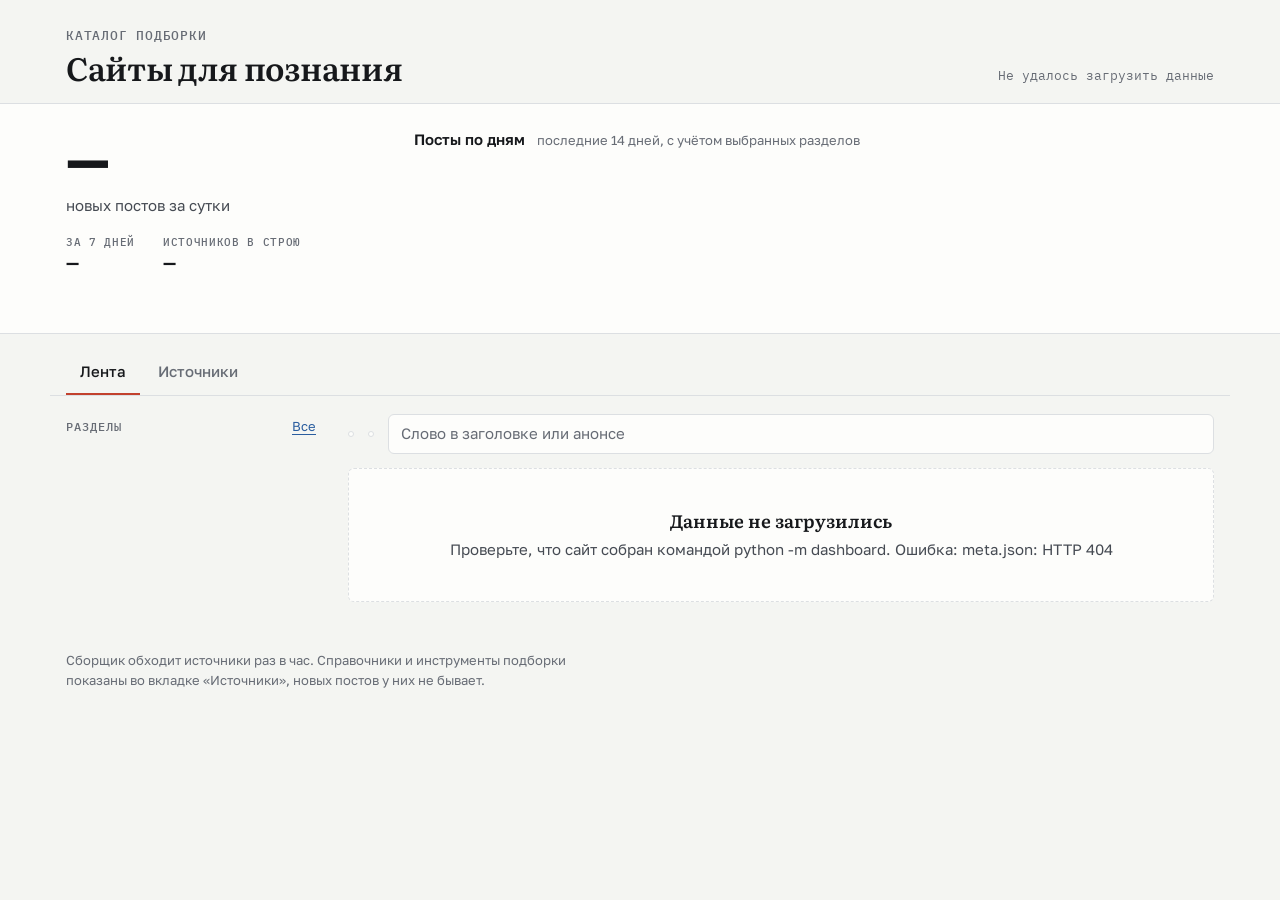
==== dashboard/static/index.html @ 229afd12 "Initial commit" ====
<!doctype html>
<html lang="ru">
<head>
<meta charset="utf-8">
<meta name="viewport" content="width=device-width, initial-scale=1, viewport-fit=cover">
<title>Сайты для познания</title>
<meta name="description" content="Свежие статьи со 112 сайтов личной подборки, по разделам">
<link rel="preconnect" href="https://fonts.googleapis.com">
<link rel="preconnect" href="https://fonts.gstatic.com" crossorigin>
<link rel="stylesheet" href="https://fonts.googleapis.com/css2?family=Golos+Text:wght@400;500;600&family=IBM+Plex+Mono:wght@400;500&family=Literata:ital,opsz,wght@0,7..72,400;0,7..72,600;1,7..72,400&display=swap">
<link rel="stylesheet" href="app.css">
<link rel="icon" href="data:image/svg+xml,%3Csvg xmlns='http://www.w3.org/2000/svg' viewBox='0 0 32 32'%3E%3Crect x='3' y='6' width='26' height='20' rx='2' fill='%23fdfdfb' stroke='%2316181b' stroke-width='2'/%3E%3Cpath d='M3 11h26' stroke='%23c2412d' stroke-width='2'/%3E%3Cpath d='M8 16h16M8 20h12' stroke='%232a5d9f' stroke-width='1.5'/%3E%3C/svg%3E">
</head>
<body>
<header class="masthead">
  <div class="wrap masthead-row">
    <div class="brand">
      <p class="eyebrow" id="eyebrow">Каталог подборки</p>
      <h1>Сайты для познания</h1>
    </div>
    <p class="updated" id="updated">Загружаю данные…</p>
  </div>
</header>

<section class="summary" aria-label="Сводка">
  <div class="wrap summary-row">
    <div class="hero">
      <p class="hero-value" id="hero-value">—</p>
      <p class="hero-label" id="hero-label">новых постов за сутки</p>
      <dl class="stats">
        <div><dt>За 7 дней</dt><dd id="stat-week">—</dd></div>
        <div><dt>Источников в строю</dt><dd id="stat-sources">—</dd></div>
      </dl>
    </div>
    <figure class="chart">
      <figcaption>
        <span class="chart-title">Посты по дням</span>
        <span class="chart-sub" id="chart-sub">последние 14 дней, с учётом выбранных разделов</span>
      </figcaption>
      <div class="chart-box" id="chart"></div>
      <div class="tooltip" id="tooltip" role="status" hidden></div>
    </figure>
  </div>
</section>

<nav class="tabs wrap" role="tablist" aria-label="Режим">
  <button role="tab" id="tab-feed-btn" aria-controls="tab-feed" aria-selected="true" data-tab="feed">Лента</button>
  <button role="tab" id="tab-sources-btn" aria-controls="tab-sources" aria-selected="false" data-tab="sources">Источники <span class="tab-badge" id="err-badge" hidden></span></button>
</nav>

<div class="wrap layout">
  <aside class="drawers" aria-label="Разделы">
    <div class="drawers-head">
      <h2>Разделы</h2>
      <button type="button" class="link-btn" id="sections-all">Все</button>
    </div>
    <div class="drawer-list" id="drawer-list"></div>
  </aside>

  <main>
    <section id="tab-feed" role="tabpanel" aria-labelledby="tab-feed-btn">
      <div class="filters">
        <div class="seg" role="radiogroup" aria-label="Период" id="period"></div>
        <div class="seg" role="radiogroup" aria-label="Язык" id="lang"></div>
        <label class="search">
          <span class="visually-hidden">Фильтр по тексту</span>
          <input id="q" type="search" placeholder="Слово в заголовке или анонсе" autocomplete="off">
        </label>
      </div>
      <p class="selection" id="selection"></p>
      <div id="feed" class="feed" aria-live="polite"></div>
      <button type="button" class="more" id="more" hidden>Показать ещё</button>
    </section>

    <section id="tab-sources" role="tabpanel" aria-labelledby="tab-sources-btn" hidden>
      <div class="status-bar" id="status-bar"></div>
      <div id="sources-list"></div>
    </section>
  </main>
</div>

<footer class="wrap foot">
  <p>Сборщик обходит источники раз в час. Справочники и инструменты подборки показаны во вкладке «Источники», новых постов у них не бывает.</p>
</footer>
<script src="app.js"></script>
</body>
</html>
---- dashboard/static/app.css ----
/* Каталожный ящик читального зала: слева рейка разделов с индексами УДК,
   справа лента «карточек» на разлинованной бумаге; красная линия карточки — единственный яркий акцент. */
:root {
  --paper: #f4f5f2;
  --card: #fdfdfb;
  --ink: #16181b;
  --ink-2: #464b53;
  --muted: #676c75;
  --rule: #dcdfe2;
  --ruling: #d4dfeb;
  --red: #c2412d;
  --red-wash: rgba(194, 65, 45, 0.08);
  --blue: #2a5d9f;
  --blue-wash: rgba(42, 93, 159, 0.09);
  --good: #0ca30c;
  --warn: #fab219;
  --crit: #d03b3b;
  --shadow: 0 1px 0 rgba(22, 24, 27, 0.04), 0 8px 24px -16px rgba(22, 24, 27, 0.25);

  --font-display: "Literata", "Iowan Old Style", Georgia, serif;
  --font-ui: "Golos Text", system-ui, -apple-system, "Segoe UI", sans-serif;
  --font-mono: "IBM Plex Mono", ui-monospace, Menlo, Consolas, monospace;

  --step--1: 0.8125rem;
  --step-0: 0.9375rem;
  --step-1: 1.125rem;
  --step-2: 1.375rem;
  --step-3: 2rem;
  --hero: clamp(2.75rem, 6vw, 3.75rem);
  --radius: 6px;
}
@media (prefers-color-scheme: dark) {
  :root:not([data-theme="light"]) {
    --paper: #111316;
    --card: #181b1f;
    --ink: #e8eaed;
    --ink-2: #b6bbc3;
    --muted: #8d939c;
    --rule: #2a2e35;
    --ruling: #1f2c3a;
    --red: #e3644f;
    --red-wash: rgba(227, 100, 79, 0.12);
    --blue: #7fa8e4;
    --blue-wash: rgba(127, 168, 228, 0.13);
    --shadow: 0 1px 0 rgba(0, 0, 0, 0.3), 0 10px 28px -18px rgba(0, 0, 0, 0.8);
    color-scheme: dark;
  }
}
:root[data-theme="dark"] {
  --paper: #111316;
  --card: #181b1f;
  --ink: #e8eaed;
  --ink-2: #b6bbc3;
  --muted: #8d939c;
  --rule: #2a2e35;
  --ruling: #1f2c3a;
  --red: #e3644f;
  --red-wash: rgba(227, 100, 79, 0.12);
  --blue: #7fa8e4;
  --blue-wash: rgba(127, 168, 228, 0.13);
  --shadow: 0 1px 0 rgba(0, 0, 0, 0.3), 0 10px 28px -18px rgba(0, 0, 0, 0.8);
  color-scheme: dark;
}

*, *::before, *::after { box-sizing: border-box; }
html { -webkit-text-size-adjust: 100%; }
body {
  margin: 0;
  background: var(--paper);
  color: var(--ink);
  font: 400 var(--step-0)/1.55 var(--font-ui);
  padding-top: env(safe-area-inset-top, 0px);
  padding-bottom: env(safe-area-inset-bottom, 0px);
}
[hidden] { display: none !important; }
a { color: inherit; }
button, input { font: inherit; color: inherit; }
:focus-visible { outline: 2px solid var(--blue); outline-offset: 2px; border-radius: 3px; }
.visually-hidden {
  position: absolute; width: 1px; height: 1px; overflow: hidden;
  clip: rect(0 0 0 0); white-space: nowrap;
}

.wrap {
  width: 100%;
  max-width: 1180px;
  margin-inline: auto;
  padding-left: max(16px, env(safe-area-inset-left, 0px));
  padding-right: max(16px, env(safe-area-inset-right, 0px));
}

/* ---------- шапка ---------- */
.masthead { border-bottom: 1px solid var(--rule); }
.masthead-row {
  display: flex; flex-wrap: wrap; align-items: flex-end; justify-content: space-between;
  gap: 8px 24px; padding-block: 28px 18px;
}
.eyebrow {
  margin: 0 0 6px; font: 500 var(--step--1)/1.2 var(--font-mono);
  letter-spacing: 0.06em; text-transform: uppercase; color: var(--muted);
}
h1 {
  margin: 0; font: 600 var(--step-3)/1.1 var(--font-display);
  letter-spacing: -0.01em; text-wrap: balance;
}
.updated { margin: 0; color: var(--muted); font: 400 var(--step--1)/1.4 var(--font-mono); }

/* ---------- сводка ---------- */
.summary { border-bottom: 1px solid var(--rule); background: var(--card); }
.summary-row {
  display: grid; grid-template-columns: minmax(0, 300px) minmax(0, 1fr);
  gap: 24px 48px; padding-block: 24px;
}
.hero { min-width: 0; }
.hero-value { margin: 0; font: 600 var(--hero)/1 var(--font-ui); letter-spacing: -0.02em; }
.hero-label { margin: 6px 0 18px; color: var(--ink-2); }
.stats { display: flex; flex-wrap: wrap; gap: 12px 28px; margin: 0; }
.stats div { min-width: 0; }
.stats dt {
  font: 500 0.6875rem/1.3 var(--font-mono); text-transform: uppercase;
  letter-spacing: 0.06em; color: var(--muted);
}
.stats dd { margin: 2px 0 0; font: 600 var(--step-1)/1.3 var(--font-ui); }

.chart { margin: 0; min-width: 0; position: relative; }
.chart figcaption { display: flex; flex-wrap: wrap; align-items: baseline; gap: 4px 12px; margin-bottom: 8px; }
.chart-title { font-weight: 600; }
.chart-sub { color: var(--muted); font-size: var(--step--1); }
.chart-box { width: 100%; height: 150px; }
.chart svg { display: block; width: 100%; height: 100%; overflow: visible; }
.chart .grid { stroke: var(--rule); stroke-width: 1; }
.chart .baseline { stroke: var(--ink-2); stroke-opacity: 0.35; stroke-width: 1; }
.chart .tick { fill: var(--muted); font: 400 10.5px var(--font-mono); }
.chart .val { fill: var(--ink); font: 500 11px var(--font-mono); }
.chart .bar { fill: var(--blue); }
.chart .bar.today { fill: var(--red); }
.chart .hit { fill: transparent; cursor: default; }
.chart .hit:hover + .bar, .chart .hit:focus + .bar { opacity: 0.75; }
.chart .hit:focus { outline: none; }
.chart .hit:focus-visible { stroke: var(--blue); stroke-width: 1.5; }
.tooltip {
  position: absolute; pointer-events: none; z-index: 5;
  background: var(--ink); color: var(--paper);
  padding: 6px 10px; border-radius: 4px; box-shadow: var(--shadow);
  font: 400 var(--step--1)/1.35 var(--font-ui); white-space: nowrap;
  transform: translate(-50%, calc(-100% - 8px));
}
.tooltip strong { font-weight: 600; margin-right: 6px; }

/* ---------- вкладки ---------- */
.tabs { display: flex; gap: 4px; padding-block: 18px 0; }
.tabs button {
  appearance: none; border: 0; background: none; cursor: pointer;
  padding: 8px 14px 10px; font-weight: 500; color: var(--muted);
  border-bottom: 2px solid transparent;
}
.tabs button[aria-selected="true"] { color: var(--ink); border-bottom-color: var(--red); }
.tabs button:hover { color: var(--ink); }
.tab-badge {
  display: inline-block; min-width: 1.4em; margin-left: 4px; padding: 0 5px;
  border-radius: 99px; background: var(--red-wash); color: var(--red);
  font: 500 0.75rem/1.5 var(--font-mono); text-align: center;
}

/* ---------- раскладка ---------- */
.layout {
  display: grid; grid-template-columns: 250px minmax(0, 1fr);
  gap: 32px; padding-block: 18px 48px; border-top: 1px solid var(--rule);
}
main { min-width: 0; }

/* рейка разделов = ящики каталога */
.drawers { min-width: 0; position: sticky; top: calc(env(safe-area-inset-top, 0px) + 12px); align-self: start; }
.drawers-head { display: flex; align-items: baseline; justify-content: space-between; margin-bottom: 8px; }
.drawers h2 {
  margin: 0; font: 500 0.75rem/1.2 var(--font-mono);
  text-transform: uppercase; letter-spacing: 0.08em; color: var(--muted);
}
.link-btn {
  appearance: none; border: 0; background: none; padding: 2px 0; cursor: pointer;
  color: var(--blue); font-size: var(--step--1); text-decoration: underline;
  text-underline-offset: 3px; text-decoration-thickness: 1px;
}
.drawer-list { display: flex; flex-direction: column; gap: 2px; }
.drawer {
  display: grid; grid-template-columns: 3.4em minmax(0, 1fr) auto; align-items: baseline;
  gap: 8px; padding: 7px 10px; border-radius: var(--radius); cursor: pointer;
  border: 1px solid transparent; user-select: none; position: relative;
}
.drawer input { position: absolute; opacity: 0; pointer-events: none; }
.drawer .udc { font: 500 var(--step--1)/1.2 var(--font-mono); color: var(--muted); }
.drawer .name { font-size: var(--step-0); line-height: 1.3; }
.drawer .count { font: 400 var(--step--1)/1 var(--font-mono); color: var(--muted); font-variant-numeric: tabular-nums; }
.drawer:hover { background: var(--blue-wash); }
.drawer.on { background: var(--card); border-color: var(--rule); box-shadow: var(--shadow); }
.drawer.on .udc { color: var(--red); }
.drawer.on .name { font-weight: 600; }
.drawer:has(input:focus-visible) { outline: 2px solid var(--blue); outline-offset: 1px; }
.drawer.empty .name, .drawer.empty .count { color: var(--muted); }

/* ---------- фильтры ---------- */
.filters { display: flex; flex-wrap: wrap; align-items: center; gap: 10px 14px; margin-bottom: 10px; }
.seg { display: inline-flex; border: 1px solid var(--rule); border-radius: var(--radius); background: var(--card); padding: 2px; }
.seg button {
  appearance: none; border: 0; background: none; cursor: pointer; padding: 5px 11px;
  border-radius: 4px; font-size: var(--step--1); color: var(--ink-2); white-space: nowrap;
}
.seg button[aria-checked="true"] { background: var(--ink); color: var(--paper); }
.seg button:not([aria-checked="true"]):hover { background: var(--blue-wash); }
.search { flex: 1 1 220px; min-width: 0; }
.search input {
  width: 100%; padding: 7px 12px; border-radius: var(--radius);
  border: 1px solid var(--rule); background: var(--card);
}
.search input::placeholder { color: var(--muted); }
.selection { margin: 0 0 14px; color: var(--muted); font-size: var(--step--1); }
.selection b { color: var(--ink-2); font-weight: 500; }

/* ---------- лента ---------- */
.feed { display: flex; flex-direction: column; gap: 22px; }
.day {
  background: var(--card); border: 1px solid var(--rule); border-radius: var(--radius);
  box-shadow: var(--shadow); overflow: hidden;
}
.day-head {
  display: flex; align-items: baseline; justify-content: space-between; gap: 12px;
  padding: 14px 20px 10px; border-bottom: 2px solid var(--red);
}
.day-head h2 { margin: 0; font: 600 var(--step-1)/1.2 var(--font-display); }
.day-head span { font: 400 var(--step--1)/1 var(--font-mono); color: var(--muted); }
.entry {
  position: relative; padding: 13px 20px 14px; border-top: 1px solid var(--ruling);
}
.entry:first-of-type { border-top: 0; }
.entry-meta { font: 400 var(--step--1)/1.45 var(--font-mono); color: var(--muted); }
.entry-meta > * { margin-right: 10px; }
.entry-meta > :last-child { margin-right: 0; }
.entry-meta .src { font-family: var(--font-ui); font-weight: 500; color: var(--ink-2); }
.entry-meta .udc { color: var(--muted); }
.entry-meta .new {
  color: var(--red); font-weight: 500; text-transform: uppercase; letter-spacing: 0.06em; font-size: 0.6875rem;
}
.entry h3 { margin: 4px 0 0; font: 400 var(--step-1)/1.35 var(--font-display); text-wrap: pretty; }
.entry h3 a { text-decoration: none; }
.entry h3 a:hover { text-decoration: underline; text-decoration-thickness: 1px; text-underline-offset: 3px; }
.entry h3 a:visited { color: var(--muted); }
.entry p { margin: 5px 0 0; color: var(--ink-2); max-width: 68ch; font-size: var(--step-0);
  display: -webkit-box; -webkit-line-clamp: 2; -webkit-box-orient: vertical; overflow: hidden; }
.entry.is-new::before {
  content: ""; position: absolute; left: 0; top: 14px; bottom: 14px; width: 3px;
  background: var(--red); border-radius: 0 2px 2px 0;
}
.approx { cursor: help; border-bottom: 1px dotted var(--muted); }

.more {
  display: block; margin: 22px auto 0; padding: 9px 22px; cursor: pointer;
  border: 1px solid var(--rule); background: var(--card); border-radius: var(--radius);
}
.more:hover { border-color: var(--blue); color: var(--blue); }
.empty-state {
  padding: 40px 24px; text-align: center; color: var(--ink-2);
  border: 1px dashed var(--rule); border-radius: var(--radius); background: var(--card);
}
.empty-state strong { display: block; color: var(--ink); font: 600 var(--step-1)/1.3 var(--font-display); margin-bottom: 6px; }

/* ---------- источники ---------- */
.status-bar { display: flex; flex-wrap: wrap; gap: 8px; margin-bottom: 18px; }
.chip {
  display: inline-flex; align-items: center; gap: 7px; padding: 5px 12px; cursor: pointer;
  border: 1px solid var(--rule); border-radius: 99px; background: var(--card); font-size: var(--step--1);
}
.chip[aria-pressed="true"] { border-color: var(--ink); box-shadow: inset 0 0 0 1px var(--ink); }
.chip b { font: 500 var(--step--1)/1 var(--font-mono); font-variant-numeric: tabular-nums; }
.sdot { width: 8px; height: 8px; border-radius: 50%; flex: none; display: inline-block; }
.sdot.ok { background: var(--good); }
.sdot.stale { background: var(--warn); }
.sdot.error, .sdot.robots { background: var(--crit); }
.sdot.reference { background: transparent; border: 1.5px solid var(--muted); }
.sdot.pending { background: var(--muted); }

.src-section { margin-bottom: 26px; }
.src-section h2 {
  display: flex; align-items: baseline; gap: 10px; margin: 0 0 8px;
  font: 600 var(--step-1)/1.2 var(--font-display);
}
.src-section h2 .udc { font: 500 var(--step--1)/1 var(--font-mono); color: var(--red); }
.table-wrap { overflow-x: auto; border: 1px solid var(--rule); border-radius: var(--radius); background: var(--card); }
table { width: 100%; border-collapse: collapse; font-size: var(--step--1); }
th {
  text-align: left; font: 500 0.6875rem/1.2 var(--font-mono); text-transform: uppercase;
  letter-spacing: 0.06em; color: var(--muted); padding: 9px 12px; border-bottom: 1px solid var(--rule);
  white-space: nowrap;
}
td { padding: 9px 12px; border-top: 1px solid var(--ruling); vertical-align: top; }
tr:first-child td { border-top: 0; }
td.num { font-family: var(--font-mono); font-variant-numeric: tabular-nums; text-align: right; white-space: nowrap; }
td.when { white-space: nowrap; color: var(--ink-2); }
td .name { font-weight: 500; text-decoration: none; }
td .name:hover { text-decoration: underline; }
td .method { color: var(--muted); white-space: nowrap; }
.status { display: inline-flex; align-items: center; gap: 6px; white-space: nowrap; }
.status-msg { display: block; margin-top: 3px; color: var(--muted); max-width: 46ch; }
.mute { display: inline-flex; align-items: center; gap: 6px; cursor: pointer; white-space: nowrap; color: var(--ink-2); }
.mute input { accent-color: var(--blue); width: 15px; height: 15px; }
tr.is-muted td:not(:last-child) { opacity: 0.5; }

.foot { padding-block: 0 36px; color: var(--muted); font-size: var(--step--1); }
.foot p { margin: 0; max-width: 70ch; }

/* ---------- узкие экраны ---------- */
@media (max-width: 860px) {
  .summary-row { grid-template-columns: minmax(0, 1fr); gap: 20px; }
  .layout { grid-template-columns: minmax(0, 1fr); gap: 16px; }
  .drawers { position: static; }
  .drawer-list {
    flex-direction: row; overflow-x: auto; gap: 6px; padding-bottom: 6px;
    scrollbar-width: thin; -webkit-overflow-scrolling: touch;
  }
  .drawer {
    grid-template-columns: auto auto auto; flex: none; padding: 6px 12px;
    border: 1px solid var(--rule); border-radius: 99px; background: var(--card);
  }
  .drawer .udc { font-size: 0.6875rem; }
  .drawer .name { white-space: nowrap; }
  .drawer.on { border-color: var(--ink); box-shadow: inset 0 0 0 1px var(--ink); }
  .day-head, .entry { padding-left: 16px; padding-right: 16px; }
}
@media (max-width: 480px) {
  .masthead-row { padding-block: 20px 14px; }
  .hero-value { font-size: 2.75rem; }
  .seg button { padding: 5px 8px; }
  .entry h3 { font-size: 1.0625rem; }
}
@media (prefers-reduced-motion: no-preference) {
  .drawer, .seg button, .chip, .more { transition: background-color .15s, border-color .15s, color .15s; }
}
.updated .late { color: var(--red); }
.chart .bar, .chart .val, .chart .tick, .chart .grid, .chart .baseline { pointer-events: none; }
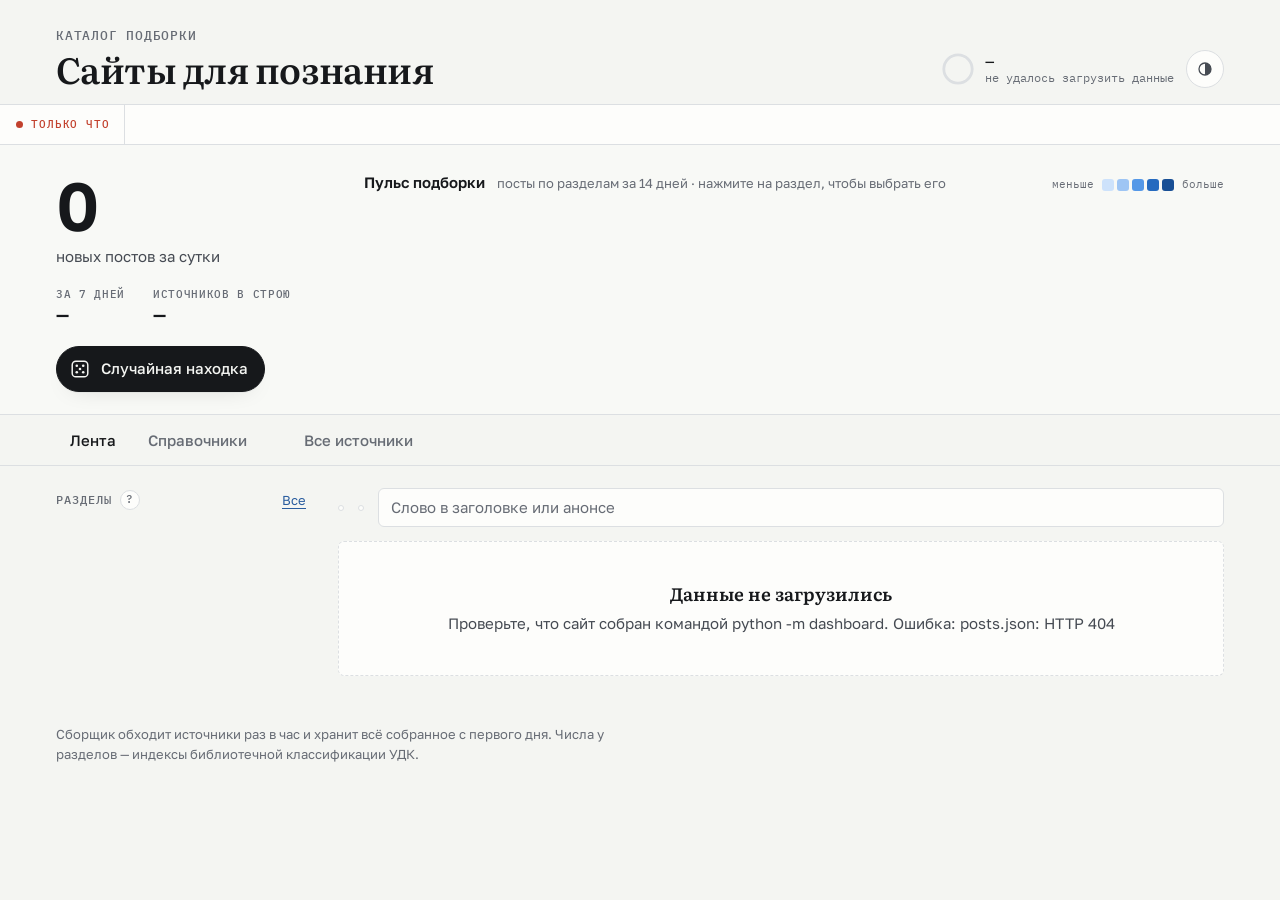
==== commit fc09c6b5: "Новый дизайн" ====
--- a/dashboard/static/index.html
+++ b/dashboard/static/index.html
@@ -5,11 +5,14 @@
 <meta name="viewport" content="width=device-width, initial-scale=1, viewport-fit=cover">
 <title>Сайты для познания</title>
 <meta name="description" content="Свежие статьи со 112 сайтов личной подборки, по разделам">
+<meta name="theme-color" content="#f4f5f2" media="(prefers-color-scheme: light)">
+<meta name="theme-color" content="#111316" media="(prefers-color-scheme: dark)">
 <link rel="preconnect" href="https://fonts.googleapis.com">
 <link rel="preconnect" href="https://fonts.gstatic.com" crossorigin>
 <link rel="stylesheet" href="https://fonts.googleapis.com/css2?family=Golos+Text:wght@400;500;600&family=IBM+Plex+Mono:wght@400;500&family=Literata:ital,opsz,wght@0,7..72,400;0,7..72,600;1,7..72,400&display=swap">
 <link rel="stylesheet" href="app.css">
 <link rel="icon" href="data:image/svg+xml,%3Csvg xmlns='http://www.w3.org/2000/svg' viewBox='0 0 32 32'%3E%3Crect x='3' y='6' width='26' height='20' rx='2' fill='%23fdfdfb' stroke='%2316181b' stroke-width='2'/%3E%3Cpath d='M3 11h26' stroke='%23c2412d' stroke-width='2'/%3E%3Cpath d='M8 16h16M8 20h12' stroke='%232a5d9f' stroke-width='1.5'/%3E%3C/svg%3E">
+<link rel="apple-touch-icon" href="data:image/svg+xml,%3Csvg xmlns='http://www.w3.org/2000/svg' viewBox='0 0 180 180'%3E%3Crect width='180' height='180' fill='%23f4f5f2'/%3E%3Crect x='24' y='40' width='132' height='100' rx='8' fill='%23fdfdfb' stroke='%2316181b' stroke-width='6'/%3E%3Cpath d='M24 64h132' stroke='%23c2412d' stroke-width='6'/%3E%3Cpath d='M48 90h84M48 112h60' stroke='%232a5d9f' stroke-width='5'/%3E%3C/svg%3E">
 </head>
 <body>
 <header class="masthead">
@@ -18,40 +21,66 @@
       <p class="eyebrow" id="eyebrow">Каталог подборки</p>
       <h1>Сайты для познания</h1>
     </div>
-    <p class="updated" id="updated">Загружаю данные…</p>
+    <div class="masthead-side">
+      <div class="next-run" id="next-run" title="Сборщик обходит сайты раз в час">
+        <svg viewBox="0 0 36 36" aria-hidden="true"><circle class="ring-bg" cx="18" cy="18" r="15"/><circle class="ring" id="ring" cx="18" cy="18" r="15"/></svg>
+        <span><b id="next-run-label">—</b><small id="updated">загружаю…</small></span>
+      </div>
+      <button type="button" class="icon-btn" id="theme-btn" aria-label="Тема оформления"></button>
+    </div>
+  </div>
+  <div class="ticker" id="ticker" aria-label="Последние публикации">
+    <span class="ticker-tag">Только что</span>
+    <div class="ticker-window"><div class="ticker-track" id="ticker-track"></div></div>
   </div>
 </header>
 
 <section class="summary" aria-label="Сводка">
-  <div class="wrap summary-row">
+  <div class="wrap summary-grid">
     <div class="hero">
-      <p class="hero-value" id="hero-value">—</p>
+      <p class="hero-value" id="hero-value">0</p>
       <p class="hero-label" id="hero-label">новых постов за сутки</p>
       <dl class="stats">
         <div><dt>За 7 дней</dt><dd id="stat-week">—</dd></div>
         <div><dt>Источников в строю</dt><dd id="stat-sources">—</dd></div>
       </dl>
+      <button type="button" class="lucky-btn" id="lucky-btn">
+        <svg viewBox="0 0 24 24" aria-hidden="true"><rect x="3.5" y="3.5" width="17" height="17" rx="4"/><circle cx="8.5" cy="8.5" r="1.4"/><circle cx="15.5" cy="15.5" r="1.4"/><circle cx="15.5" cy="8.5" r="1.4"/><circle cx="8.5" cy="15.5" r="1.4"/><circle cx="12" cy="12" r="1.4"/></svg>
+        Случайная находка
+      </button>
     </div>
-    <figure class="chart">
+    <figure class="pulse">
       <figcaption>
-        <span class="chart-title">Посты по дням</span>
-        <span class="chart-sub" id="chart-sub">последние 14 дней, с учётом выбранных разделов</span>
+        <span class="pulse-title">Пульс подборки</span>
+        <span class="pulse-sub">посты по разделам за 14 дней · нажмите на раздел, чтобы выбрать его</span>
+        <span class="legend" aria-hidden="true">меньше <i class="lv1"></i><i class="lv2"></i><i class="lv3"></i><i class="lv4"></i><i class="lv5"></i> больше</span>
       </figcaption>
-      <div class="chart-box" id="chart"></div>
+      <div class="pulse-scroll"><div class="pulse-grid" id="pulse"></div></div>
       <div class="tooltip" id="tooltip" role="status" hidden></div>
     </figure>
   </div>
 </section>
 
-<nav class="tabs wrap" role="tablist" aria-label="Режим">
-  <button role="tab" id="tab-feed-btn" aria-controls="tab-feed" aria-selected="true" data-tab="feed">Лента</button>
-  <button role="tab" id="tab-sources-btn" aria-controls="tab-sources" aria-selected="false" data-tab="sources">Источники <span class="tab-badge" id="err-badge" hidden></span></button>
+<nav class="tabs-bar" aria-label="Режим">
+  <div class="wrap tabs" role="tablist" id="tabs">
+    <button role="tab" id="tab-feed-btn" aria-controls="tab-feed" aria-selected="true" data-tab="feed">Лента</button>
+    <button role="tab" id="tab-refs-btn" aria-controls="tab-refs" aria-selected="false" data-tab="refs">Справочники <span class="tab-count" id="refs-count"></span></button>
+    <button role="tab" id="tab-sources-btn" aria-controls="tab-sources" aria-selected="false" data-tab="sources">Все источники <span class="tab-badge" id="err-badge" hidden></span></button>
+    <span class="tab-ink" id="tab-ink" aria-hidden="true"></span>
+  </div>
 </nav>
 
 <div class="wrap layout">
   <aside class="drawers" aria-label="Разделы">
     <div class="drawers-head">
       <h2>Разделы</h2>
+      <details class="udc-help">
+        <summary aria-label="Что значат числа у разделов">?</summary>
+        <div class="udc-pop">
+          <p><b>Числа — индексы УДК.</b> Универсальная десятичная классификация — библиотечная система, по которой расставляют книги и статьи: <b>1</b> — философия, <b>94</b> — история, <b>51</b> — математика.</p>
+          <p>Каждому разделу подборки присвоен ближайший класс УДК. Чем длиннее индекс, тем уже тема: 159.9 — психология внутри философии (1).</p>
+        </div>
+      </details>
       <button type="button" class="link-btn" id="sections-all">Все</button>
     </div>
     <div class="drawer-list" id="drawer-list"></div>
@@ -72,7 +101,24 @@
       <button type="button" class="more" id="more" hidden>Показать ещё</button>
     </section>
 
+    <section id="tab-refs" role="tabpanel" aria-labelledby="tab-refs-btn" hidden>
+      <div class="refs-intro">
+        <p>Справочники, архивы и инструменты подборки. Новых постов у них не бывает, поэтому в ленту они не попадают — к ним приходят с вопросом.</p>
+        <button type="button" class="lucky-btn small" id="lucky-ref-btn">
+          <svg viewBox="0 0 24 24" aria-hidden="true"><rect x="3.5" y="3.5" width="17" height="17" rx="4"/><circle cx="8.5" cy="8.5" r="1.4"/><circle cx="15.5" cy="15.5" r="1.4"/><circle cx="12" cy="12" r="1.4"/></svg>
+          Случайный справочник
+        </button>
+      </div>
+      <div id="refs-list"></div>
+    </section>
+
     <section id="tab-sources" role="tabpanel" aria-labelledby="tab-sources-btn" hidden>
+      <div class="filters">
+        <label class="search">
+          <span class="visually-hidden">Поиск по источникам</span>
+          <input id="sq" type="search" placeholder="Название или тема источника" autocomplete="off">
+        </label>
+      </div>
       <div class="status-bar" id="status-bar"></div>
       <div id="sources-list"></div>
     </section>
@@ -80,8 +126,18 @@
 </div>
 
 <footer class="wrap foot">
-  <p>Сборщик обходит источники раз в час. Справочники и инструменты подборки показаны во вкладке «Источники», новых постов у них не бывает.</p>
+  <p>Сборщик обходит источники раз в час и хранит всё собранное с первого дня. Числа у разделов — индексы библиотечной классификации УДК.</p>
 </footer>
+
+<dialog class="lucky" id="lucky" aria-labelledby="lucky-title">
+  <form method="dialog" class="lucky-close-form"><button class="icon-btn lucky-x" aria-label="Закрыть">×</button></form>
+  <p class="lucky-kicker" id="lucky-title">Случайная находка</p>
+  <div class="lucky-card" id="lucky-card"></div>
+  <div class="lucky-actions">
+    <a class="btn primary" id="lucky-open" href="#" target="_blank" rel="noopener">Открыть</a>
+    <button type="button" class="btn" id="lucky-again">Ещё раз</button>
+  </div>
+</dialog>
 <script src="app.js"></script>
 </body>
 </html>
--- a/dashboard/static/app.css
+++ b/dashboard/static/app.css
@@ -1,8 +1,9 @@
-/* Каталожный ящик читального зала: слева рейка разделов с индексами УДК,
-   справа лента «карточек» на разлинованной бумаге; красная линия карточки — единственный яркий акцент. */
+/* Каталожный ящик читального зала: рейка разделов с индексами УДК, лента «карточек»
+   на разлинованной бумаге, красная линия карточки — главный акцент; синий — данные и ссылки. */
 :root {
   --paper: #f4f5f2;
   --card: #fdfdfb;
+  --card-2: #f8f9f6;
   --ink: #16181b;
   --ink-2: #464b53;
   --muted: #676c75;
@@ -15,7 +16,14 @@
   --good: #0ca30c;
   --warn: #fab219;
   --crit: #d03b3b;
+  --lv0: #e9edf1;
+  --lv1: #cde2fb;
+  --lv2: #9ec5f4;
+  --lv3: #5598e7;
+  --lv4: #256abf;
+  --lv5: #184f95;
   --shadow: 0 1px 0 rgba(22, 24, 27, 0.04), 0 8px 24px -16px rgba(22, 24, 27, 0.25);
+  --shadow-lift: 0 2px 0 rgba(22, 24, 27, 0.04), 0 18px 36px -18px rgba(22, 24, 27, 0.35);
 
   --font-display: "Literata", "Iowan Old Style", Georgia, serif;
   --font-ui: "Golos Text", system-ui, -apple-system, "Segoe UI", sans-serif;
@@ -25,66 +33,51 @@
   --step-0: 0.9375rem;
   --step-1: 1.125rem;
   --step-2: 1.375rem;
-  --step-3: 2rem;
-  --hero: clamp(2.75rem, 6vw, 3.75rem);
+  --step-3: clamp(1.75rem, 3.6vw, 2.25rem);
+  --hero: clamp(3rem, 7vw, 4.25rem);
   --radius: 6px;
+  --ease: cubic-bezier(.2, .7, .2, 1);
 }
 @media (prefers-color-scheme: dark) {
   :root:not([data-theme="light"]) {
-    --paper: #111316;
-    --card: #181b1f;
-    --ink: #e8eaed;
-    --ink-2: #b6bbc3;
-    --muted: #8d939c;
-    --rule: #2a2e35;
-    --ruling: #1f2c3a;
-    --red: #e3644f;
-    --red-wash: rgba(227, 100, 79, 0.12);
-    --blue: #7fa8e4;
-    --blue-wash: rgba(127, 168, 228, 0.13);
+    --paper: #111316; --card: #181b1f; --card-2: #1c2025;
+    --ink: #e8eaed; --ink-2: #b6bbc3; --muted: #8d939c;
+    --rule: #2a2e35; --ruling: #1f2c3a;
+    --red: #e3644f; --red-wash: rgba(227, 100, 79, 0.12);
+    --blue: #7fa8e4; --blue-wash: rgba(127, 168, 228, 0.13);
+    --lv0: #1e232a; --lv1: #1d3557; --lv2: #184f95; --lv3: #256abf; --lv4: #3987e5; --lv5: #86b6ef;
     --shadow: 0 1px 0 rgba(0, 0, 0, 0.3), 0 10px 28px -18px rgba(0, 0, 0, 0.8);
+    --shadow-lift: 0 2px 0 rgba(0, 0, 0, 0.3), 0 20px 40px -18px rgba(0, 0, 0, 0.9);
     color-scheme: dark;
   }
 }
 :root[data-theme="dark"] {
-  --paper: #111316;
-  --card: #181b1f;
-  --ink: #e8eaed;
-  --ink-2: #b6bbc3;
-  --muted: #8d939c;
-  --rule: #2a2e35;
-  --ruling: #1f2c3a;
-  --red: #e3644f;
-  --red-wash: rgba(227, 100, 79, 0.12);
-  --blue: #7fa8e4;
-  --blue-wash: rgba(127, 168, 228, 0.13);
+  --paper: #111316; --card: #181b1f; --card-2: #1c2025;
+  --ink: #e8eaed; --ink-2: #b6bbc3; --muted: #8d939c;
+  --rule: #2a2e35; --ruling: #1f2c3a;
+  --red: #e3644f; --red-wash: rgba(227, 100, 79, 0.12);
+  --blue: #7fa8e4; --blue-wash: rgba(127, 168, 228, 0.13);
+  --lv0: #1e232a; --lv1: #1d3557; --lv2: #184f95; --lv3: #256abf; --lv4: #3987e5; --lv5: #86b6ef;
   --shadow: 0 1px 0 rgba(0, 0, 0, 0.3), 0 10px 28px -18px rgba(0, 0, 0, 0.8);
+  --shadow-lift: 0 2px 0 rgba(0, 0, 0, 0.3), 0 20px 40px -18px rgba(0, 0, 0, 0.9);
   color-scheme: dark;
 }
 
 *, *::before, *::after { box-sizing: border-box; }
 html { -webkit-text-size-adjust: 100%; }
 body {
-  margin: 0;
-  background: var(--paper);
-  color: var(--ink);
+  margin: 0; background: var(--paper); color: var(--ink);
   font: 400 var(--step-0)/1.55 var(--font-ui);
-  padding-top: env(safe-area-inset-top, 0px);
-  padding-bottom: env(safe-area-inset-bottom, 0px);
+  padding-top: env(safe-area-inset-top, 0px); padding-bottom: env(safe-area-inset-bottom, 0px);
+  transition: background-color .3s, color .3s;
 }
 [hidden] { display: none !important; }
 a { color: inherit; }
 button, input { font: inherit; color: inherit; }
 :focus-visible { outline: 2px solid var(--blue); outline-offset: 2px; border-radius: 3px; }
-.visually-hidden {
-  position: absolute; width: 1px; height: 1px; overflow: hidden;
-  clip: rect(0 0 0 0); white-space: nowrap;
-}
-
+.visually-hidden { position: absolute; width: 1px; height: 1px; overflow: hidden; clip: rect(0 0 0 0); white-space: nowrap; }
 .wrap {
-  width: 100%;
-  max-width: 1180px;
-  margin-inline: auto;
+  width: 100%; max-width: 1200px; margin-inline: auto;
   padding-left: max(16px, env(safe-area-inset-left, 0px));
   padding-right: max(16px, env(safe-area-inset-right, 0px));
 }
@@ -93,106 +86,194 @@
 .masthead { border-bottom: 1px solid var(--rule); }
 .masthead-row {
   display: flex; flex-wrap: wrap; align-items: flex-end; justify-content: space-between;
-  gap: 8px 24px; padding-block: 28px 18px;
+  gap: 12px 24px; padding-block: 28px 16px;
 }
 .eyebrow {
   margin: 0 0 6px; font: 500 var(--step--1)/1.2 var(--font-mono);
   letter-spacing: 0.06em; text-transform: uppercase; color: var(--muted);
 }
-h1 {
-  margin: 0; font: 600 var(--step-3)/1.1 var(--font-display);
-  letter-spacing: -0.01em; text-wrap: balance;
-}
-.updated { margin: 0; color: var(--muted); font: 400 var(--step--1)/1.4 var(--font-mono); }
+h1 { margin: 0; font: 600 var(--step-3)/1.08 var(--font-display); letter-spacing: -0.015em; text-wrap: balance; }
+.masthead-side { display: flex; align-items: center; gap: 12px; }
+.next-run { display: flex; align-items: center; gap: 10px; }
+.next-run svg { width: 34px; height: 34px; transform: rotate(-90deg); flex: none; }
+.next-run circle { fill: none; stroke-width: 3; }
+.ring-bg { stroke: var(--rule); }
+.ring { stroke: var(--red); stroke-linecap: round; stroke-dasharray: 94.25; stroke-dashoffset: 94.25; transition: stroke-dashoffset 1s var(--ease); }
+.next-run span { display: flex; flex-direction: column; line-height: 1.25; }
+.next-run b { font: 500 var(--step--1)/1.3 var(--font-ui); }
+.next-run small { font: 400 0.75rem/1.3 var(--font-mono); color: var(--muted); }
+.next-run small.late { color: var(--red); }
+.icon-btn {
+  appearance: none; display: inline-grid; place-items: center; width: 38px; height: 38px; padding: 0;
+  border: 1px solid var(--rule); border-radius: 50%; background: var(--card); cursor: pointer; color: var(--ink-2);
+}
+.icon-btn:hover { border-color: var(--blue); color: var(--blue); }
+.icon-btn svg { width: 18px; height: 18px; fill: none; stroke: currentColor; stroke-width: 1.7; stroke-linecap: round; stroke-linejoin: round; }
+
+/* бегущая строка свежих публикаций */
+.ticker {
+  display: flex; align-items: center; gap: 0; border-top: 1px solid var(--rule);
+  background: var(--card); height: 40px; overflow: hidden;
+}
+.ticker-tag {
+  flex: none; height: 100%; display: inline-flex; align-items: center; gap: 8px;
+  padding: 0 14px 0 max(16px, env(safe-area-inset-left, 0px));
+  font: 500 0.6875rem/1 var(--font-mono); letter-spacing: 0.08em; text-transform: uppercase;
+  color: var(--red); background: var(--card); border-right: 1px solid var(--rule); position: relative; z-index: 1;
+}
+.ticker-tag::before {
+  content: ""; width: 7px; height: 7px; border-radius: 50%; background: var(--red);
+  animation: pulse-dot 1.8s ease-in-out infinite;
+}
+@keyframes pulse-dot { 0%, 100% { opacity: 1; transform: scale(1); } 50% { opacity: .35; transform: scale(.7); } }
+.ticker-window { flex: 1; min-width: 0; overflow: hidden; height: 100%;
+  -webkit-mask-image: linear-gradient(90deg, transparent, #000 32px, #000 calc(100% - 48px), transparent);
+          mask-image: linear-gradient(90deg, transparent, #000 32px, #000 calc(100% - 48px), transparent); }
+.ticker-track { display: flex; width: max-content; height: 100%; align-items: center; animation: ticker var(--dur, 90s) linear infinite; }
+.ticker:hover .ticker-track, .ticker:focus-within .ticker-track { animation-play-state: paused; }
+@keyframes ticker { to { transform: translateX(-50%); } }
+.ticker-item { display: inline-flex; align-items: baseline; gap: 8px; padding: 0 22px; white-space: nowrap; text-decoration: none; font-size: var(--step--1); }
+.ticker-item b { font-weight: 500; color: var(--muted); font-family: var(--font-mono); font-size: 0.75rem; }
+.ticker-item span { font-family: var(--font-display); font-size: 0.9375rem; }
+.ticker-item:hover span { text-decoration: underline; text-underline-offset: 3px; }
+.ticker-item + .ticker-item::before { content: "◆"; color: var(--rule); font-size: 0.5rem; margin-right: 22px; margin-left: -22px; align-self: center; }
 
 /* ---------- сводка ---------- */
-.summary { border-bottom: 1px solid var(--rule); background: var(--card); }
-.summary-row {
-  display: grid; grid-template-columns: minmax(0, 300px) minmax(0, 1fr);
-  gap: 24px 48px; padding-block: 24px;
-}
-.hero { min-width: 0; }
-.hero-value { margin: 0; font: 600 var(--hero)/1 var(--font-ui); letter-spacing: -0.02em; }
+.summary { border-bottom: 1px solid var(--rule); background: var(--card-2); }
+.summary-grid { display: grid; grid-template-columns: minmax(0, 260px) minmax(0, 1fr); gap: 24px 48px; padding-block: 26px 22px; }
+.hero { min-width: 0; display: flex; flex-direction: column; align-items: flex-start; }
+.hero-value { margin: 0; font: 600 var(--hero)/1 var(--font-ui); letter-spacing: -0.03em; }
 .hero-label { margin: 6px 0 18px; color: var(--ink-2); }
-.stats { display: flex; flex-wrap: wrap; gap: 12px 28px; margin: 0; }
+.stats { display: flex; flex-wrap: wrap; gap: 12px 28px; margin: 0 0 20px; }
 .stats div { min-width: 0; }
-.stats dt {
-  font: 500 0.6875rem/1.3 var(--font-mono); text-transform: uppercase;
-  letter-spacing: 0.06em; color: var(--muted);
-}
+.stats dt { font: 500 0.6875rem/1.3 var(--font-mono); text-transform: uppercase; letter-spacing: 0.06em; color: var(--muted); }
 .stats dd { margin: 2px 0 0; font: 600 var(--step-1)/1.3 var(--font-ui); }
-
-.chart { margin: 0; min-width: 0; position: relative; }
-.chart figcaption { display: flex; flex-wrap: wrap; align-items: baseline; gap: 4px 12px; margin-bottom: 8px; }
-.chart-title { font-weight: 600; }
-.chart-sub { color: var(--muted); font-size: var(--step--1); }
-.chart-box { width: 100%; height: 150px; }
-.chart svg { display: block; width: 100%; height: 100%; overflow: visible; }
-.chart .grid { stroke: var(--rule); stroke-width: 1; }
-.chart .baseline { stroke: var(--ink-2); stroke-opacity: 0.35; stroke-width: 1; }
-.chart .tick { fill: var(--muted); font: 400 10.5px var(--font-mono); }
-.chart .val { fill: var(--ink); font: 500 11px var(--font-mono); }
-.chart .bar { fill: var(--blue); }
-.chart .bar.today { fill: var(--red); }
-.chart .hit { fill: transparent; cursor: default; }
-.chart .hit:hover + .bar, .chart .hit:focus + .bar { opacity: 0.75; }
-.chart .hit:focus { outline: none; }
-.chart .hit:focus-visible { stroke: var(--blue); stroke-width: 1.5; }
+.lucky-btn {
+  display: inline-flex; align-items: center; gap: 10px; cursor: pointer;
+  padding: 10px 16px 10px 12px; border-radius: 99px; border: 1px solid var(--ink);
+  background: var(--ink); color: var(--paper); font-weight: 500;
+  box-shadow: var(--shadow); transition: transform .2s var(--ease), box-shadow .2s;
+}
+.lucky-btn svg { width: 22px; height: 22px; fill: none; stroke: currentColor; stroke-width: 1.6; transition: transform .5s var(--ease); }
+.lucky-btn svg circle { fill: currentColor; stroke: none; }
+.lucky-btn:hover { transform: translateY(-1px); box-shadow: var(--shadow-lift); }
+.lucky-btn:hover svg { transform: rotate(180deg); }
+.lucky-btn.small { padding: 7px 14px 7px 10px; font-size: var(--step--1); }
+.lucky-btn.small svg { width: 18px; height: 18px; }
+
+/* пульс: разделы × дни */
+.pulse { margin: 0; min-width: 0; position: relative; }
+.pulse figcaption { display: flex; flex-wrap: wrap; align-items: baseline; gap: 4px 12px; margin-bottom: 10px; }
+.pulse-title { font-weight: 600; }
+.pulse-sub { color: var(--muted); font-size: var(--step--1); }
+.legend { margin-left: auto; display: inline-flex; align-items: center; gap: 3px; color: var(--muted); font: 400 0.6875rem/1 var(--font-mono); }
+.legend i { width: 12px; height: 12px; border-radius: 3px; display: inline-block; }
+.legend i:first-of-type { margin-left: 5px; } .legend i:last-of-type { margin-right: 5px; }
+.lv0 { background: var(--lv0); } .lv1 { background: var(--lv1); } .lv2 { background: var(--lv2); }
+.lv3 { background: var(--lv3); } .lv4 { background: var(--lv4); } .lv5 { background: var(--lv5); }
+.pulse-scroll { overflow-x: auto; scrollbar-width: thin; padding-bottom: 4px; }
+.pulse-grid {
+  display: grid; grid-template-columns: minmax(150px, 190px) repeat(14, minmax(18px, 1fr)) 44px;
+  gap: 3px; min-width: 560px; font-size: var(--step--1);
+}
+.pg-corner { grid-column: 1; align-self: end; text-align: right; padding: 0 6px 4px 0; font: 500 0.625rem/1 var(--font-mono); color: var(--muted); letter-spacing: .04em; }
+.pg-bar { display: flex; flex-direction: column; justify-content: flex-end; align-items: center; height: 56px; position: relative; cursor: default; }
+.pg-bar i {
+  display: block; width: min(16px, 70%); border-radius: 3px 3px 0 0; background: var(--blue);
+  height: var(--h); transform-origin: bottom; animation: grow .7s var(--ease) both; animation-delay: var(--d);
+}
+.pg-bar.today i { background: var(--red); }
+.pg-bar em { position: absolute; top: -2px; font: 500 0.6875rem/1 var(--font-mono); font-style: normal; color: var(--ink); }
+@keyframes grow { from { transform: scaleY(0); } }
+.pg-total-head { font: 500 0.625rem/1 var(--font-mono); color: var(--muted); align-self: end; text-align: right; padding-bottom: 2px; letter-spacing: .04em; }
+.pg-label {
+  appearance: none; border: 0; background: none; cursor: pointer; text-align: left; padding: 0 6px 0 0;
+  display: flex; align-items: center; gap: 8px; min-width: 0; height: 22px; border-radius: 4px; color: var(--ink-2);
+}
+.pg-label span:last-child { overflow: hidden; text-overflow: ellipsis; white-space: nowrap; }
+.pg-label .udc { width: 3.2em; flex: none; font: 500 0.75rem/1 var(--font-mono); color: var(--muted); text-align: right; }
+.pg-label:hover { color: var(--ink); background: var(--blue-wash); }
+.pg-row-on .pg-label { color: var(--ink); font-weight: 600; } .pg-row-on .pg-label .udc { color: var(--red); }
+.pg-cell {
+  height: 22px; border-radius: 4px; cursor: pointer;
+  animation: pop .45s var(--ease) both; animation-delay: var(--d);
+  transition: transform .15s var(--ease), box-shadow .15s;
+}
+@keyframes pop { from { opacity: 0; transform: scale(.4); } }
+.pg-cell:hover, .pg-cell:focus-visible { transform: scale(1.18); box-shadow: 0 0 0 2px var(--card); position: relative; z-index: 1; outline: none; }
+.pg-total { font: 400 0.75rem/22px var(--font-mono); color: var(--muted); text-align: right; font-variant-numeric: tabular-nums; }
+.pulse-grid.has-sel .pg-dim { opacity: .38; }
+.pg-days { font: 400 0.625rem/1 var(--font-mono); color: var(--muted); text-align: center; padding-top: 4px; }
+.pg-days.today { color: var(--red); font-weight: 500; }
 .tooltip {
-  position: absolute; pointer-events: none; z-index: 5;
-  background: var(--ink); color: var(--paper);
+  position: absolute; pointer-events: none; z-index: 5; background: var(--ink); color: var(--paper);
   padding: 6px 10px; border-radius: 4px; box-shadow: var(--shadow);
-  font: 400 var(--step--1)/1.35 var(--font-ui); white-space: nowrap;
-  transform: translate(-50%, calc(-100% - 8px));
+  font: 400 var(--step--1)/1.35 var(--font-ui); white-space: nowrap; transform: translate(-50%, calc(-100% - 8px));
 }
 .tooltip strong { font-weight: 600; margin-right: 6px; }
 
 /* ---------- вкладки ---------- */
-.tabs { display: flex; gap: 4px; padding-block: 18px 0; }
+.tabs-bar { position: sticky; top: 0; z-index: 20; background: color-mix(in srgb, var(--paper) 88%, transparent);
+  -webkit-backdrop-filter: saturate(1.4) blur(10px); backdrop-filter: saturate(1.4) blur(10px); border-bottom: 1px solid var(--rule); }
+body::before { content: ""; position: fixed; inset: 0 0 auto; height: env(safe-area-inset-top, 0px); z-index: 30; background: var(--paper); }
+.tabs-bar { top: env(safe-area-inset-top, 0px); }
+.tabs { display: flex; gap: 4px; position: relative; overflow-x: auto; scrollbar-width: none; }
+.tabs::-webkit-scrollbar { display: none; }
 .tabs button {
-  appearance: none; border: 0; background: none; cursor: pointer;
-  padding: 8px 14px 10px; font-weight: 500; color: var(--muted);
-  border-bottom: 2px solid transparent;
-}
-.tabs button[aria-selected="true"] { color: var(--ink); border-bottom-color: var(--red); }
+  appearance: none; border: 0; background: none; cursor: pointer; white-space: nowrap;
+  padding: 14px 14px 13px; font-weight: 500; color: var(--muted); transition: color .2s;
+}
+.tabs button[aria-selected="true"] { color: var(--ink); }
 .tabs button:hover { color: var(--ink); }
-.tab-badge {
-  display: inline-block; min-width: 1.4em; margin-left: 4px; padding: 0 5px;
-  border-radius: 99px; background: var(--red-wash); color: var(--red);
-  font: 500 0.75rem/1.5 var(--font-mono); text-align: center;
-}
+.tab-ink { position: absolute; bottom: 0; height: 2px; background: var(--red); left: var(--x, 0); width: var(--w, 0);
+  transition: left .35s var(--ease), width .35s var(--ease); border-radius: 2px 2px 0 0; }
+.tab-badge, .tab-count {
+  display: inline-block; min-width: 1.4em; margin-left: 4px; padding: 0 6px; border-radius: 99px;
+  font: 500 0.75rem/1.55 var(--font-mono); text-align: center;
+}
+.tab-badge { background: var(--red-wash); color: var(--red); }
+.tab-count { background: var(--blue-wash); color: var(--ink-2); }
 
 /* ---------- раскладка ---------- */
-.layout {
-  display: grid; grid-template-columns: 250px minmax(0, 1fr);
-  gap: 32px; padding-block: 18px 48px; border-top: 1px solid var(--rule);
-}
+.layout { display: grid; grid-template-columns: 250px minmax(0, 1fr); gap: 32px; padding-block: 22px 48px; }
 main { min-width: 0; }
-
-/* рейка разделов = ящики каталога */
-.drawers { min-width: 0; position: sticky; top: calc(env(safe-area-inset-top, 0px) + 12px); align-self: start; }
-.drawers-head { display: flex; align-items: baseline; justify-content: space-between; margin-bottom: 8px; }
-.drawers h2 {
-  margin: 0; font: 500 0.75rem/1.2 var(--font-mono);
-  text-transform: uppercase; letter-spacing: 0.08em; color: var(--muted);
-}
+.drawers { min-width: 0; position: sticky; top: calc(env(safe-area-inset-top, 0px) + 66px); align-self: start; }
+.drawers-head { display: flex; align-items: center; gap: 8px; margin-bottom: 8px; }
+.drawers h2 { margin: 0; font: 500 0.75rem/1.2 var(--font-mono); text-transform: uppercase; letter-spacing: 0.08em; color: var(--muted); }
+.drawers-head .link-btn { margin-left: auto; }
+.udc-help { position: relative; }
+.udc-help summary {
+  list-style: none; cursor: pointer; width: 20px; height: 20px; border-radius: 50%; display: grid; place-items: center;
+  border: 1px solid var(--rule); font: 500 0.6875rem/1 var(--font-mono); color: var(--muted); background: var(--card);
+}
+.udc-help summary::-webkit-details-marker { display: none; }
+.udc-help[open] summary, .udc-help summary:hover { border-color: var(--blue); color: var(--blue); }
+.udc-pop {
+  position: absolute; z-index: 25; top: 28px; left: -40px; width: min(300px, 80vw);
+  background: var(--card); border: 1px solid var(--rule); border-radius: var(--radius); box-shadow: var(--shadow-lift);
+  padding: 12px 14px; font-size: var(--step--1); color: var(--ink-2); animation: fade-up .25s var(--ease);
+}
+.udc-pop p { margin: 0 0 8px; } .udc-pop p:last-child { margin: 0; }
+.udc-pop b { color: var(--ink); font-weight: 600; }
+@keyframes fade-up { from { opacity: 0; transform: translateY(6px); } }
 .link-btn {
-  appearance: none; border: 0; background: none; padding: 2px 0; cursor: pointer;
-  color: var(--blue); font-size: var(--step--1); text-decoration: underline;
-  text-underline-offset: 3px; text-decoration-thickness: 1px;
+  appearance: none; border: 0; background: none; padding: 2px 0; cursor: pointer; color: var(--blue); font-size: var(--step--1);
+  text-decoration: underline; text-underline-offset: 3px; text-decoration-thickness: 1px;
 }
 .drawer-list { display: flex; flex-direction: column; gap: 2px; }
 .drawer {
   display: grid; grid-template-columns: 3.4em minmax(0, 1fr) auto; align-items: baseline;
   gap: 8px; padding: 7px 10px; border-radius: var(--radius); cursor: pointer;
   border: 1px solid transparent; user-select: none; position: relative;
+  transition: background-color .15s, border-color .15s, box-shadow .15s, transform .15s var(--ease);
 }
 .drawer input { position: absolute; opacity: 0; pointer-events: none; }
 .drawer .udc { font: 500 var(--step--1)/1.2 var(--font-mono); color: var(--muted); }
 .drawer .name { font-size: var(--step-0); line-height: 1.3; }
 .drawer .count { font: 400 var(--step--1)/1 var(--font-mono); color: var(--muted); font-variant-numeric: tabular-nums; }
 .drawer:hover { background: var(--blue-wash); }
-.drawer.on { background: var(--card); border-color: var(--rule); box-shadow: var(--shadow); }
+.drawer.on { background: var(--card); border-color: var(--rule); box-shadow: var(--shadow); transform: translateX(4px); }
+.drawer.on::before { content: ""; position: absolute; left: -1px; top: 8px; bottom: 8px; width: 3px; border-radius: 0 3px 3px 0; background: var(--red); }
 .drawer.on .udc { color: var(--red); }
 .drawer.on .name { font-weight: 600; }
 .drawer:has(input:focus-visible) { outline: 2px solid var(--blue); outline-offset: 1px; }
@@ -200,139 +281,176 @@
 
 /* ---------- фильтры ---------- */
 .filters { display: flex; flex-wrap: wrap; align-items: center; gap: 10px 14px; margin-bottom: 10px; }
-.seg { display: inline-flex; border: 1px solid var(--rule); border-radius: var(--radius); background: var(--card); padding: 2px; }
+.seg { display: inline-flex; border: 1px solid var(--rule); border-radius: var(--radius); background: var(--card); padding: 2px; position: relative; }
 .seg button {
   appearance: none; border: 0; background: none; cursor: pointer; padding: 5px 11px;
-  border-radius: 4px; font-size: var(--step--1); color: var(--ink-2); white-space: nowrap;
+  border-radius: 4px; font-size: var(--step--1); color: var(--ink-2); white-space: nowrap; transition: background-color .15s, color .15s;
 }
 .seg button[aria-checked="true"] { background: var(--ink); color: var(--paper); }
 .seg button:not([aria-checked="true"]):hover { background: var(--blue-wash); }
 .search { flex: 1 1 220px; min-width: 0; }
-.search input {
-  width: 100%; padding: 7px 12px; border-radius: var(--radius);
-  border: 1px solid var(--rule); background: var(--card);
-}
+.search input { width: 100%; padding: 7px 12px; border-radius: var(--radius); border: 1px solid var(--rule); background: var(--card); transition: border-color .15s, box-shadow .15s; }
+.search input:focus { border-color: var(--blue); box-shadow: 0 0 0 3px var(--blue-wash); outline: none; }
 .search input::placeholder { color: var(--muted); }
 .selection { margin: 0 0 14px; color: var(--muted); font-size: var(--step--1); }
 .selection b { color: var(--ink-2); font-weight: 500; }
 
 /* ---------- лента ---------- */
 .feed { display: flex; flex-direction: column; gap: 22px; }
-.day {
-  background: var(--card); border: 1px solid var(--rule); border-radius: var(--radius);
-  box-shadow: var(--shadow); overflow: hidden;
-}
-.day-head {
-  display: flex; align-items: baseline; justify-content: space-between; gap: 12px;
-  padding: 14px 20px 10px; border-bottom: 2px solid var(--red);
-}
+.day { background: var(--card); border: 1px solid var(--rule); border-radius: var(--radius); box-shadow: var(--shadow); overflow: hidden; }
+.day-head { display: flex; align-items: baseline; justify-content: space-between; gap: 12px; padding: 14px 20px 10px; border-bottom: 2px solid var(--red); }
 .day-head h2 { margin: 0; font: 600 var(--step-1)/1.2 var(--font-display); }
 .day-head span { font: 400 var(--step--1)/1 var(--font-mono); color: var(--muted); }
-.entry {
-  position: relative; padding: 13px 20px 14px; border-top: 1px solid var(--ruling);
-}
+.entry { position: relative; padding: 13px 20px 14px 56px; border-top: 1px solid var(--ruling); transition: background-color .2s; }
 .entry:first-of-type { border-top: 0; }
+.entry:hover { background: var(--blue-wash); }
+.entry.enter { animation: slide-in .5s var(--ease) both; animation-delay: var(--d, 0ms); }
+@keyframes slide-in { from { opacity: 0; transform: translateY(10px); } }
+.fav, .fav-letter {
+  position: absolute; left: 20px; top: 15px; width: 22px; height: 22px; border-radius: 6px;
+  background: var(--card); box-shadow: 0 0 0 1px var(--rule); object-fit: contain; padding: 2px;
+}
+.fav-letter { display: grid; place-items: center; font: 600 0.75rem/1 var(--font-ui); color: var(--ink-2); background: var(--blue-wash); padding: 0; }
 .entry-meta { font: 400 var(--step--1)/1.45 var(--font-mono); color: var(--muted); }
 .entry-meta > * { margin-right: 10px; }
 .entry-meta > :last-child { margin-right: 0; }
 .entry-meta .src { font-family: var(--font-ui); font-weight: 500; color: var(--ink-2); }
-.entry-meta .udc { color: var(--muted); }
-.entry-meta .new {
-  color: var(--red); font-weight: 500; text-transform: uppercase; letter-spacing: 0.06em; font-size: 0.6875rem;
-}
+.entry-meta .new { color: var(--red); font-weight: 500; text-transform: uppercase; letter-spacing: 0.06em; font-size: 0.6875rem; }
 .entry h3 { margin: 4px 0 0; font: 400 var(--step-1)/1.35 var(--font-display); text-wrap: pretty; }
-.entry h3 a { text-decoration: none; }
-.entry h3 a:hover { text-decoration: underline; text-decoration-thickness: 1px; text-underline-offset: 3px; }
+.entry h3 a { text-decoration: none; background-image: linear-gradient(currentColor, currentColor); background-size: 0% 1px; background-repeat: no-repeat; background-position: 0 100%; transition: background-size .3s var(--ease); }
+.entry h3 a:hover { background-size: 100% 1px; }
 .entry h3 a:visited { color: var(--muted); }
 .entry p { margin: 5px 0 0; color: var(--ink-2); max-width: 68ch; font-size: var(--step-0);
   display: -webkit-box; -webkit-line-clamp: 2; -webkit-box-orient: vertical; overflow: hidden; }
-.entry.is-new::before {
-  content: ""; position: absolute; left: 0; top: 14px; bottom: 14px; width: 3px;
-  background: var(--red); border-radius: 0 2px 2px 0;
-}
+.entry.is-new::before { content: ""; position: absolute; left: 0; top: 14px; bottom: 14px; width: 3px; background: var(--red); border-radius: 0 2px 2px 0; }
 .approx { cursor: help; border-bottom: 1px dotted var(--muted); }
-
-.more {
-  display: block; margin: 22px auto 0; padding: 9px 22px; cursor: pointer;
-  border: 1px solid var(--rule); background: var(--card); border-radius: var(--radius);
-}
+.more { display: block; margin: 22px auto 0; padding: 9px 22px; cursor: pointer; border: 1px solid var(--rule); background: var(--card); border-radius: 99px; transition: border-color .15s, color .15s; }
 .more:hover { border-color: var(--blue); color: var(--blue); }
-.empty-state {
-  padding: 40px 24px; text-align: center; color: var(--ink-2);
-  border: 1px dashed var(--rule); border-radius: var(--radius); background: var(--card);
-}
+.empty-state { padding: 40px 24px; text-align: center; color: var(--ink-2); border: 1px dashed var(--rule); border-radius: var(--radius); background: var(--card); }
 .empty-state strong { display: block; color: var(--ink); font: 600 var(--step-1)/1.3 var(--font-display); margin-bottom: 6px; }
 
-/* ---------- источники ---------- */
+/* ---------- справочники ---------- */
+.refs-intro { display: flex; flex-wrap: wrap; align-items: center; justify-content: space-between; gap: 12px 20px; margin-bottom: 18px; }
+.refs-intro p { margin: 0; color: var(--ink-2); max-width: 60ch; }
+.group { margin-bottom: 28px; }
+.group-head { display: flex; align-items: baseline; gap: 10px; margin: 0 0 10px; font: 600 var(--step-1)/1.2 var(--font-display); }
+.group-head .udc { font: 500 var(--step--1)/1 var(--font-mono); color: var(--red); }
+.group-head small { font: 400 var(--step--1)/1 var(--font-mono); color: var(--muted); margin-left: auto; }
+.ref-grid { display: grid; grid-template-columns: repeat(auto-fill, minmax(min(100%, 260px), 1fr)); gap: 12px; }
+.ref {
+  position: relative; display: flex; flex-direction: column; gap: 8px; min-width: 0;
+  padding: 16px 16px 14px; border-radius: var(--radius); background: var(--card); border: 1px solid var(--rule);
+  text-decoration: none; box-shadow: var(--shadow); transition: transform .25s var(--ease), box-shadow .25s, border-color .25s;
+  animation: slide-in .5s var(--ease) both; animation-delay: var(--d, 0ms);
+}
+.ref::before { content: ""; position: absolute; left: 16px; right: 16px; top: 0; height: 2px; background: var(--red); transform: scaleX(0); transform-origin: left; transition: transform .35s var(--ease); }
+.ref:hover { transform: translateY(-3px); box-shadow: var(--shadow-lift); border-color: color-mix(in srgb, var(--blue) 35%, var(--rule)); }
+.ref:hover::before { transform: scaleX(1); }
+.ref-top { display: flex; align-items: center; gap: 10px; min-width: 0; }
+.ref-top .fav, .ref-top .fav-letter { position: static; flex: none; }
+.ref-name { font: 600 var(--step-0)/1.3 var(--font-ui); min-width: 0; }
+.ref-about { margin: 0; color: var(--ink-2); font-size: var(--step--1); line-height: 1.5; flex: 1; }
+.ref-foot { display: flex; justify-content: space-between; gap: 8px; font: 400 0.75rem/1.2 var(--font-mono); color: var(--muted); }
+.ref-foot .go { color: var(--blue); transition: transform .25s var(--ease); }
+.ref:hover .ref-foot .go { transform: translateX(4px); }
+
+/* ---------- все источники ---------- */
 .status-bar { display: flex; flex-wrap: wrap; gap: 8px; margin-bottom: 18px; }
 .chip {
   display: inline-flex; align-items: center; gap: 7px; padding: 5px 12px; cursor: pointer;
-  border: 1px solid var(--rule); border-radius: 99px; background: var(--card); font-size: var(--step--1);
-}
+  border: 1px solid var(--rule); border-radius: 99px; background: var(--card); font-size: var(--step--1); transition: border-color .15s;
+}
+.chip:hover { border-color: var(--blue); }
 .chip[aria-pressed="true"] { border-color: var(--ink); box-shadow: inset 0 0 0 1px var(--ink); }
 .chip b { font: 500 var(--step--1)/1 var(--font-mono); font-variant-numeric: tabular-nums; }
 .sdot { width: 8px; height: 8px; border-radius: 50%; flex: none; display: inline-block; }
 .sdot.ok { background: var(--good); }
 .sdot.stale { background: var(--warn); }
-.sdot.error, .sdot.robots { background: var(--crit); }
+.sdot.error { background: var(--crit); }
+.sdot.blocked { background: transparent; border: 1.5px solid var(--crit); }
 .sdot.reference { background: transparent; border: 1.5px solid var(--muted); }
 .sdot.pending { background: var(--muted); }
-
-.src-section { margin-bottom: 26px; }
-.src-section h2 {
-  display: flex; align-items: baseline; gap: 10px; margin: 0 0 8px;
-  font: 600 var(--step-1)/1.2 var(--font-display);
-}
-.src-section h2 .udc { font: 500 var(--step--1)/1 var(--font-mono); color: var(--red); }
-.table-wrap { overflow-x: auto; border: 1px solid var(--rule); border-radius: var(--radius); background: var(--card); }
-table { width: 100%; border-collapse: collapse; font-size: var(--step--1); }
-th {
-  text-align: left; font: 500 0.6875rem/1.2 var(--font-mono); text-transform: uppercase;
-  letter-spacing: 0.06em; color: var(--muted); padding: 9px 12px; border-bottom: 1px solid var(--rule);
-  white-space: nowrap;
-}
-td { padding: 9px 12px; border-top: 1px solid var(--ruling); vertical-align: top; }
-tr:first-child td { border-top: 0; }
-td.num { font-family: var(--font-mono); font-variant-numeric: tabular-nums; text-align: right; white-space: nowrap; }
-td.when { white-space: nowrap; color: var(--ink-2); }
-td .name { font-weight: 500; text-decoration: none; }
-td .name:hover { text-decoration: underline; }
-td .method { color: var(--muted); white-space: nowrap; }
-.status { display: inline-flex; align-items: center; gap: 6px; white-space: nowrap; }
-.status-msg { display: block; margin-top: 3px; color: var(--muted); max-width: 46ch; }
-.mute { display: inline-flex; align-items: center; gap: 6px; cursor: pointer; white-space: nowrap; color: var(--ink-2); }
+.src-list { background: var(--card); border: 1px solid var(--rule); border-radius: var(--radius); box-shadow: var(--shadow); overflow: hidden; }
+.src-row { display: grid; grid-template-columns: minmax(0, 1fr) auto; gap: 6px 18px; padding: 12px 16px 12px 52px; border-top: 1px solid var(--ruling); position: relative; }
+.src-row:first-child { border-top: 0; }
+.src-row .fav, .src-row .fav-letter { left: 16px; top: 14px; }
+.src-main { min-width: 0; }
+.src-name { font-weight: 600; text-decoration: none; }
+.src-name:hover { text-decoration: underline; text-underline-offset: 3px; }
+.src-about { margin: 2px 0 0; color: var(--ink-2); font-size: var(--step--1); max-width: 70ch; }
+.src-facts { margin-top: 6px; display: flex; flex-wrap: wrap; gap: 4px 14px; font: 400 0.75rem/1.4 var(--font-mono); color: var(--muted); }
+.src-facts .status { display: inline-flex; align-items: center; gap: 6px; color: var(--ink-2); font-family: var(--font-ui); }
+.src-msg { color: var(--muted); }
+.src-side { display: flex; align-items: flex-start; }
+.mute { display: inline-flex; align-items: center; gap: 6px; cursor: pointer; white-space: nowrap; color: var(--ink-2); font-size: var(--step--1); }
 .mute input { accent-color: var(--blue); width: 15px; height: 15px; }
-tr.is-muted td:not(:last-child) { opacity: 0.5; }
+.src-row.is-muted .src-main { opacity: .5; }
+
+/* ---------- случайная находка ---------- */
+dialog.lucky {
+  width: min(560px, calc(100vw - 32px)); border: 1px solid var(--rule); border-radius: 12px; padding: 24px 24px 20px;
+  background: var(--card); color: var(--ink); box-shadow: 0 30px 80px -20px rgba(0, 0, 0, .45);
+}
+dialog.lucky[open] { animation: dialog-in .35s var(--ease); }
+dialog.lucky::backdrop { background: rgba(17, 19, 22, .45); -webkit-backdrop-filter: blur(4px); backdrop-filter: blur(4px); }
+@keyframes dialog-in { from { opacity: 0; transform: translateY(14px) scale(.97); } }
+.lucky-close-form { position: absolute; top: 12px; right: 12px; margin: 0; }
+.lucky-x { width: 32px; height: 32px; font-size: 1.25rem; line-height: 1; }
+.lucky-kicker { margin: 0 0 14px; font: 500 0.75rem/1 var(--font-mono); letter-spacing: .08em; text-transform: uppercase; color: var(--red); }
+.lucky-card {
+  position: relative; min-height: 150px; padding: 18px 18px 16px; border-radius: var(--radius);
+  background: repeating-linear-gradient(180deg, transparent 0 27px, var(--ruling) 27px 28px) 0 42px / 100% 28px, var(--card-2);
+  border: 1px solid var(--rule); border-top: 3px solid var(--red);
+}
+.lucky-card .meta { font: 400 var(--step--1)/1.4 var(--font-mono); color: var(--muted); }
+.lucky-card h3 { margin: 8px 0 6px; font: 600 var(--step-2)/1.3 var(--font-display); text-wrap: balance; }
+.lucky-card p { margin: 0; color: var(--ink-2); }
+.lucky-card.spinning h3 { filter: blur(1.2px); opacity: .75; }
+.lucky-card.landed { animation: land .45s var(--ease); }
+@keyframes land { 0% { transform: translateY(-6px); } 60% { transform: translateY(2px); } 100% { transform: none; } }
+.lucky-actions { display: flex; gap: 10px; margin-top: 16px; }
+.btn { appearance: none; display: inline-flex; align-items: center; padding: 9px 18px; border-radius: 99px; border: 1px solid var(--rule); background: var(--card); cursor: pointer; text-decoration: none; font-weight: 500; transition: border-color .15s, transform .15s var(--ease); }
+.btn:hover { border-color: var(--blue); transform: translateY(-1px); }
+.btn.primary { background: var(--ink); color: var(--paper); border-color: var(--ink); }
 
 .foot { padding-block: 0 36px; color: var(--muted); font-size: var(--step--1); }
 .foot p { margin: 0; max-width: 70ch; }
 
 /* ---------- узкие экраны ---------- */
-@media (max-width: 860px) {
-  .summary-row { grid-template-columns: minmax(0, 1fr); gap: 20px; }
+@media (max-width: 900px) {
+  .summary-grid { grid-template-columns: minmax(0, 1fr); gap: 22px; }
+  .hero { flex-direction: row; flex-wrap: wrap; align-items: flex-end; gap: 8px 28px; }
+  .hero-label { margin: 0; }
+  .hero > .hero-value + .hero-label { flex-basis: 100%; }
+  .stats { margin: 0; }
   .layout { grid-template-columns: minmax(0, 1fr); gap: 16px; }
   .drawers { position: static; }
-  .drawer-list {
-    flex-direction: row; overflow-x: auto; gap: 6px; padding-bottom: 6px;
-    scrollbar-width: thin; -webkit-overflow-scrolling: touch;
-  }
-  .drawer {
-    grid-template-columns: auto auto auto; flex: none; padding: 6px 12px;
-    border: 1px solid var(--rule); border-radius: 99px; background: var(--card);
-  }
+  .drawers-head { margin-bottom: 6px; }
+  .drawer-list { flex-direction: row; overflow-x: auto; gap: 6px; padding: 2px 2px 6px; scrollbar-width: thin; }
+  .drawer { grid-template-columns: auto auto auto; flex: none; padding: 6px 12px; border: 1px solid var(--rule); border-radius: 99px; background: var(--card); }
   .drawer .udc { font-size: 0.6875rem; }
   .drawer .name { white-space: nowrap; }
-  .drawer.on { border-color: var(--ink); box-shadow: inset 0 0 0 1px var(--ink); }
-  .day-head, .entry { padding-left: 16px; padding-right: 16px; }
+  .drawer.on { border-color: var(--ink); box-shadow: inset 0 0 0 1px var(--ink); transform: none; }
+  .drawer.on::before { display: none; }
+  .udc-pop { left: -60px; }
+  .day-head { padding-left: 16px; padding-right: 16px; }
+  .entry { padding-left: 50px; padding-right: 16px; }
+  .fav, .fav-letter { left: 16px; }
+  .masthead-row { padding-block: 22px 14px; }
+}
+@media (max-width: 640px) {
+  .pulse-grid { grid-template-columns: 118px repeat(14, minmax(18px, 1fr)) 34px; min-width: 520px; }
+  .pg-label { position: sticky; left: 0; z-index: 2; background: var(--card-2); font-size: 0.75rem; }
+  .pg-label .udc { width: 2.6em; }
+  .pg-corner { position: sticky; left: 0; z-index: 2; background: var(--card-2); }
 }
 @media (max-width: 480px) {
-  .masthead-row { padding-block: 20px 14px; }
-  .hero-value { font-size: 2.75rem; }
   .seg button { padding: 5px 8px; }
   .entry h3 { font-size: 1.0625rem; }
-}
-@media (prefers-reduced-motion: no-preference) {
-  .drawer, .seg button, .chip, .more { transition: background-color .15s, border-color .15s, color .15s; }
-}
-.updated .late { color: var(--red); }
-.chart .bar, .chart .val, .chart .tick, .chart .grid, .chart .baseline { pointer-events: none; }
+  .next-run small { display: none; }
+  .legend { margin-left: 0; }
+}
+@media (prefers-reduced-motion: reduce) {
+  *, *::before, *::after { animation-duration: .001ms !important; animation-iteration-count: 1 !important; transition-duration: .001ms !important; }
+  .ticker-track { animation: none !important; }
+}
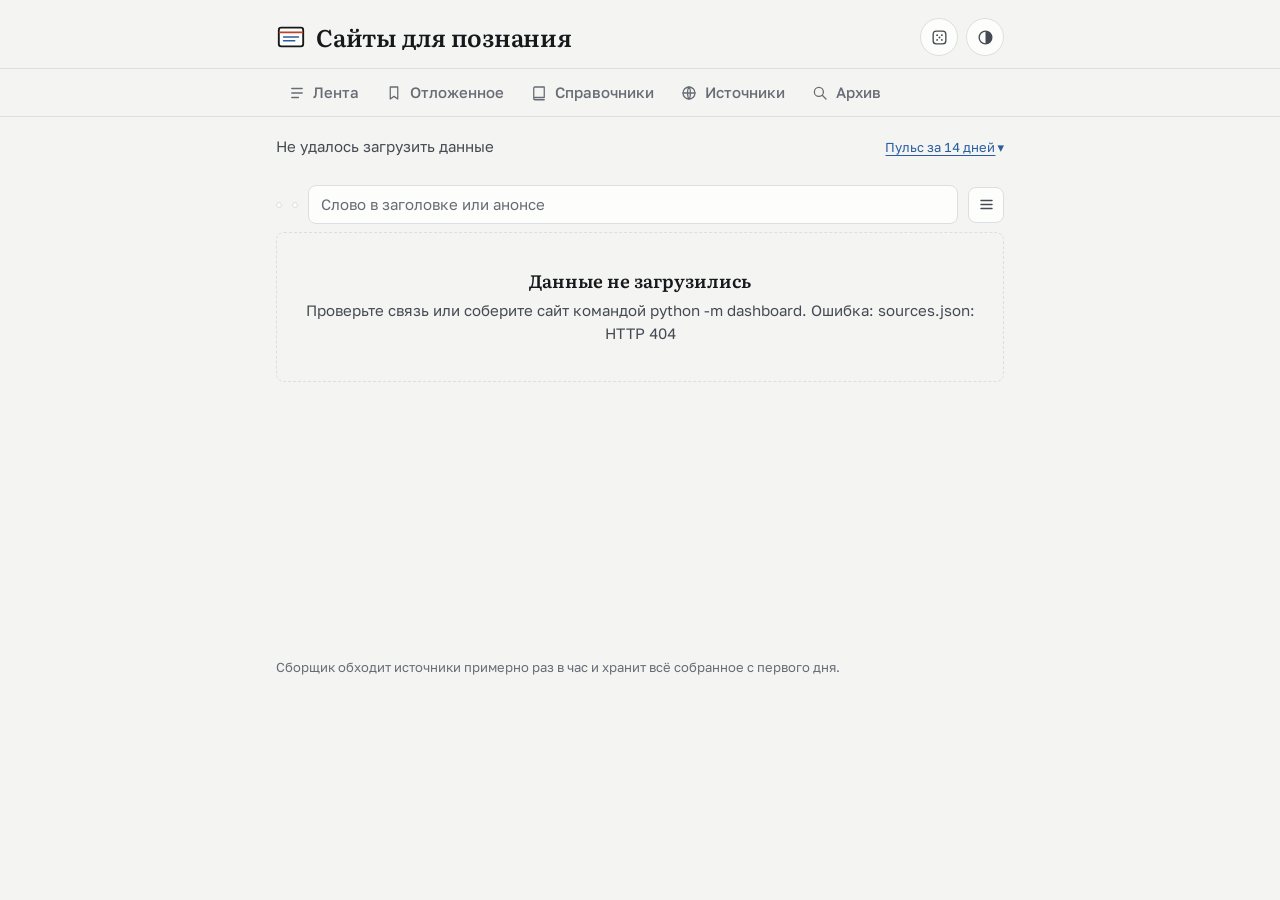
==== commit cb6f1a3d: "Новый минималистичный интерфейс, отложенное с синхронизацией, поиск по архиву, PWA; данные в ветке d" ====
--- a/dashboard/static/index.html
+++ b/dashboard/static/index.html
@@ -4,129 +4,141 @@
 <meta charset="utf-8">
 <meta name="viewport" content="width=device-width, initial-scale=1, viewport-fit=cover">
 <title>Сайты для познания</title>
-<meta name="description" content="Свежие статьи со 112 сайтов личной подборки, по разделам">
+<meta name="description" content="Свежие статьи из личной подборки сайтов: философия, история, наука, культура">
 <meta name="theme-color" content="#f4f5f2" media="(prefers-color-scheme: light)">
 <meta name="theme-color" content="#111316" media="(prefers-color-scheme: dark)">
+<meta property="og:type" content="website">
+<meta property="og:title" content="Сайты для познания">
+<meta property="og:description" content="Свежие статьи из личной подборки сайтов: философия, история, наука, культура">
+<meta property="og:url" content="__SITE_URL__">
+<meta property="og:image" content="__SITE_URL__og.png">
+<meta property="og:image:width" content="1200">
+<meta property="og:image:height" content="630">
+<meta property="og:locale" content="ru_RU">
+<meta name="twitter:card" content="summary_large_image">
 <link rel="preconnect" href="https://fonts.googleapis.com">
 <link rel="preconnect" href="https://fonts.gstatic.com" crossorigin>
-<link rel="stylesheet" href="https://fonts.googleapis.com/css2?family=Golos+Text:wght@400;500;600&family=IBM+Plex+Mono:wght@400;500&family=Literata:ital,opsz,wght@0,7..72,400;0,7..72,600;1,7..72,400&display=swap">
+<link rel="stylesheet" href="https://fonts.googleapis.com/css2?family=Golos+Text:wght@400;500;600&family=Literata:opsz,wght@7..72,400;7..72,600&display=swap">
 <link rel="stylesheet" href="app.css">
-<link rel="icon" href="data:image/svg+xml,%3Csvg xmlns='http://www.w3.org/2000/svg' viewBox='0 0 32 32'%3E%3Crect x='3' y='6' width='26' height='20' rx='2' fill='%23fdfdfb' stroke='%2316181b' stroke-width='2'/%3E%3Cpath d='M3 11h26' stroke='%23c2412d' stroke-width='2'/%3E%3Cpath d='M8 16h16M8 20h12' stroke='%232a5d9f' stroke-width='1.5'/%3E%3C/svg%3E">
-<link rel="apple-touch-icon" href="data:image/svg+xml,%3Csvg xmlns='http://www.w3.org/2000/svg' viewBox='0 0 180 180'%3E%3Crect width='180' height='180' fill='%23f4f5f2'/%3E%3Crect x='24' y='40' width='132' height='100' rx='8' fill='%23fdfdfb' stroke='%2316181b' stroke-width='6'/%3E%3Cpath d='M24 64h132' stroke='%23c2412d' stroke-width='6'/%3E%3Cpath d='M48 90h84M48 112h60' stroke='%232a5d9f' stroke-width='5'/%3E%3C/svg%3E">
+<link rel="manifest" href="manifest.webmanifest">
+<link rel="icon" href="data:image/svg+xml,%3Csvg xmlns='http://www.w3.org/2000/svg' viewBox='0 0 32 32'%3E%3Crect x='3' y='6' width='26' height='20' rx='2' fill='%23fdfdfb' stroke='%2316181b' stroke-width='2'/%3E%3Cpath d='M4 11h24' stroke='%23c2412d' stroke-width='2'/%3E%3Cpath d='M8 16h16M8 20h12' stroke='%232a5d9f' stroke-width='1.5'/%3E%3C/svg%3E">
+<link rel="apple-touch-icon" href="apple-touch-icon.png">
+<meta name="apple-mobile-web-app-title" content="Познание">
+<meta name="apple-mobile-web-app-capable" content="yes">
+<meta name="mobile-web-app-capable" content="yes">
 </head>
 <body>
-<header class="masthead">
-  <div class="wrap masthead-row">
-    <div class="brand">
-      <p class="eyebrow" id="eyebrow">Каталог подборки</p>
-      <h1>Сайты для познания</h1>
-    </div>
-    <div class="masthead-side">
-      <div class="next-run" id="next-run" title="Сборщик обходит сайты раз в час">
-        <svg viewBox="0 0 36 36" aria-hidden="true"><circle class="ring-bg" cx="18" cy="18" r="15"/><circle class="ring" id="ring" cx="18" cy="18" r="15"/></svg>
-        <span><b id="next-run-label">—</b><small id="updated">загружаю…</small></span>
-      </div>
+<a class="skip" href="#content">К содержимому</a>
+
+<header class="top">
+  <div class="wrap top-row">
+    <a class="brand" href="./" aria-label="Сайты для познания — на главную">
+      <svg viewBox="0 0 32 32" aria-hidden="true"><rect x="3" y="6" width="26" height="20" rx="2.5" class="mark-card"/><path d="M4 11h24" class="mark-red"/><path d="M8 16h16M8 20h12" class="mark-blue"/></svg>
+      <span>Сайты для познания</span>
+    </a>
+    <div class="top-actions">
+      <button type="button" class="icon-btn" id="lucky-btn" aria-label="Случайная находка" title="Случайная находка">
+        <svg viewBox="0 0 24 24" aria-hidden="true"><rect x="4" y="4" width="16" height="16" rx="4"/><circle cx="9" cy="9" r="1.2" class="fill"/><circle cx="15" cy="15" r="1.2" class="fill"/><circle cx="15" cy="9" r="1.2" class="fill"/><circle cx="9" cy="15" r="1.2" class="fill"/><circle cx="12" cy="12" r="1.2" class="fill"/></svg>
+      </button>
       <button type="button" class="icon-btn" id="theme-btn" aria-label="Тема оформления"></button>
     </div>
   </div>
-  <div class="ticker" id="ticker" aria-label="Последние публикации">
-    <span class="ticker-tag">Только что</span>
-    <div class="ticker-window"><div class="ticker-track" id="ticker-track"></div></div>
-  </div>
 </header>
 
-<section class="summary" aria-label="Сводка">
-  <div class="wrap summary-grid">
-    <div class="hero">
-      <p class="hero-value" id="hero-value">0</p>
-      <p class="hero-label" id="hero-label">новых постов за сутки</p>
-      <dl class="stats">
-        <div><dt>За 7 дней</dt><dd id="stat-week">—</dd></div>
-        <div><dt>Источников в строю</dt><dd id="stat-sources">—</dd></div>
-      </dl>
-      <button type="button" class="lucky-btn" id="lucky-btn">
-        <svg viewBox="0 0 24 24" aria-hidden="true"><rect x="3.5" y="3.5" width="17" height="17" rx="4"/><circle cx="8.5" cy="8.5" r="1.4"/><circle cx="15.5" cy="15.5" r="1.4"/><circle cx="15.5" cy="8.5" r="1.4"/><circle cx="8.5" cy="15.5" r="1.4"/><circle cx="12" cy="12" r="1.4"/></svg>
-        Случайная находка
-      </button>
+<nav class="tabs-bar" aria-label="Разделы сайта">
+  <div class="wrap tabs" role="tablist" id="tabs">
+    <button role="tab" id="tab-feed-btn" aria-controls="tab-feed" data-tab="feed">
+      <svg viewBox="0 0 24 24" aria-hidden="true"><path d="M5 6h14M5 12h14M5 18h9"/></svg><span>Лента</span></button>
+    <button role="tab" id="tab-saved-btn" aria-controls="tab-saved" data-tab="saved">
+      <svg viewBox="0 0 24 24" aria-hidden="true"><path d="M7 4h10v16l-5-3.5L7 20z"/></svg><span>Отложенное</span><b class="tab-count" id="saved-count" hidden></b></button>
+    <button role="tab" id="tab-refs-btn" aria-controls="tab-refs" data-tab="refs">
+      <svg viewBox="0 0 24 24" aria-hidden="true"><path d="M5 5.5A1.5 1.5 0 0 1 6.5 4H19v14H6.5A1.5 1.5 0 0 0 5 19.5zM5 19.5A1.5 1.5 0 0 0 6.5 21H19"/></svg><span>Справочники</span></button>
+    <button role="tab" id="tab-sources-btn" aria-controls="tab-sources" data-tab="sources">
+      <svg viewBox="0 0 24 24" aria-hidden="true"><circle cx="12" cy="12" r="8"/><path d="M4 12h16M12 4c2.5 2.6 2.5 13.4 0 16M12 4c-2.5 2.6-2.5 13.4 0 16"/></svg><span>Источники</span></button>
+    <button role="tab" id="tab-archive-btn" aria-controls="tab-archive" data-tab="archive">
+      <svg viewBox="0 0 24 24" aria-hidden="true"><circle cx="10.5" cy="10.5" r="6"/><path d="m15 15 5 5"/></svg><span>Архив</span></button>
+  </div>
+</nav>
+
+<main class="wrap" id="content">
+  <div id="feed-top">
+    <div class="status-line">
+      <p id="status" aria-live="polite">Загружаю…</p>
+      <button type="button" class="link-btn" id="pulse-btn" aria-expanded="false" aria-controls="pulse">Пульс за 14 дней</button>
     </div>
-    <figure class="pulse">
-      <figcaption>
-        <span class="pulse-title">Пульс подборки</span>
-        <span class="pulse-sub">посты по разделам за 14 дней · нажмите на раздел, чтобы выбрать его</span>
-        <span class="legend" aria-hidden="true">меньше <i class="lv1"></i><i class="lv2"></i><i class="lv3"></i><i class="lv4"></i><i class="lv5"></i> больше</span>
-      </figcaption>
-      <div class="pulse-scroll"><div class="pulse-grid" id="pulse"></div></div>
+    <figure class="pulse" id="pulse" hidden>
+      <figcaption>Посты по разделам за 14 дней <span class="legend" aria-hidden="true">меньше <i class="lv1"></i><i class="lv2"></i><i class="lv3"></i><i class="lv4"></i><i class="lv5"></i> больше</span></figcaption>
+      <div class="pulse-scroll"><div class="pulse-grid" id="pulse-grid"></div></div>
       <div class="tooltip" id="tooltip" role="status" hidden></div>
     </figure>
   </div>
-</section>
 
-<nav class="tabs-bar" aria-label="Режим">
-  <div class="wrap tabs" role="tablist" id="tabs">
-    <button role="tab" id="tab-feed-btn" aria-controls="tab-feed" aria-selected="true" data-tab="feed">Лента</button>
-    <button role="tab" id="tab-refs-btn" aria-controls="tab-refs" aria-selected="false" data-tab="refs">Справочники <span class="tab-count" id="refs-count"></span></button>
-    <button role="tab" id="tab-sources-btn" aria-controls="tab-sources" aria-selected="false" data-tab="sources">Все источники <span class="tab-badge" id="err-badge" hidden></span></button>
-    <span class="tab-ink" id="tab-ink" aria-hidden="true"></span>
-  </div>
-</nav>
+  <div class="chips" id="chips" role="group" aria-label="Разделы"></div>
 
-<div class="wrap layout">
-  <aside class="drawers" aria-label="Разделы">
-    <div class="drawers-head">
-      <h2>Разделы</h2>
-      <details class="udc-help">
-        <summary aria-label="Что значат числа у разделов">?</summary>
-        <div class="udc-pop">
-          <p><b>Числа — индексы УДК.</b> Универсальная десятичная классификация — библиотечная система, по которой расставляют книги и статьи: <b>1</b> — философия, <b>94</b> — история, <b>51</b> — математика.</p>
-          <p>Каждому разделу подборки присвоен ближайший класс УДК. Чем длиннее индекс, тем уже тема: 159.9 — психология внутри философии (1).</p>
-        </div>
-      </details>
-      <button type="button" class="link-btn" id="sections-all">Все</button>
+  <section id="tab-feed" role="tabpanel" aria-labelledby="tab-feed-btn">
+    <div class="filters">
+      <div class="seg" role="radiogroup" aria-label="Период" id="period"></div>
+      <div class="seg" role="radiogroup" aria-label="Язык" id="lang"></div>
+      <label class="search">
+        <span class="visually-hidden">Фильтр по тексту</span>
+        <input id="q" type="search" placeholder="Слово в заголовке или анонсе" autocomplete="off">
+      </label>
+      <button type="button" class="icon-btn square" id="density-btn" aria-pressed="false" title="Только заголовки" aria-label="Только заголовки">
+        <svg viewBox="0 0 24 24" aria-hidden="true"><path d="M5 7h14M5 12h14M5 17h14"/></svg>
+      </button>
     </div>
-    <div class="drawer-list" id="drawer-list"></div>
-  </aside>
+    <div id="feed" class="feed"></div>
+    <button type="button" class="more" id="more" hidden></button>
+  </section>
 
-  <main>
-    <section id="tab-feed" role="tabpanel" aria-labelledby="tab-feed-btn">
-      <div class="filters">
-        <div class="seg" role="radiogroup" aria-label="Период" id="period"></div>
-        <div class="seg" role="radiogroup" aria-label="Язык" id="lang"></div>
-        <label class="search">
-          <span class="visually-hidden">Фильтр по тексту</span>
-          <input id="q" type="search" placeholder="Слово в заголовке или анонсе" autocomplete="off">
-        </label>
-      </div>
-      <p class="selection" id="selection"></p>
-      <div id="feed" class="feed" aria-live="polite"></div>
-      <button type="button" class="more" id="more" hidden>Показать ещё</button>
-    </section>
+  <section id="tab-saved" role="tabpanel" aria-labelledby="tab-saved-btn" hidden>
+    <div class="saved-head">
+      <p class="intro">Статьи, которые вы отложили кнопкой <svg class="inline-ico" viewBox="0 0 24 24" aria-hidden="true"><path d="M7 4h10v16l-5-3.5L7 20z"/></svg> в ленте.</p>
+      <label class="check"><input type="checkbox" id="hide-read"> Скрыть прочитанное</label>
+    </div>
+    <div id="saved-list"></div>
+    <details class="panel" id="sync">
+      <summary><span>Синхронизация между устройствами</span><small id="sync-state"></small></summary>
+      <div id="sync-body"></div>
+    </details>
+  </section>
 
-    <section id="tab-refs" role="tabpanel" aria-labelledby="tab-refs-btn" hidden>
-      <div class="refs-intro">
-        <p>Справочники, архивы и инструменты подборки. Новых постов у них не бывает, поэтому в ленту они не попадают — к ним приходят с вопросом.</p>
-        <button type="button" class="lucky-btn small" id="lucky-ref-btn">
-          <svg viewBox="0 0 24 24" aria-hidden="true"><rect x="3.5" y="3.5" width="17" height="17" rx="4"/><circle cx="8.5" cy="8.5" r="1.4"/><circle cx="15.5" cy="15.5" r="1.4"/><circle cx="12" cy="12" r="1.4"/></svg>
-          Случайный справочник
-        </button>
-      </div>
-      <div id="refs-list"></div>
-    </section>
+  <section id="tab-refs" role="tabpanel" aria-labelledby="tab-refs-btn" hidden>
+    <p class="intro">Справочники, архивы и инструменты подборки. Новых постов у них не бывает — к ним приходят с вопросом.</p>
+    <div id="refs-list"></div>
+  </section>
 
-    <section id="tab-sources" role="tabpanel" aria-labelledby="tab-sources-btn" hidden>
-      <div class="filters">
-        <label class="search">
-          <span class="visually-hidden">Поиск по источникам</span>
-          <input id="sq" type="search" placeholder="Название или тема источника" autocomplete="off">
-        </label>
-      </div>
-      <div class="status-bar" id="status-bar"></div>
-      <div id="sources-list"></div>
-    </section>
-  </main>
-</div>
+  <section id="tab-sources" role="tabpanel" aria-labelledby="tab-sources-btn" hidden>
+    <div class="filters">
+      <label class="search">
+        <span class="visually-hidden">Поиск по источникам</span>
+        <input id="sq" type="search" placeholder="Название или тема источника" autocomplete="off">
+      </label>
+    </div>
+    <div id="sources-list"></div>
+    <details class="panel" id="diag">
+      <summary><span>Состояние сборщика</span><small id="diag-summary"></small></summary>
+      <div id="diag-body"></div>
+    </details>
+  </section>
+
+  <section id="tab-archive" role="tabpanel" aria-labelledby="tab-archive-btn" hidden>
+    <div class="filters">
+      <label class="search">
+        <span class="visually-hidden">Поиск по архиву</span>
+        <input id="aq" type="search" placeholder="Поиск по всем собранным статьям" autocomplete="off">
+      </label>
+      <label class="select"><span class="visually-hidden">Раздел</span><select id="a-section"></select></label>
+      <label class="select"><span class="visually-hidden">Порядок</span>
+        <select id="a-sort"><option value="rel">По смыслу</option><option value="new">Сначала новые</option></select></label>
+    </div>
+    <div id="archive-list" aria-live="polite"></div>
+    <button type="button" class="more" id="a-more" hidden>Показать ещё</button>
+  </section>
+</main>
 
 <footer class="wrap foot">
-  <p>Сборщик обходит источники раз в час и хранит всё собранное с первого дня. Числа у разделов — индексы библиотечной классификации УДК.</p>
+  <p>Сборщик обходит источники примерно раз в час и хранит всё собранное с первого дня.</p>
 </footer>
 
 <dialog class="lucky" id="lucky" aria-labelledby="lucky-title">
--- a/dashboard/static/app.css
+++ b/dashboard/static/app.css
@@ -1,65 +1,65 @@
-/* Каталожный ящик читального зала: рейка разделов с индексами УДК, лента «карточек»
-   на разлинованной бумаге, красная линия карточки — главный акцент; синий — данные и ссылки. */
+/* Журнальная лента: бумага, тонкие линейки, красная линия — акцент, синий — ссылки и данные.
+   Два шрифта: Literata для заголовков статей, Golos для интерфейса. */
 :root {
   --paper: #f4f5f2;
   --card: #fdfdfb;
-  --card-2: #f8f9f6;
+  --card-2: #eef0ec;
   --ink: #16181b;
   --ink-2: #464b53;
   --muted: #676c75;
   --rule: #dcdfe2;
-  --ruling: #d4dfeb;
+  --ruling: #e4e7e9;
   --red: #c2412d;
   --red-wash: rgba(194, 65, 45, 0.08);
   --blue: #2a5d9f;
-  --blue-wash: rgba(42, 93, 159, 0.09);
-  --good: #0ca30c;
-  --warn: #fab219;
+  --blue-wash: rgba(42, 93, 159, 0.08);
+  --good: #1f8a3a;
+  --warn: #c98a07;
   --crit: #d03b3b;
-  --lv0: #e9edf1;
-  --lv1: #cde2fb;
-  --lv2: #9ec5f4;
-  --lv3: #5598e7;
-  --lv4: #256abf;
-  --lv5: #184f95;
-  --shadow: 0 1px 0 rgba(22, 24, 27, 0.04), 0 8px 24px -16px rgba(22, 24, 27, 0.25);
-  --shadow-lift: 0 2px 0 rgba(22, 24, 27, 0.04), 0 18px 36px -18px rgba(22, 24, 27, 0.35);
+  --lv0: #e6e9ec; --lv1: #cde2fb; --lv2: #9ec5f4; --lv3: #5598e7; --lv4: #256abf; --lv5: #184f95;
+  /* цвета разделов: приглушённые, различимые и в светлой, и в тёмной теме */
+  --s0: #b8432f; --s1: #8a5a00; --s2: #7a4fa3; --s3: #2a5d9f; --s4: #6b6e2a;
+  --s5: #b0447a; --s6: #2d7a6c; --s7: #3f7d3a; --s8: #59616d;
+  --shadow: 0 12px 32px -18px rgba(22, 24, 27, 0.35);
 
   --font-display: "Literata", "Iowan Old Style", Georgia, serif;
   --font-ui: "Golos Text", system-ui, -apple-system, "Segoe UI", sans-serif;
-  --font-mono: "IBM Plex Mono", ui-monospace, Menlo, Consolas, monospace;
-
+
+  --step--2: 0.75rem;
   --step--1: 0.8125rem;
   --step-0: 0.9375rem;
   --step-1: 1.125rem;
   --step-2: 1.375rem;
-  --step-3: clamp(1.75rem, 3.6vw, 2.25rem);
-  --hero: clamp(3rem, 7vw, 4.25rem);
-  --radius: 6px;
-  --ease: cubic-bezier(.2, .7, .2, 1);
+  --radius: 8px;
+  --tabs-h: 49px;
+  --measure: 760px;
 }
 @media (prefers-color-scheme: dark) {
   :root:not([data-theme="light"]) {
-    --paper: #111316; --card: #181b1f; --card-2: #1c2025;
+    --paper: #111316; --card: #181b1f; --card-2: #1b1f24;
     --ink: #e8eaed; --ink-2: #b6bbc3; --muted: #8d939c;
-    --rule: #2a2e35; --ruling: #1f2c3a;
+    --rule: #2a2e35; --ruling: #22262c;
     --red: #e3644f; --red-wash: rgba(227, 100, 79, 0.12);
-    --blue: #7fa8e4; --blue-wash: rgba(127, 168, 228, 0.13);
+    --blue: #8db3ea; --blue-wash: rgba(141, 179, 234, 0.12);
+    --good: #4cc26a; --warn: #e3b341; --crit: #f07067;
     --lv0: #1e232a; --lv1: #1d3557; --lv2: #184f95; --lv3: #256abf; --lv4: #3987e5; --lv5: #86b6ef;
-    --shadow: 0 1px 0 rgba(0, 0, 0, 0.3), 0 10px 28px -18px rgba(0, 0, 0, 0.8);
-    --shadow-lift: 0 2px 0 rgba(0, 0, 0, 0.3), 0 20px 40px -18px rgba(0, 0, 0, 0.9);
+    --s0: #ef8a76; --s1: #e0b04f; --s2: #b998e0; --s3: #8db3ea; --s4: #c2c56a;
+    --s5: #e78bb7; --s6: #6cc4b2; --s7: #86c77f; --s8: #a3abb8;
+    --shadow: 0 14px 36px -18px rgba(0, 0, 0, 0.9);
     color-scheme: dark;
   }
 }
 :root[data-theme="dark"] {
-  --paper: #111316; --card: #181b1f; --card-2: #1c2025;
+  --paper: #111316; --card: #181b1f; --card-2: #1b1f24;
   --ink: #e8eaed; --ink-2: #b6bbc3; --muted: #8d939c;
-  --rule: #2a2e35; --ruling: #1f2c3a;
+  --rule: #2a2e35; --ruling: #22262c;
   --red: #e3644f; --red-wash: rgba(227, 100, 79, 0.12);
-  --blue: #7fa8e4; --blue-wash: rgba(127, 168, 228, 0.13);
+  --blue: #8db3ea; --blue-wash: rgba(141, 179, 234, 0.12);
+  --good: #4cc26a; --warn: #e3b341; --crit: #f07067;
   --lv0: #1e232a; --lv1: #1d3557; --lv2: #184f95; --lv3: #256abf; --lv4: #3987e5; --lv5: #86b6ef;
-  --shadow: 0 1px 0 rgba(0, 0, 0, 0.3), 0 10px 28px -18px rgba(0, 0, 0, 0.8);
-  --shadow-lift: 0 2px 0 rgba(0, 0, 0, 0.3), 0 20px 40px -18px rgba(0, 0, 0, 0.9);
+  --s0: #ef8a76; --s1: #e0b04f; --s2: #b998e0; --s3: #8db3ea; --s4: #c2c56a;
+  --s5: #e78bb7; --s6: #6cc4b2; --s7: #86c77f; --s8: #a3abb8;
+  --shadow: 0 14px 36px -18px rgba(0, 0, 0, 0.9);
   color-scheme: dark;
 }
 
@@ -67,390 +67,313 @@
 html { -webkit-text-size-adjust: 100%; }
 body {
   margin: 0; background: var(--paper); color: var(--ink);
-  font: 400 var(--step-0)/1.55 var(--font-ui);
-  padding-top: env(safe-area-inset-top, 0px); padding-bottom: env(safe-area-inset-bottom, 0px);
-  transition: background-color .3s, color .3s;
+  font: 400 var(--step-0)/1.55 var(--font-ui); font-variant-numeric: tabular-nums;
 }
 [hidden] { display: none !important; }
 a { color: inherit; }
-button, input { font: inherit; color: inherit; }
+button, input, select { font: inherit; color: inherit; }
 :focus-visible { outline: 2px solid var(--blue); outline-offset: 2px; border-radius: 3px; }
 .visually-hidden { position: absolute; width: 1px; height: 1px; overflow: hidden; clip: rect(0 0 0 0); white-space: nowrap; }
+.skip { position: absolute; left: 8px; top: -60px; z-index: 50; padding: 8px 12px; background: var(--ink); color: var(--paper); border-radius: 6px; }
+.skip:focus { top: 8px; }
 .wrap {
-  width: 100%; max-width: 1200px; margin-inline: auto;
+  width: 100%; max-width: var(--measure); margin-inline: auto;
   padding-left: max(16px, env(safe-area-inset-left, 0px));
   padding-right: max(16px, env(safe-area-inset-right, 0px));
 }
+svg { fill: none; stroke: currentColor; stroke-width: 1.7; stroke-linecap: round; stroke-linejoin: round; }
+svg .fill { fill: currentColor; stroke: none; }
 
 /* ---------- шапка ---------- */
-.masthead { border-bottom: 1px solid var(--rule); }
-.masthead-row {
-  display: flex; flex-wrap: wrap; align-items: flex-end; justify-content: space-between;
-  gap: 12px 24px; padding-block: 28px 16px;
-}
-.eyebrow {
-  margin: 0 0 6px; font: 500 var(--step--1)/1.2 var(--font-mono);
-  letter-spacing: 0.06em; text-transform: uppercase; color: var(--muted);
-}
-h1 { margin: 0; font: 600 var(--step-3)/1.08 var(--font-display); letter-spacing: -0.015em; text-wrap: balance; }
-.masthead-side { display: flex; align-items: center; gap: 12px; }
-.next-run { display: flex; align-items: center; gap: 10px; }
-.next-run svg { width: 34px; height: 34px; transform: rotate(-90deg); flex: none; }
-.next-run circle { fill: none; stroke-width: 3; }
-.ring-bg { stroke: var(--rule); }
-.ring { stroke: var(--red); stroke-linecap: round; stroke-dasharray: 94.25; stroke-dashoffset: 94.25; transition: stroke-dashoffset 1s var(--ease); }
-.next-run span { display: flex; flex-direction: column; line-height: 1.25; }
-.next-run b { font: 500 var(--step--1)/1.3 var(--font-ui); }
-.next-run small { font: 400 0.75rem/1.3 var(--font-mono); color: var(--muted); }
-.next-run small.late { color: var(--red); }
+.top { padding-top: env(safe-area-inset-top, 0px); }
+.top-row { display: flex; align-items: center; justify-content: space-between; gap: 12px; padding-block: 18px 12px; }
+.brand { display: inline-flex; align-items: center; gap: 10px; text-decoration: none; min-width: 0; }
+.brand svg { width: 30px; height: 30px; flex: none; stroke-width: 2; }
+.brand .mark-card { fill: var(--card); stroke: var(--ink); }
+.brand .mark-red { stroke: var(--red); }
+.brand .mark-blue { stroke: var(--blue); stroke-width: 1.5; }
+.brand span { font: 600 1.5rem/1.1 var(--font-display); letter-spacing: -0.01em; white-space: nowrap; overflow: hidden; text-overflow: ellipsis; }
+.top-actions { display: flex; gap: 8px; }
 .icon-btn {
-  appearance: none; display: inline-grid; place-items: center; width: 38px; height: 38px; padding: 0;
+  appearance: none; display: inline-grid; place-items: center; width: 38px; height: 38px; padding: 0; flex: none;
   border: 1px solid var(--rule); border-radius: 50%; background: var(--card); cursor: pointer; color: var(--ink-2);
-}
+  transition: border-color .15s, color .15s, background-color .15s;
+}
+.icon-btn.square { border-radius: var(--radius); width: 36px; height: 36px; }
 .icon-btn:hover { border-color: var(--blue); color: var(--blue); }
-.icon-btn svg { width: 18px; height: 18px; fill: none; stroke: currentColor; stroke-width: 1.7; stroke-linecap: round; stroke-linejoin: round; }
-
-/* бегущая строка свежих публикаций */
-.ticker {
-  display: flex; align-items: center; gap: 0; border-top: 1px solid var(--rule);
-  background: var(--card); height: 40px; overflow: hidden;
-}
-.ticker-tag {
-  flex: none; height: 100%; display: inline-flex; align-items: center; gap: 8px;
-  padding: 0 14px 0 max(16px, env(safe-area-inset-left, 0px));
-  font: 500 0.6875rem/1 var(--font-mono); letter-spacing: 0.08em; text-transform: uppercase;
-  color: var(--red); background: var(--card); border-right: 1px solid var(--rule); position: relative; z-index: 1;
-}
-.ticker-tag::before {
-  content: ""; width: 7px; height: 7px; border-radius: 50%; background: var(--red);
-  animation: pulse-dot 1.8s ease-in-out infinite;
-}
-@keyframes pulse-dot { 0%, 100% { opacity: 1; transform: scale(1); } 50% { opacity: .35; transform: scale(.7); } }
-.ticker-window { flex: 1; min-width: 0; overflow: hidden; height: 100%;
-  -webkit-mask-image: linear-gradient(90deg, transparent, #000 32px, #000 calc(100% - 48px), transparent);
-          mask-image: linear-gradient(90deg, transparent, #000 32px, #000 calc(100% - 48px), transparent); }
-.ticker-track { display: flex; width: max-content; height: 100%; align-items: center; animation: ticker var(--dur, 90s) linear infinite; }
-.ticker:hover .ticker-track, .ticker:focus-within .ticker-track { animation-play-state: paused; }
-@keyframes ticker { to { transform: translateX(-50%); } }
-.ticker-item { display: inline-flex; align-items: baseline; gap: 8px; padding: 0 22px; white-space: nowrap; text-decoration: none; font-size: var(--step--1); }
-.ticker-item b { font-weight: 500; color: var(--muted); font-family: var(--font-mono); font-size: 0.75rem; }
-.ticker-item span { font-family: var(--font-display); font-size: 0.9375rem; }
-.ticker-item:hover span { text-decoration: underline; text-underline-offset: 3px; }
-.ticker-item + .ticker-item::before { content: "◆"; color: var(--rule); font-size: 0.5rem; margin-right: 22px; margin-left: -22px; align-self: center; }
-
-/* ---------- сводка ---------- */
-.summary { border-bottom: 1px solid var(--rule); background: var(--card-2); }
-.summary-grid { display: grid; grid-template-columns: minmax(0, 260px) minmax(0, 1fr); gap: 24px 48px; padding-block: 26px 22px; }
-.hero { min-width: 0; display: flex; flex-direction: column; align-items: flex-start; }
-.hero-value { margin: 0; font: 600 var(--hero)/1 var(--font-ui); letter-spacing: -0.03em; }
-.hero-label { margin: 6px 0 18px; color: var(--ink-2); }
-.stats { display: flex; flex-wrap: wrap; gap: 12px 28px; margin: 0 0 20px; }
-.stats div { min-width: 0; }
-.stats dt { font: 500 0.6875rem/1.3 var(--font-mono); text-transform: uppercase; letter-spacing: 0.06em; color: var(--muted); }
-.stats dd { margin: 2px 0 0; font: 600 var(--step-1)/1.3 var(--font-ui); }
-.lucky-btn {
-  display: inline-flex; align-items: center; gap: 10px; cursor: pointer;
-  padding: 10px 16px 10px 12px; border-radius: 99px; border: 1px solid var(--ink);
-  background: var(--ink); color: var(--paper); font-weight: 500;
-  box-shadow: var(--shadow); transition: transform .2s var(--ease), box-shadow .2s;
-}
-.lucky-btn svg { width: 22px; height: 22px; fill: none; stroke: currentColor; stroke-width: 1.6; transition: transform .5s var(--ease); }
-.lucky-btn svg circle { fill: currentColor; stroke: none; }
-.lucky-btn:hover { transform: translateY(-1px); box-shadow: var(--shadow-lift); }
-.lucky-btn:hover svg { transform: rotate(180deg); }
-.lucky-btn.small { padding: 7px 14px 7px 10px; font-size: var(--step--1); }
-.lucky-btn.small svg { width: 18px; height: 18px; }
-
-/* пульс: разделы × дни */
-.pulse { margin: 0; min-width: 0; position: relative; }
-.pulse figcaption { display: flex; flex-wrap: wrap; align-items: baseline; gap: 4px 12px; margin-bottom: 10px; }
-.pulse-title { font-weight: 600; }
-.pulse-sub { color: var(--muted); font-size: var(--step--1); }
-.legend { margin-left: auto; display: inline-flex; align-items: center; gap: 3px; color: var(--muted); font: 400 0.6875rem/1 var(--font-mono); }
-.legend i { width: 12px; height: 12px; border-radius: 3px; display: inline-block; }
+.icon-btn[aria-pressed="true"] { background: var(--ink); color: var(--paper); border-color: var(--ink); }
+.icon-btn svg { width: 19px; height: 19px; }
+
+/* ---------- вкладки ---------- */
+.tabs-bar {
+  position: sticky; top: 0; z-index: 20; border-block: 1px solid var(--rule);
+  background: color-mix(in srgb, var(--paper) 90%, transparent);
+  -webkit-backdrop-filter: saturate(1.4) blur(10px); backdrop-filter: saturate(1.4) blur(10px);
+}
+.tabs { display: flex; gap: 2px; overflow-x: auto; scrollbar-width: none; }
+.tabs::-webkit-scrollbar { display: none; }
+.tabs button {
+  appearance: none; border: 0; background: none; cursor: pointer; white-space: nowrap; position: relative;
+  display: inline-flex; align-items: center; gap: 7px; height: calc(var(--tabs-h) - 2px);
+  padding: 0 12px; font-weight: 500; color: var(--muted); transition: color .15s;
+}
+.tabs button svg { width: 18px; height: 18px; }
+.tabs button:hover, .tabs button[aria-selected="true"] { color: var(--ink); }
+.tabs button[aria-selected="true"]::after { content: ""; position: absolute; left: 10px; right: 10px; bottom: -1px; height: 2px; background: var(--red); border-radius: 2px 2px 0 0; }
+.tab-count { min-width: 1.5em; padding: 0 6px; border-radius: 99px; background: var(--blue-wash); color: var(--ink-2); font: 500 var(--step--2)/1.6 var(--font-ui); text-align: center; }
+
+main { padding-block: 18px 40px; min-height: 60vh; }
+
+/* ---------- строка состояния и пульс ---------- */
+.status-line { display: flex; flex-wrap: wrap; align-items: baseline; justify-content: space-between; gap: 4px 16px; margin-bottom: 14px; }
+.status-line p { margin: 0; color: var(--ink-2); }
+.status-line p b { color: var(--ink); font-weight: 600; }
+.status-line .late { color: var(--red); }
+.link-btn {
+  appearance: none; border: 0; background: none; padding: 2px 0; cursor: pointer; color: var(--blue); font-size: var(--step--1);
+  text-decoration: underline; text-underline-offset: 3px; text-decoration-thickness: 1px;
+}
+.link-btn[aria-expanded]::after { content: " ▾"; text-decoration: none; display: inline-block; margin-left: 2px; }
+.link-btn[aria-expanded="true"]::after { content: " ▴"; }
+
+.pulse { margin: 0 0 18px; padding: 14px 16px 10px; background: var(--card); border: 1px solid var(--rule); border-radius: var(--radius); position: relative; }
+.pulse figcaption { display: flex; flex-wrap: wrap; align-items: center; gap: 4px 12px; margin-bottom: 10px; font-size: var(--step--1); color: var(--muted); }
+.legend { margin-left: auto; display: inline-flex; align-items: center; gap: 3px; font-size: var(--step--2); }
+.legend i { width: 11px; height: 11px; border-radius: 3px; display: inline-block; }
 .legend i:first-of-type { margin-left: 5px; } .legend i:last-of-type { margin-right: 5px; }
 .lv0 { background: var(--lv0); } .lv1 { background: var(--lv1); } .lv2 { background: var(--lv2); }
 .lv3 { background: var(--lv3); } .lv4 { background: var(--lv4); } .lv5 { background: var(--lv5); }
 .pulse-scroll { overflow-x: auto; scrollbar-width: thin; padding-bottom: 4px; }
-.pulse-grid {
-  display: grid; grid-template-columns: minmax(150px, 190px) repeat(14, minmax(18px, 1fr)) 44px;
-  gap: 3px; min-width: 560px; font-size: var(--step--1);
-}
-.pg-corner { grid-column: 1; align-self: end; text-align: right; padding: 0 6px 4px 0; font: 500 0.625rem/1 var(--font-mono); color: var(--muted); letter-spacing: .04em; }
-.pg-bar { display: flex; flex-direction: column; justify-content: flex-end; align-items: center; height: 56px; position: relative; cursor: default; }
-.pg-bar i {
-  display: block; width: min(16px, 70%); border-radius: 3px 3px 0 0; background: var(--blue);
-  height: var(--h); transform-origin: bottom; animation: grow .7s var(--ease) both; animation-delay: var(--d);
-}
+.pulse-grid { display: grid; grid-template-columns: minmax(130px, 170px) repeat(14, minmax(16px, 1fr)) 36px; gap: 3px; min-width: 500px; font-size: var(--step--2); }
+.pg-bar { display: flex; flex-direction: column; justify-content: flex-end; align-items: center; height: 44px; position: relative; }
+.pg-bar i { display: block; width: min(14px, 70%); border-radius: 2px 2px 0 0; background: var(--blue); height: var(--h); }
 .pg-bar.today i { background: var(--red); }
-.pg-bar em { position: absolute; top: -2px; font: 500 0.6875rem/1 var(--font-mono); font-style: normal; color: var(--ink); }
-@keyframes grow { from { transform: scaleY(0); } }
-.pg-total-head { font: 500 0.625rem/1 var(--font-mono); color: var(--muted); align-self: end; text-align: right; padding-bottom: 2px; letter-spacing: .04em; }
-.pg-label {
-  appearance: none; border: 0; background: none; cursor: pointer; text-align: left; padding: 0 6px 0 0;
-  display: flex; align-items: center; gap: 8px; min-width: 0; height: 22px; border-radius: 4px; color: var(--ink-2);
-}
-.pg-label span:last-child { overflow: hidden; text-overflow: ellipsis; white-space: nowrap; }
-.pg-label .udc { width: 3.2em; flex: none; font: 500 0.75rem/1 var(--font-mono); color: var(--muted); text-align: right; }
-.pg-label:hover { color: var(--ink); background: var(--blue-wash); }
-.pg-row-on .pg-label { color: var(--ink); font-weight: 600; } .pg-row-on .pg-label .udc { color: var(--red); }
-.pg-cell {
-  height: 22px; border-radius: 4px; cursor: pointer;
-  animation: pop .45s var(--ease) both; animation-delay: var(--d);
-  transition: transform .15s var(--ease), box-shadow .15s;
-}
-@keyframes pop { from { opacity: 0; transform: scale(.4); } }
-.pg-cell:hover, .pg-cell:focus-visible { transform: scale(1.18); box-shadow: 0 0 0 2px var(--card); position: relative; z-index: 1; outline: none; }
-.pg-total { font: 400 0.75rem/22px var(--font-mono); color: var(--muted); text-align: right; font-variant-numeric: tabular-nums; }
-.pulse-grid.has-sel .pg-dim { opacity: .38; }
-.pg-days { font: 400 0.625rem/1 var(--font-mono); color: var(--muted); text-align: center; padding-top: 4px; }
+.pg-bar em { position: absolute; top: -2px; font-style: normal; color: var(--ink-2); }
+.pg-label { display: flex; align-items: center; gap: 7px; min-width: 0; height: 20px; color: var(--ink-2); padding-right: 6px; }
+.pg-label span { overflow: hidden; text-overflow: ellipsis; white-space: nowrap; }
+.pg-cell { height: 20px; border-radius: 3px; }
+.pg-total { line-height: 20px; color: var(--muted); text-align: right; }
+.pulse-grid.has-sel .pg-dim { opacity: .35; }
+.pg-days { color: var(--muted); text-align: center; padding-top: 3px; }
 .pg-days.today { color: var(--red); font-weight: 500; }
 .tooltip {
   position: absolute; pointer-events: none; z-index: 5; background: var(--ink); color: var(--paper);
-  padding: 6px 10px; border-radius: 4px; box-shadow: var(--shadow);
-  font: 400 var(--step--1)/1.35 var(--font-ui); white-space: nowrap; transform: translate(-50%, calc(-100% - 8px));
-}
-.tooltip strong { font-weight: 600; margin-right: 6px; }
-
-/* ---------- вкладки ---------- */
-.tabs-bar { position: sticky; top: 0; z-index: 20; background: color-mix(in srgb, var(--paper) 88%, transparent);
-  -webkit-backdrop-filter: saturate(1.4) blur(10px); backdrop-filter: saturate(1.4) blur(10px); border-bottom: 1px solid var(--rule); }
-body::before { content: ""; position: fixed; inset: 0 0 auto; height: env(safe-area-inset-top, 0px); z-index: 30; background: var(--paper); }
-.tabs-bar { top: env(safe-area-inset-top, 0px); }
-.tabs { display: flex; gap: 4px; position: relative; overflow-x: auto; scrollbar-width: none; }
-.tabs::-webkit-scrollbar { display: none; }
-.tabs button {
-  appearance: none; border: 0; background: none; cursor: pointer; white-space: nowrap;
-  padding: 14px 14px 13px; font-weight: 500; color: var(--muted); transition: color .2s;
-}
-.tabs button[aria-selected="true"] { color: var(--ink); }
-.tabs button:hover { color: var(--ink); }
-.tab-ink { position: absolute; bottom: 0; height: 2px; background: var(--red); left: var(--x, 0); width: var(--w, 0);
-  transition: left .35s var(--ease), width .35s var(--ease); border-radius: 2px 2px 0 0; }
-.tab-badge, .tab-count {
-  display: inline-block; min-width: 1.4em; margin-left: 4px; padding: 0 6px; border-radius: 99px;
-  font: 500 0.75rem/1.55 var(--font-mono); text-align: center;
-}
-.tab-badge { background: var(--red-wash); color: var(--red); }
-.tab-count { background: var(--blue-wash); color: var(--ink-2); }
-
-/* ---------- раскладка ---------- */
-.layout { display: grid; grid-template-columns: 250px minmax(0, 1fr); gap: 32px; padding-block: 22px 48px; }
-main { min-width: 0; }
-.drawers { min-width: 0; position: sticky; top: calc(env(safe-area-inset-top, 0px) + 66px); align-self: start; }
-.drawers-head { display: flex; align-items: center; gap: 8px; margin-bottom: 8px; }
-.drawers h2 { margin: 0; font: 500 0.75rem/1.2 var(--font-mono); text-transform: uppercase; letter-spacing: 0.08em; color: var(--muted); }
-.drawers-head .link-btn { margin-left: auto; }
-.udc-help { position: relative; }
-.udc-help summary {
-  list-style: none; cursor: pointer; width: 20px; height: 20px; border-radius: 50%; display: grid; place-items: center;
-  border: 1px solid var(--rule); font: 500 0.6875rem/1 var(--font-mono); color: var(--muted); background: var(--card);
-}
-.udc-help summary::-webkit-details-marker { display: none; }
-.udc-help[open] summary, .udc-help summary:hover { border-color: var(--blue); color: var(--blue); }
-.udc-pop {
-  position: absolute; z-index: 25; top: 28px; left: -40px; width: min(300px, 80vw);
-  background: var(--card); border: 1px solid var(--rule); border-radius: var(--radius); box-shadow: var(--shadow-lift);
-  padding: 12px 14px; font-size: var(--step--1); color: var(--ink-2); animation: fade-up .25s var(--ease);
-}
-.udc-pop p { margin: 0 0 8px; } .udc-pop p:last-child { margin: 0; }
-.udc-pop b { color: var(--ink); font-weight: 600; }
-@keyframes fade-up { from { opacity: 0; transform: translateY(6px); } }
-.link-btn {
-  appearance: none; border: 0; background: none; padding: 2px 0; cursor: pointer; color: var(--blue); font-size: var(--step--1);
-  text-decoration: underline; text-underline-offset: 3px; text-decoration-thickness: 1px;
-}
-.drawer-list { display: flex; flex-direction: column; gap: 2px; }
-.drawer {
-  display: grid; grid-template-columns: 3.4em minmax(0, 1fr) auto; align-items: baseline;
-  gap: 8px; padding: 7px 10px; border-radius: var(--radius); cursor: pointer;
-  border: 1px solid transparent; user-select: none; position: relative;
-  transition: background-color .15s, border-color .15s, box-shadow .15s, transform .15s var(--ease);
-}
-.drawer input { position: absolute; opacity: 0; pointer-events: none; }
-.drawer .udc { font: 500 var(--step--1)/1.2 var(--font-mono); color: var(--muted); }
-.drawer .name { font-size: var(--step-0); line-height: 1.3; }
-.drawer .count { font: 400 var(--step--1)/1 var(--font-mono); color: var(--muted); font-variant-numeric: tabular-nums; }
-.drawer:hover { background: var(--blue-wash); }
-.drawer.on { background: var(--card); border-color: var(--rule); box-shadow: var(--shadow); transform: translateX(4px); }
-.drawer.on::before { content: ""; position: absolute; left: -1px; top: 8px; bottom: 8px; width: 3px; border-radius: 0 3px 3px 0; background: var(--red); }
-.drawer.on .udc { color: var(--red); }
-.drawer.on .name { font-weight: 600; }
-.drawer:has(input:focus-visible) { outline: 2px solid var(--blue); outline-offset: 1px; }
-.drawer.empty .name, .drawer.empty .count { color: var(--muted); }
+  padding: 5px 9px; border-radius: 5px; font-size: var(--step--1); white-space: nowrap; transform: translate(-50%, calc(-100% - 6px));
+}
+.tooltip strong { font-weight: 600; margin-right: 5px; }
+
+/* ---------- разделы-«таблетки» ---------- */
+.chips { display: flex; flex-wrap: wrap; gap: 6px; margin-bottom: 12px; }
+.chip {
+  appearance: none; display: inline-flex; align-items: center; gap: 7px; padding: 5px 11px; cursor: pointer; white-space: nowrap;
+  border: 1px solid var(--rule); border-radius: 99px; background: var(--card); font-size: var(--step--1); color: var(--ink-2);
+  transition: border-color .15s, background-color .15s, color .15s;
+}
+.chip:hover { border-color: var(--blue); }
+.chip[aria-pressed="true"] { border-color: var(--ink); background: var(--ink); color: var(--paper); }
+.chip b { font-weight: 500; color: var(--muted); }
+.chip[aria-pressed="true"] b { color: inherit; opacity: .7; }
+.chip.empty { opacity: .55; }
+.dot { width: 8px; height: 8px; border-radius: 50%; background: var(--c, var(--muted)); flex: none; display: inline-block; }
+.chip[aria-pressed="true"] .dot { box-shadow: 0 0 0 1.5px var(--paper); }
 
 /* ---------- фильтры ---------- */
-.filters { display: flex; flex-wrap: wrap; align-items: center; gap: 10px 14px; margin-bottom: 10px; }
-.seg { display: inline-flex; border: 1px solid var(--rule); border-radius: var(--radius); background: var(--card); padding: 2px; position: relative; }
+.filters { display: flex; flex-wrap: wrap; align-items: center; gap: 8px 10px; margin-bottom: 8px; }
+.seg { display: inline-flex; border: 1px solid var(--rule); border-radius: var(--radius); background: var(--card); padding: 2px; }
 .seg button {
-  appearance: none; border: 0; background: none; cursor: pointer; padding: 5px 11px;
-  border-radius: 4px; font-size: var(--step--1); color: var(--ink-2); white-space: nowrap; transition: background-color .15s, color .15s;
+  appearance: none; border: 0; background: none; cursor: pointer; padding: 5px 10px;
+  border-radius: 6px; font-size: var(--step--1); color: var(--ink-2); white-space: nowrap;
 }
 .seg button[aria-checked="true"] { background: var(--ink); color: var(--paper); }
 .seg button:not([aria-checked="true"]):hover { background: var(--blue-wash); }
-.search { flex: 1 1 220px; min-width: 0; }
-.search input { width: 100%; padding: 7px 12px; border-radius: var(--radius); border: 1px solid var(--rule); background: var(--card); transition: border-color .15s, box-shadow .15s; }
-.search input:focus { border-color: var(--blue); box-shadow: 0 0 0 3px var(--blue-wash); outline: none; }
+.search { flex: 1 1 200px; min-width: 0; }
+.search input, .select select {
+  width: 100%; padding: 7px 12px; border-radius: var(--radius); border: 1px solid var(--rule); background: var(--card);
+}
+.select select { width: auto; padding-right: 8px; cursor: pointer; }
+.search input:focus, .select select:focus { border-color: var(--blue); box-shadow: 0 0 0 3px var(--blue-wash); outline: none; }
 .search input::placeholder { color: var(--muted); }
-.selection { margin: 0 0 14px; color: var(--muted); font-size: var(--step--1); }
-.selection b { color: var(--ink-2); font-weight: 500; }
+.intro { margin: 0 0 16px; color: var(--ink-2); max-width: 62ch; }
 
 /* ---------- лента ---------- */
-.feed { display: flex; flex-direction: column; gap: 22px; }
-.day { background: var(--card); border: 1px solid var(--rule); border-radius: var(--radius); box-shadow: var(--shadow); overflow: hidden; }
-.day-head { display: flex; align-items: baseline; justify-content: space-between; gap: 12px; padding: 14px 20px 10px; border-bottom: 2px solid var(--red); }
+.feed { margin-top: 6px; }
+.day { margin-bottom: 8px; }
+.day-head {
+  position: sticky; top: var(--tabs-h); z-index: 5; display: flex; align-items: baseline; justify-content: space-between; gap: 12px;
+  padding: 12px 0 7px; background: var(--paper); border-bottom: 2px solid var(--red);
+}
 .day-head h2 { margin: 0; font: 600 var(--step-1)/1.2 var(--font-display); }
-.day-head span { font: 400 var(--step--1)/1 var(--font-mono); color: var(--muted); }
-.entry { position: relative; padding: 13px 20px 14px 56px; border-top: 1px solid var(--ruling); transition: background-color .2s; }
-.entry:first-of-type { border-top: 0; }
-.entry:hover { background: var(--blue-wash); }
-.entry.enter { animation: slide-in .5s var(--ease) both; animation-delay: var(--d, 0ms); }
-@keyframes slide-in { from { opacity: 0; transform: translateY(10px); } }
-.fav, .fav-letter {
-  position: absolute; left: 20px; top: 15px; width: 22px; height: 22px; border-radius: 6px;
-  background: var(--card); box-shadow: 0 0 0 1px var(--rule); object-fit: contain; padding: 2px;
-}
-.fav-letter { display: grid; place-items: center; font: 600 0.75rem/1 var(--font-ui); color: var(--ink-2); background: var(--blue-wash); padding: 0; }
-.entry-meta { font: 400 var(--step--1)/1.45 var(--font-mono); color: var(--muted); }
-.entry-meta > * { margin-right: 10px; }
-.entry-meta > :last-child { margin-right: 0; }
-.entry-meta .src { font-family: var(--font-ui); font-weight: 500; color: var(--ink-2); }
-.entry-meta .new { color: var(--red); font-weight: 500; text-transform: uppercase; letter-spacing: 0.06em; font-size: 0.6875rem; }
-.entry h3 { margin: 4px 0 0; font: 400 var(--step-1)/1.35 var(--font-display); text-wrap: pretty; }
-.entry h3 a { text-decoration: none; background-image: linear-gradient(currentColor, currentColor); background-size: 0% 1px; background-repeat: no-repeat; background-position: 0 100%; transition: background-size .3s var(--ease); }
-.entry h3 a:hover { background-size: 100% 1px; }
+.day-head span { font-size: var(--step--1); color: var(--muted); }
+.entry { position: relative; display: grid; grid-template-columns: 22px minmax(0, 1fr) auto; gap: 0 14px; padding: 14px 0 15px; border-bottom: 1px solid var(--ruling); }
+.entry:last-child { border-bottom: 0; }
+.fav, .fav-letter { width: 22px; height: 22px; border-radius: 5px; margin-top: 2px; object-fit: contain; background: var(--card); box-shadow: 0 0 0 1px var(--rule); }
+.fav-letter { display: grid; place-items: center; font: 600 0.75rem/1 var(--font-ui); color: var(--ink-2); background: var(--blue-wash); }
+.entry-meta { display: flex; flex-wrap: wrap; align-items: center; gap: 2px 8px; font-size: var(--step--1); color: var(--muted); }
+.entry-meta .src { font-weight: 500; color: var(--ink-2); }
+.entry-meta .sep::before { content: "·"; }
+.entry-meta .lang { font-size: var(--step--2); letter-spacing: .04em; }
+.entry-meta .new { color: var(--red); font-weight: 600; font-size: var(--step--2); text-transform: uppercase; letter-spacing: .06em; }
+.entry h3 { margin: 3px 0 0; font: 400 var(--step-1)/1.38 var(--font-display); text-wrap: pretty; }
+.entry h3 a { text-decoration: none; }
+.entry h3 a:hover { text-decoration: underline; text-decoration-thickness: 1px; text-underline-offset: 3px; }
 .entry h3 a:visited { color: var(--muted); }
-.entry p { margin: 5px 0 0; color: var(--ink-2); max-width: 68ch; font-size: var(--step-0);
+.entry p { margin: 4px 0 0; color: var(--ink-2); max-width: 66ch;
   display: -webkit-box; -webkit-line-clamp: 2; -webkit-box-orient: vertical; overflow: hidden; }
-.entry.is-new::before { content: ""; position: absolute; left: 0; top: 14px; bottom: 14px; width: 3px; background: var(--red); border-radius: 0 2px 2px 0; }
-.approx { cursor: help; border-bottom: 1px dotted var(--muted); }
-.more { display: block; margin: 22px auto 0; padding: 9px 22px; cursor: pointer; border: 1px solid var(--rule); background: var(--card); border-radius: 99px; transition: border-color .15s, color .15s; }
+.entry.is-new::before { content: ""; position: absolute; left: -12px; top: 16px; bottom: 16px; width: 3px; background: var(--red); border-radius: 2px; }
+.save {
+  appearance: none; border: 0; background: none; cursor: pointer; color: var(--muted); padding: 2px; margin-top: -1px;
+  width: 30px; height: 30px; border-radius: 6px; display: grid; place-items: center; opacity: .55; transition: opacity .15s, color .15s;
+}
+.save svg { width: 18px; height: 18px; }
+.entry:hover .save, .save:focus-visible { opacity: 1; }
+.save:hover { color: var(--blue); }
+.save[aria-pressed="true"] { opacity: 1; color: var(--red); }
+.save[aria-pressed="true"] svg path { fill: currentColor; }
+.feed.dense .entry { padding: 9px 0 10px; }
+.feed.dense .entry p { display: none; }
+.feed.dense .entry h3 { font-size: var(--step-0); }
+.feed.dense .fav, .feed.dense .fav-letter { width: 18px; height: 18px; }
+.series, .undated-btn {
+  appearance: none; display: block; width: 100%; text-align: left; cursor: pointer; border: 0; background: none;
+  padding: 9px 0 10px 36px; border-bottom: 1px solid var(--ruling); color: var(--blue); font-size: var(--step--1);
+}
+.series:hover, .undated-btn:hover { text-decoration: underline; text-underline-offset: 3px; }
+.undated { margin-top: 2px; }
+.undated-btn { color: var(--muted); padding-left: 0; }
+.undated .entry { opacity: .9; }
+.more { display: block; margin: 22px auto 0; padding: 9px 22px; cursor: pointer; border: 1px solid var(--rule); background: var(--card); border-radius: 99px; }
 .more:hover { border-color: var(--blue); color: var(--blue); }
-.empty-state { padding: 40px 24px; text-align: center; color: var(--ink-2); border: 1px dashed var(--rule); border-radius: var(--radius); background: var(--card); }
+.empty-state { padding: 36px 20px; text-align: center; color: var(--ink-2); border: 1px dashed var(--rule); border-radius: var(--radius); }
 .empty-state strong { display: block; color: var(--ink); font: 600 var(--step-1)/1.3 var(--font-display); margin-bottom: 6px; }
 
-/* ---------- справочники ---------- */
-.refs-intro { display: flex; flex-wrap: wrap; align-items: center; justify-content: space-between; gap: 12px 20px; margin-bottom: 18px; }
-.refs-intro p { margin: 0; color: var(--ink-2); max-width: 60ch; }
-.group { margin-bottom: 28px; }
-.group-head { display: flex; align-items: baseline; gap: 10px; margin: 0 0 10px; font: 600 var(--step-1)/1.2 var(--font-display); }
-.group-head .udc { font: 500 var(--step--1)/1 var(--font-mono); color: var(--red); }
-.group-head small { font: 400 var(--step--1)/1 var(--font-mono); color: var(--muted); margin-left: auto; }
-.ref-grid { display: grid; grid-template-columns: repeat(auto-fill, minmax(min(100%, 260px), 1fr)); gap: 12px; }
+/* ---------- группы (справочники, источники, отложенное) ---------- */
+.group { margin-bottom: 26px; }
+.group-head { display: flex; align-items: center; gap: 9px; margin: 0 0 8px; font: 600 var(--step-1)/1.2 var(--font-display); }
+.group-head small { font: 400 var(--step--1)/1 var(--font-ui); color: var(--muted); margin-left: auto; }
+.ref-grid { display: grid; grid-template-columns: repeat(auto-fill, minmax(min(100%, 230px), 1fr)); gap: 10px; }
 .ref {
-  position: relative; display: flex; flex-direction: column; gap: 8px; min-width: 0;
-  padding: 16px 16px 14px; border-radius: var(--radius); background: var(--card); border: 1px solid var(--rule);
-  text-decoration: none; box-shadow: var(--shadow); transition: transform .25s var(--ease), box-shadow .25s, border-color .25s;
-  animation: slide-in .5s var(--ease) both; animation-delay: var(--d, 0ms);
-}
-.ref::before { content: ""; position: absolute; left: 16px; right: 16px; top: 0; height: 2px; background: var(--red); transform: scaleX(0); transform-origin: left; transition: transform .35s var(--ease); }
-.ref:hover { transform: translateY(-3px); box-shadow: var(--shadow-lift); border-color: color-mix(in srgb, var(--blue) 35%, var(--rule)); }
-.ref:hover::before { transform: scaleX(1); }
+  display: flex; flex-direction: column; gap: 6px; min-width: 0; padding: 14px; border-radius: var(--radius);
+  background: var(--card); border: 1px solid var(--rule); text-decoration: none; transition: border-color .15s;
+}
+.ref:hover { border-color: var(--blue); }
 .ref-top { display: flex; align-items: center; gap: 10px; min-width: 0; }
-.ref-top .fav, .ref-top .fav-letter { position: static; flex: none; }
-.ref-name { font: 600 var(--step-0)/1.3 var(--font-ui); min-width: 0; }
-.ref-about { margin: 0; color: var(--ink-2); font-size: var(--step--1); line-height: 1.5; flex: 1; }
-.ref-foot { display: flex; justify-content: space-between; gap: 8px; font: 400 0.75rem/1.2 var(--font-mono); color: var(--muted); }
-.ref-foot .go { color: var(--blue); transition: transform .25s var(--ease); }
-.ref:hover .ref-foot .go { transform: translateX(4px); }
-
-/* ---------- все источники ---------- */
-.status-bar { display: flex; flex-wrap: wrap; gap: 8px; margin-bottom: 18px; }
-.chip {
-  display: inline-flex; align-items: center; gap: 7px; padding: 5px 12px; cursor: pointer;
-  border: 1px solid var(--rule); border-radius: 99px; background: var(--card); font-size: var(--step--1); transition: border-color .15s;
-}
-.chip:hover { border-color: var(--blue); }
-.chip[aria-pressed="true"] { border-color: var(--ink); box-shadow: inset 0 0 0 1px var(--ink); }
-.chip b { font: 500 var(--step--1)/1 var(--font-mono); font-variant-numeric: tabular-nums; }
-.sdot { width: 8px; height: 8px; border-radius: 50%; flex: none; display: inline-block; }
-.sdot.ok { background: var(--good); }
-.sdot.stale { background: var(--warn); }
-.sdot.error { background: var(--crit); }
+.ref-top .fav, .ref-top .fav-letter { margin: 0; flex: none; }
+.ref-name { font-weight: 600; min-width: 0; }
+.ref-about { margin: 0; color: var(--ink-2); font-size: var(--step--1); flex: 1; }
+.ref-foot { font-size: var(--step--2); color: var(--muted); }
+
+.list { border-top: 1px solid var(--ruling); }
+.row { display: grid; grid-template-columns: 22px minmax(0, 1fr) auto; gap: 4px 14px; padding: 12px 0; border-bottom: 1px solid var(--ruling); align-items: start; }
+.row-name { font-weight: 600; text-decoration: none; }
+.row-name:hover { text-decoration: underline; text-underline-offset: 3px; }
+.row-about { margin: 2px 0 0; color: var(--ink-2); font-size: var(--step--1); }
+.row-facts { margin-top: 4px; display: flex; flex-wrap: wrap; gap: 2px 12px; font-size: var(--step--2); color: var(--muted); }
+.row.is-muted .row-main { opacity: .5; }
+.tag { font-size: var(--step--2); color: var(--muted); white-space: nowrap; padding-top: 3px; }
+
+.switch { display: inline-flex; align-items: center; gap: 8px; cursor: pointer; font-size: var(--step--1); color: var(--ink-2); white-space: nowrap; }
+.switch input { appearance: none; width: 34px; height: 20px; border-radius: 99px; background: var(--rule); position: relative; cursor: pointer; margin: 0; transition: background-color .15s; }
+.switch input::after { content: ""; position: absolute; top: 2px; left: 2px; width: 16px; height: 16px; border-radius: 50%; background: var(--card); box-shadow: 0 1px 2px rgba(0,0,0,.25); transition: transform .15s; }
+.switch input:checked { background: var(--blue); }
+.switch input:checked::after { transform: translateX(14px); }
+.check { display: inline-flex; align-items: center; gap: 7px; font-size: var(--step--1); color: var(--ink-2); cursor: pointer; }
+.check input { accent-color: var(--blue); width: 15px; height: 15px; margin: 0; }
+
+.saved-head { display: flex; flex-wrap: wrap; align-items: baseline; justify-content: space-between; gap: 8px 16px; }
+.inline-ico { width: 15px; height: 15px; vertical-align: -2px; }
+.row.is-read .row-name { color: var(--muted); font-weight: 500; }
+.row-actions { display: flex; align-items: center; gap: 6px; }
+.mini-btn { appearance: none; border: 1px solid var(--rule); background: var(--card); border-radius: 6px; padding: 3px 9px; cursor: pointer; font-size: var(--step--2); color: var(--ink-2); white-space: nowrap; }
+.mini-btn:hover { border-color: var(--blue); color: var(--blue); }
+
+/* ---------- раскрывающиеся панели: синхронизация, состояние сборщика ---------- */
+.panel { margin-top: 28px; border: 1px solid var(--rule); border-radius: var(--radius); background: var(--card); }
+.panel summary { display: flex; flex-wrap: wrap; align-items: baseline; gap: 4px 12px; padding: 12px 16px; cursor: pointer; font-weight: 600; list-style: none; }
+.panel summary::-webkit-details-marker { display: none; }
+.panel summary::before { content: "▸"; color: var(--muted); font-weight: 400; }
+.panel[open] summary::before { content: "▾"; }
+.panel summary small { font-weight: 400; color: var(--muted); font-size: var(--step--1); }
+.panel > div { padding: 0 16px 16px; font-size: var(--step--1); color: var(--ink-2); }
+.panel h4 { margin: 14px 0 6px; font-size: var(--step--1); color: var(--ink); }
+.panel p { margin: 0 0 10px; }
+.panel ol { margin: 0 0 12px; padding-left: 20px; }
+.panel li { margin-bottom: 4px; }
+.panel code { font-size: .92em; background: var(--card-2); padding: 1px 5px; border-radius: 4px; }
+.sync-form { display: flex; flex-wrap: wrap; gap: 8px; margin-top: 8px; }
+.sync-form input { flex: 1 1 240px; padding: 7px 10px; border-radius: 6px; border: 1px solid var(--rule); background: var(--paper); }
+.sync-state.ok { color: var(--good); } .sync-state.error { color: var(--crit); }
+.diag-table { width: 100%; border-collapse: collapse; font-size: var(--step--2); }
+.diag-table th, .diag-table td { text-align: left; padding: 6px 8px 6px 0; border-bottom: 1px solid var(--ruling); vertical-align: top; }
+.diag-table th { color: var(--muted); font-weight: 500; }
+.sdot { width: 8px; height: 8px; border-radius: 50%; flex: none; display: inline-block; margin-right: 6px; vertical-align: 1px; }
+.sdot.ok { background: var(--good); } .sdot.stale { background: var(--warn); } .sdot.error { background: var(--crit); }
+.sdot.limited { background: transparent; border: 1.5px solid var(--warn); }
 .sdot.blocked { background: transparent; border: 1.5px solid var(--crit); }
-.sdot.reference { background: transparent; border: 1.5px solid var(--muted); }
 .sdot.pending { background: var(--muted); }
-.src-list { background: var(--card); border: 1px solid var(--rule); border-radius: var(--radius); box-shadow: var(--shadow); overflow: hidden; }
-.src-row { display: grid; grid-template-columns: minmax(0, 1fr) auto; gap: 6px 18px; padding: 12px 16px 12px 52px; border-top: 1px solid var(--ruling); position: relative; }
-.src-row:first-child { border-top: 0; }
-.src-row .fav, .src-row .fav-letter { left: 16px; top: 14px; }
-.src-main { min-width: 0; }
-.src-name { font-weight: 600; text-decoration: none; }
-.src-name:hover { text-decoration: underline; text-underline-offset: 3px; }
-.src-about { margin: 2px 0 0; color: var(--ink-2); font-size: var(--step--1); max-width: 70ch; }
-.src-facts { margin-top: 6px; display: flex; flex-wrap: wrap; gap: 4px 14px; font: 400 0.75rem/1.4 var(--font-mono); color: var(--muted); }
-.src-facts .status { display: inline-flex; align-items: center; gap: 6px; color: var(--ink-2); font-family: var(--font-ui); }
-.src-msg { color: var(--muted); }
-.src-side { display: flex; align-items: flex-start; }
-.mute { display: inline-flex; align-items: center; gap: 6px; cursor: pointer; white-space: nowrap; color: var(--ink-2); font-size: var(--step--1); }
-.mute input { accent-color: var(--blue); width: 15px; height: 15px; }
-.src-row.is-muted .src-main { opacity: .5; }
+
+/* ---------- архив ---------- */
+.hit { padding: 13px 0; border-bottom: 1px solid var(--ruling); }
+.hit h3 { margin: 2px 0 0; font: 400 var(--step-1)/1.38 var(--font-display); }
+.hit h3 a { text-decoration: none; } .hit h3 a:hover { text-decoration: underline; text-underline-offset: 3px; }
+.hit p { margin: 4px 0 0; color: var(--ink-2); font-size: var(--step--1); }
+.hit mark { background: var(--blue-wash); color: inherit; border-radius: 2px; padding: 0 1px; }
+.hit-meta { font-size: var(--step--1); color: var(--muted); display: flex; gap: 8px; align-items: center; flex-wrap: wrap; }
+.note { color: var(--muted); font-size: var(--step--1); margin: 10px 0; }
 
 /* ---------- случайная находка ---------- */
 dialog.lucky {
-  width: min(560px, calc(100vw - 32px)); border: 1px solid var(--rule); border-radius: 12px; padding: 24px 24px 20px;
-  background: var(--card); color: var(--ink); box-shadow: 0 30px 80px -20px rgba(0, 0, 0, .45);
-}
-dialog.lucky[open] { animation: dialog-in .35s var(--ease); }
-dialog.lucky::backdrop { background: rgba(17, 19, 22, .45); -webkit-backdrop-filter: blur(4px); backdrop-filter: blur(4px); }
-@keyframes dialog-in { from { opacity: 0; transform: translateY(14px) scale(.97); } }
+  width: min(540px, calc(100vw - 32px)); border: 1px solid var(--rule); border-radius: 12px; padding: 22px 22px 18px;
+  background: var(--card); color: var(--ink); box-shadow: var(--shadow);
+}
+dialog.lucky::backdrop { background: rgba(17, 19, 22, .45); }
 .lucky-close-form { position: absolute; top: 12px; right: 12px; margin: 0; }
 .lucky-x { width: 32px; height: 32px; font-size: 1.25rem; line-height: 1; }
-.lucky-kicker { margin: 0 0 14px; font: 500 0.75rem/1 var(--font-mono); letter-spacing: .08em; text-transform: uppercase; color: var(--red); }
-.lucky-card {
-  position: relative; min-height: 150px; padding: 18px 18px 16px; border-radius: var(--radius);
-  background: repeating-linear-gradient(180deg, transparent 0 27px, var(--ruling) 27px 28px) 0 42px / 100% 28px, var(--card-2);
-  border: 1px solid var(--rule); border-top: 3px solid var(--red);
-}
-.lucky-card .meta { font: 400 var(--step--1)/1.4 var(--font-mono); color: var(--muted); }
-.lucky-card h3 { margin: 8px 0 6px; font: 600 var(--step-2)/1.3 var(--font-display); text-wrap: balance; }
+.lucky-kicker { margin: 0 0 12px; font-size: var(--step--2); font-weight: 600; letter-spacing: .08em; text-transform: uppercase; color: var(--red); }
+.lucky-card { min-height: 130px; padding: 16px; border-radius: var(--radius); background: var(--paper); border: 1px solid var(--rule); border-top: 3px solid var(--red); }
+.lucky-card .meta { font-size: var(--step--1); color: var(--muted); }
+.lucky-card h3 { margin: 6px 0; font: 600 var(--step-2)/1.3 var(--font-display); text-wrap: balance; }
 .lucky-card p { margin: 0; color: var(--ink-2); }
-.lucky-card.spinning h3 { filter: blur(1.2px); opacity: .75; }
-.lucky-card.landed { animation: land .45s var(--ease); }
-@keyframes land { 0% { transform: translateY(-6px); } 60% { transform: translateY(2px); } 100% { transform: none; } }
-.lucky-actions { display: flex; gap: 10px; margin-top: 16px; }
-.btn { appearance: none; display: inline-flex; align-items: center; padding: 9px 18px; border-radius: 99px; border: 1px solid var(--rule); background: var(--card); cursor: pointer; text-decoration: none; font-weight: 500; transition: border-color .15s, transform .15s var(--ease); }
-.btn:hover { border-color: var(--blue); transform: translateY(-1px); }
+.lucky-actions { display: flex; gap: 10px; margin-top: 14px; }
+.btn { appearance: none; display: inline-flex; align-items: center; padding: 8px 18px; border-radius: 99px; border: 1px solid var(--rule); background: var(--card); cursor: pointer; text-decoration: none; font-weight: 500; }
+.btn:hover { border-color: var(--blue); }
 .btn.primary { background: var(--ink); color: var(--paper); border-color: var(--ink); }
 
-.foot { padding-block: 0 36px; color: var(--muted); font-size: var(--step--1); }
-.foot p { margin: 0; max-width: 70ch; }
-
-/* ---------- узкие экраны ---------- */
-@media (max-width: 900px) {
-  .summary-grid { grid-template-columns: minmax(0, 1fr); gap: 22px; }
-  .hero { flex-direction: row; flex-wrap: wrap; align-items: flex-end; gap: 8px 28px; }
-  .hero-label { margin: 0; }
-  .hero > .hero-value + .hero-label { flex-basis: 100%; }
-  .stats { margin: 0; }
-  .layout { grid-template-columns: minmax(0, 1fr); gap: 16px; }
-  .drawers { position: static; }
-  .drawers-head { margin-bottom: 6px; }
-  .drawer-list { flex-direction: row; overflow-x: auto; gap: 6px; padding: 2px 2px 6px; scrollbar-width: thin; }
-  .drawer { grid-template-columns: auto auto auto; flex: none; padding: 6px 12px; border: 1px solid var(--rule); border-radius: 99px; background: var(--card); }
-  .drawer .udc { font-size: 0.6875rem; }
-  .drawer .name { white-space: nowrap; }
-  .drawer.on { border-color: var(--ink); box-shadow: inset 0 0 0 1px var(--ink); transform: none; }
-  .drawer.on::before { display: none; }
-  .udc-pop { left: -60px; }
-  .day-head { padding-left: 16px; padding-right: 16px; }
-  .entry { padding-left: 50px; padding-right: 16px; }
-  .fav, .fav-letter { left: 16px; }
-  .masthead-row { padding-block: 22px 14px; }
-}
-@media (max-width: 640px) {
-  .pulse-grid { grid-template-columns: 118px repeat(14, minmax(18px, 1fr)) 34px; min-width: 520px; }
-  .pg-label { position: sticky; left: 0; z-index: 2; background: var(--card-2); font-size: 0.75rem; }
-  .pg-label .udc { width: 2.6em; }
-  .pg-corner { position: sticky; left: 0; z-index: 2; background: var(--card-2); }
-}
-@media (max-width: 480px) {
-  .seg button { padding: 5px 8px; }
+.foot { padding-block: 0 32px; color: var(--muted); font-size: var(--step--1); }
+.foot p { margin: 0; }
+
+/* ---------- телефон: компактная шапка, вкладки внизу экрана ---------- */
+@media (max-width: 720px) {
+  :root { --tabs-h: 0px; }
+  .top-row { padding-block: 12px 8px; }
+  .brand svg { width: 26px; height: 26px; }
+  .brand span { font-size: 1.25rem; }
+  .icon-btn { width: 36px; height: 36px; }
+  .tabs-bar {
+    position: fixed; top: auto; bottom: 0; left: 0; right: 0; border-bottom: 0;
+    padding-bottom: env(safe-area-inset-bottom, 0px); background: color-mix(in srgb, var(--paper) 94%, transparent);
+  }
+  .tabs { justify-content: space-around; padding-inline: 4px; gap: 0; }
+  .tabs button { flex: 1 1 0; flex-direction: column; justify-content: center; gap: 2px; height: 56px; padding: 0 2px; font-size: 0.6875rem; position: relative; }
+  .tabs button svg { width: 21px; height: 21px; }
+  .tabs button[aria-selected="true"]::after { left: 30%; right: 30%; top: -1px; bottom: auto; border-radius: 0 0 2px 2px; }
+  .tab-count { position: absolute; top: 5px; left: calc(50% + 6px); padding: 0 5px; font-size: 0.625rem; background: var(--red); color: #fff; }
+  body { padding-bottom: calc(60px + env(safe-area-inset-bottom, 0px)); }
+  main { padding-top: 10px; }
+  .day-head { top: 0; }
+  .chips { flex-wrap: nowrap; overflow-x: auto; scrollbar-width: none; margin-inline: -16px; padding-inline: 16px; }
+  .chips::-webkit-scrollbar { display: none; }
+  .filters .search { flex-basis: 100%; order: 3; }
+  .entry { gap: 0 12px; }
+  .entry.is-new::before { left: -10px; }
+  .row { grid-template-columns: 22px minmax(0, 1fr); }
+  .row > :last-child { grid-column: 2; }
+  .pulse-grid { grid-template-columns: 110px repeat(14, minmax(16px, 1fr)) 30px; min-width: 470px; }
+  .pg-label { position: sticky; left: 0; z-index: 2; background: var(--card); }
+}
+@media (max-width: 380px) {
+  .seg button { padding: 5px 7px; }
   .entry h3 { font-size: 1.0625rem; }
-  .next-run small { display: none; }
-  .legend { margin-left: 0; }
 }
 @media (prefers-reduced-motion: reduce) {
-  *, *::before, *::after { animation-duration: .001ms !important; animation-iteration-count: 1 !important; transition-duration: .001ms !important; }
-  .ticker-track { animation: none !important; }
-}
+  *, *::before, *::after { transition-duration: .001ms !important; }
+}
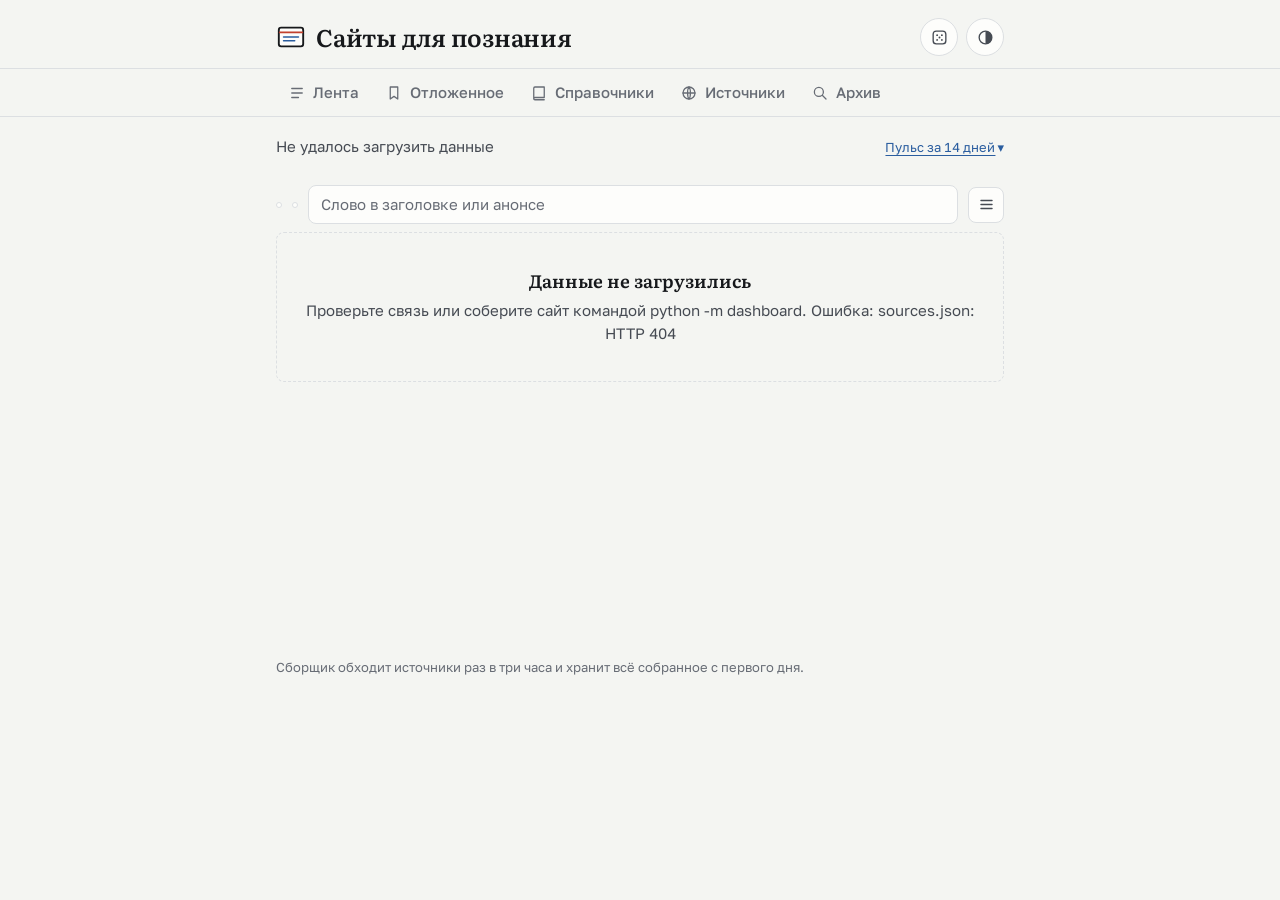
==== commit 962c44eb: "Сбор не чаще раза в три часа: расписание */3 и предохранитель --min-interval 150 Co-Authored-By: Cla" ====
--- a/dashboard/static/index.html
+++ b/dashboard/static/index.html
@@ -138,7 +138,7 @@
 </main>
 
 <footer class="wrap foot">
-  <p>Сборщик обходит источники примерно раз в час и хранит всё собранное с первого дня.</p>
+  <p>Сборщик обходит источники раз в три часа и хранит всё собранное с первого дня.</p>
 </footer>
 
 <dialog class="lucky" id="lucky" aria-labelledby="lucky-title">
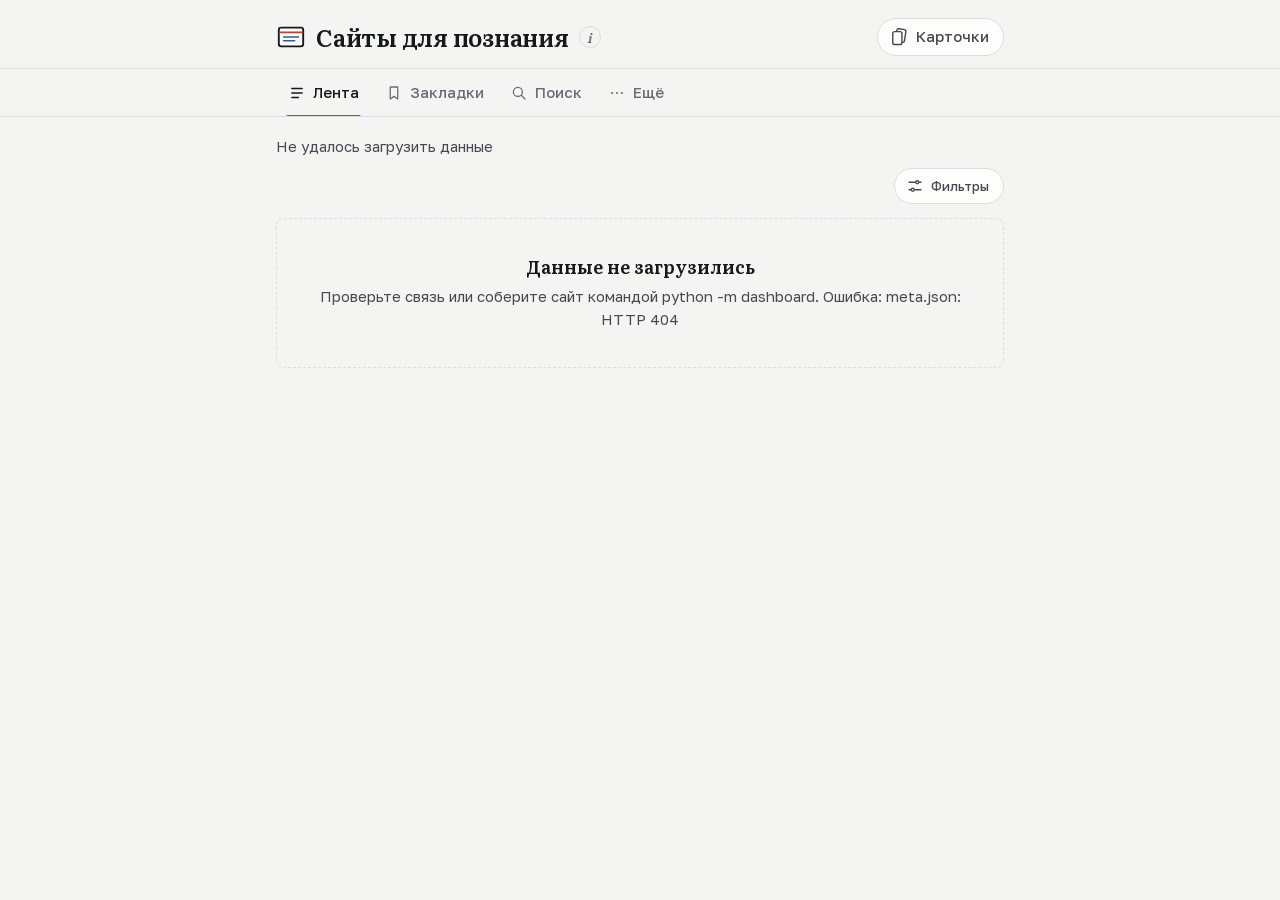
==== commit 24cfdc6a: "Новый интерфейс: 4 вкладки, фильтры за одной кнопкой, «Главное», карточки со свайпом, инструкция «i»" ====
--- a/dashboard/static/index.html
+++ b/dashboard/static/index.html
@@ -16,9 +16,8 @@
 <meta property="og:image:height" content="630">
 <meta property="og:locale" content="ru_RU">
 <meta name="twitter:card" content="summary_large_image">
-<link rel="preconnect" href="https://fonts.googleapis.com">
-<link rel="preconnect" href="https://fonts.gstatic.com" crossorigin>
-<link rel="stylesheet" href="https://fonts.googleapis.com/css2?family=Golos+Text:wght@400;500;600&family=Literata:opsz,wght@7..72,400;7..72,600&display=swap">
+<link rel="preload" href="fonts/golos-text-cyrillic.woff2" as="font" type="font/woff2" crossorigin>
+<link rel="preload" href="fonts/literata-cyrillic.woff2" as="font" type="font/woff2" crossorigin>
 <link rel="stylesheet" href="app.css">
 <link rel="manifest" href="manifest.webmanifest">
 <link rel="icon" href="data:image/svg+xml,%3Csvg xmlns='http://www.w3.org/2000/svg' viewBox='0 0 32 32'%3E%3Crect x='3' y='6' width='26' height='20' rx='2' fill='%23fdfdfb' stroke='%2316181b' stroke-width='2'/%3E%3Cpath d='M4 11h24' stroke='%23c2412d' stroke-width='2'/%3E%3Cpath d='M8 16h16M8 20h12' stroke='%232a5d9f' stroke-width='1.5'/%3E%3C/svg%3E">
@@ -30,18 +29,17 @@
 <body>
 <a class="skip" href="#content">К содержимому</a>
 
-<header class="top">
+<header class="top" id="top">
   <div class="wrap top-row">
     <a class="brand" href="./" aria-label="Сайты для познания — на главную">
       <svg viewBox="0 0 32 32" aria-hidden="true"><rect x="3" y="6" width="26" height="20" rx="2.5" class="mark-card"/><path d="M4 11h24" class="mark-red"/><path d="M8 16h16M8 20h12" class="mark-blue"/></svg>
       <span>Сайты для познания</span>
     </a>
-    <div class="top-actions">
-      <button type="button" class="icon-btn" id="lucky-btn" aria-label="Случайная находка" title="Случайная находка">
-        <svg viewBox="0 0 24 24" aria-hidden="true"><rect x="4" y="4" width="16" height="16" rx="4"/><circle cx="9" cy="9" r="1.2" class="fill"/><circle cx="15" cy="15" r="1.2" class="fill"/><circle cx="15" cy="9" r="1.2" class="fill"/><circle cx="9" cy="15" r="1.2" class="fill"/><circle cx="12" cy="12" r="1.2" class="fill"/></svg>
-      </button>
-      <button type="button" class="icon-btn" id="theme-btn" aria-label="Тема оформления"></button>
-    </div>
+    <button type="button" class="info-btn" id="info-btn" aria-haspopup="dialog" aria-label="Как пользоваться сайтом" title="Как пользоваться сайтом">i</button>
+    <button type="button" class="pill-btn" id="deck-btn" aria-haspopup="dialog" aria-label="Карточки: статьи по одной, со свайпом" title="Карточки: статьи по одной, со свайпом">
+      <svg viewBox="0 0 24 24" aria-hidden="true"><rect x="8.5" y="2.5" width="11" height="15.5" rx="2.2" transform="rotate(9 14 10)"/><rect x="4.5" y="5.5" width="11" height="15.5" rx="2.2" class="card-fill"/></svg>
+      <span class="pill-label">Карточки</span>
+    </button>
   </div>
 </header>
 
@@ -50,106 +48,185 @@
     <button role="tab" id="tab-feed-btn" aria-controls="tab-feed" data-tab="feed">
       <svg viewBox="0 0 24 24" aria-hidden="true"><path d="M5 6h14M5 12h14M5 18h9"/></svg><span>Лента</span></button>
     <button role="tab" id="tab-saved-btn" aria-controls="tab-saved" data-tab="saved">
-      <svg viewBox="0 0 24 24" aria-hidden="true"><path d="M7 4h10v16l-5-3.5L7 20z"/></svg><span>Отложенное</span><b class="tab-count" id="saved-count" hidden></b></button>
-    <button role="tab" id="tab-refs-btn" aria-controls="tab-refs" data-tab="refs">
-      <svg viewBox="0 0 24 24" aria-hidden="true"><path d="M5 5.5A1.5 1.5 0 0 1 6.5 4H19v14H6.5A1.5 1.5 0 0 0 5 19.5zM5 19.5A1.5 1.5 0 0 0 6.5 21H19"/></svg><span>Справочники</span></button>
-    <button role="tab" id="tab-sources-btn" aria-controls="tab-sources" data-tab="sources">
-      <svg viewBox="0 0 24 24" aria-hidden="true"><circle cx="12" cy="12" r="8"/><path d="M4 12h16M12 4c2.5 2.6 2.5 13.4 0 16M12 4c-2.5 2.6-2.5 13.4 0 16"/></svg><span>Источники</span></button>
-    <button role="tab" id="tab-archive-btn" aria-controls="tab-archive" data-tab="archive">
-      <svg viewBox="0 0 24 24" aria-hidden="true"><circle cx="10.5" cy="10.5" r="6"/><path d="m15 15 5 5"/></svg><span>Архив</span></button>
+      <svg viewBox="0 0 24 24" aria-hidden="true"><path d="M7 4h10v16l-5-3.5L7 20z"/></svg><span>Закладки</span><b class="tab-count" id="saved-count" hidden></b></button>
+    <button role="tab" id="tab-search-btn" aria-controls="tab-search" data-tab="search">
+      <svg viewBox="0 0 24 24" aria-hidden="true"><circle cx="10.5" cy="10.5" r="6"/><path d="m15 15 5 5"/></svg><span>Поиск</span></button>
+    <button role="tab" id="tab-more-btn" aria-controls="tab-more" data-tab="more">
+      <svg viewBox="0 0 24 24" aria-hidden="true"><circle cx="5.5" cy="12" r="1.4" class="fill"/><circle cx="12" cy="12" r="1.4" class="fill"/><circle cx="18.5" cy="12" r="1.4" class="fill"/></svg><span>Ещё</span></button>
   </div>
 </nav>
 
 <main class="wrap" id="content">
-  <div id="feed-top">
-    <div class="status-line">
-      <p id="status" aria-live="polite">Загружаю…</p>
-      <button type="button" class="link-btn" id="pulse-btn" aria-expanded="false" aria-controls="pulse">Пульс за 14 дней</button>
-    </div>
-    <figure class="pulse" id="pulse" hidden>
-      <figcaption>Посты по разделам за 14 дней <span class="legend" aria-hidden="true">меньше <i class="lv1"></i><i class="lv2"></i><i class="lv3"></i><i class="lv4"></i><i class="lv5"></i> больше</span></figcaption>
-      <div class="pulse-scroll"><div class="pulse-grid" id="pulse-grid"></div></div>
-      <div class="tooltip" id="tooltip" role="status" hidden></div>
-    </figure>
-  </div>
-
-  <div class="chips" id="chips" role="group" aria-label="Разделы"></div>
-
-  <section id="tab-feed" role="tabpanel" aria-labelledby="tab-feed-btn">
-    <div class="filters">
-      <div class="seg" role="radiogroup" aria-label="Период" id="period"></div>
-      <div class="seg" role="radiogroup" aria-label="Язык" id="lang"></div>
-      <label class="search">
-        <span class="visually-hidden">Фильтр по тексту</span>
-        <input id="q" type="search" placeholder="Слово в заголовке или анонсе" autocomplete="off">
-      </label>
-      <button type="button" class="icon-btn square" id="density-btn" aria-pressed="false" title="Только заголовки" aria-label="Только заголовки">
-        <svg viewBox="0 0 24 24" aria-hidden="true"><path d="M5 7h14M5 12h14M5 17h14"/></svg>
+  <section id="tab-feed" class="panel-tab" role="tabpanel" aria-labelledby="tab-feed-btn">
+    <div id="hint"></div>
+    <p class="status" id="status" aria-live="polite"><span class="sk sk-line" style="width: 62%"></span></p>
+    <div class="feed-bar">
+      <p class="filter-sum" id="filter-sum"></p>
+      <button type="button" class="filter-btn" id="filter-btn" aria-haspopup="dialog">
+        <svg viewBox="0 0 24 24" aria-hidden="true"><path d="M4 7h9M17 7h3M4 17h3M11 17h9"/><circle cx="15" cy="7" r="2"/><circle cx="9" cy="17" r="2"/></svg>
+        <span>Фильтры</span><b class="filter-count" id="filter-count" hidden></b>
       </button>
     </div>
-    <div id="feed" class="feed"></div>
+    <div id="hero"></div>
+    <div id="feed" class="feed" aria-busy="true">
+      <div class="sk-day"><span class="sk sk-line" style="width: 120px; height: 18px"></span></div>
+      <div class="sk-entry"><span class="sk sk-fav"></span><div><span class="sk sk-line" style="width: 34%"></span><span class="sk sk-line sk-title"></span><span class="sk sk-line" style="width: 82%"></span></div></div>
+      <div class="sk-entry"><span class="sk sk-fav"></span><div><span class="sk sk-line" style="width: 28%"></span><span class="sk sk-line sk-title" style="width: 74%"></span><span class="sk sk-line" style="width: 90%"></span></div></div>
+      <div class="sk-entry"><span class="sk sk-fav"></span><div><span class="sk sk-line" style="width: 40%"></span><span class="sk sk-line sk-title" style="width: 88%"></span><span class="sk sk-line" style="width: 66%"></span></div></div>
+      <div class="sk-entry"><span class="sk sk-fav"></span><div><span class="sk sk-line" style="width: 30%"></span><span class="sk sk-line sk-title" style="width: 64%"></span><span class="sk sk-line" style="width: 78%"></span></div></div>
+    </div>
     <button type="button" class="more" id="more" hidden></button>
   </section>
 
-  <section id="tab-saved" role="tabpanel" aria-labelledby="tab-saved-btn" hidden>
-    <div class="saved-head">
-      <p class="intro">Статьи, которые вы отложили кнопкой <svg class="inline-ico" viewBox="0 0 24 24" aria-hidden="true"><path d="M7 4h10v16l-5-3.5L7 20z"/></svg> в ленте.</p>
+  <section id="tab-saved" class="panel-tab" role="tabpanel" aria-labelledby="tab-saved-btn" hidden>
+    <div class="page-head">
+      <h1 class="page-title">Закладки</h1>
       <label class="check"><input type="checkbox" id="hide-read"> Скрыть прочитанное</label>
     </div>
+    <div id="saved-note"></div>
     <div id="saved-list"></div>
+    <div class="saved-tools">
+      <button type="button" class="btn small" id="export-btn">Сохранить копию</button>
+      <label class="btn small">Восстановить из файла<input type="file" id="import-file" accept=".json,application/json" hidden></label>
+      <span class="note" id="backup-note" aria-live="polite"></span>
+    </div>
+  </section>
+
+  <section id="tab-search" class="panel-tab" role="tabpanel" aria-labelledby="tab-search-btn" hidden>
+    <h1 class="visually-hidden">Поиск</h1>
+    <label class="search-box">
+      <svg viewBox="0 0 24 24" aria-hidden="true"><circle cx="10.5" cy="10.5" r="6"/><path d="m15 15 5 5"/></svg>
+      <span class="visually-hidden">Поиск по статьям и источникам</span>
+      <input id="q" type="search" placeholder="Статьи, темы, источники" autocomplete="off" enterkeyhint="search">
+    </label>
+    <div class="search-opts" id="search-opts">
+      <label class="select"><span class="visually-hidden">Раздел</span><select id="a-section"></select></label>
+      <label class="select"><span class="visually-hidden">Порядок</span>
+        <select id="a-sort"><option value="rel">По смыслу</option><option value="new">Сначала новые</option></select></label>
+    </div>
+    <div id="search-empty"></div>
+    <div id="search-results" aria-live="polite"></div>
+    <button type="button" class="more" id="a-more" hidden>Показать ещё</button>
+  </section>
+
+  <section id="tab-more" class="panel-tab" role="tabpanel" aria-labelledby="tab-more-btn" hidden>
+    <h1 class="page-title">Ещё</h1>
+    <button type="button" class="guide-link" id="guide-link">
+      <span class="guide-link-i" aria-hidden="true">i</span>
+      <span><b>Как пользоваться сайтом</b><small>Лента, фильтры, карточки, закладки и поиск — коротко и с картинками</small></span>
+    </button>
+    <details class="panel" id="settings" open>
+      <summary><span>Настройки</span></summary>
+      <div id="settings-body"></div>
+    </details>
+    <details class="panel" id="catalog">
+      <summary><span>Каталог: источники и справочники</span><small id="catalog-sum"></small></summary>
+      <div id="catalog-body"></div>
+    </details>
+    <details class="panel" id="interest">
+      <summary><span>Что вам интересно</span><small id="interest-sum"></small></summary>
+      <div id="interest-body"></div>
+    </details>
     <details class="panel" id="sync">
-      <summary><span>Синхронизация между устройствами</span><small id="sync-state"></small></summary>
+      <summary><span>Синхронизация закладок</span><small id="sync-state"></small></summary>
       <div id="sync-body"></div>
     </details>
-  </section>
-
-  <section id="tab-refs" role="tabpanel" aria-labelledby="tab-refs-btn" hidden>
-    <p class="intro">Справочники, архивы и инструменты подборки. Новых постов у них не бывает — к ним приходят с вопросом.</p>
-    <div id="refs-list"></div>
-  </section>
-
-  <section id="tab-sources" role="tabpanel" aria-labelledby="tab-sources-btn" hidden>
-    <div class="filters">
-      <label class="search">
-        <span class="visually-hidden">Поиск по источникам</span>
-        <input id="sq" type="search" placeholder="Название или тема источника" autocomplete="off">
-      </label>
-    </div>
-    <div id="sources-list"></div>
+    <details class="panel" id="pulse-panel">
+      <summary><span>Пульс за 14 дней</span><small>посты по разделам и дням</small></summary>
+      <div>
+        <figure class="pulse" id="pulse">
+          <figcaption><span class="legend" aria-hidden="true">меньше <i class="lv1"></i><i class="lv2"></i><i class="lv3"></i><i class="lv4"></i><i class="lv5"></i> больше</span></figcaption>
+          <div class="pulse-scroll"><div class="pulse-grid" id="pulse-grid"></div></div>
+          <div class="tooltip" id="tooltip" role="status" hidden></div>
+        </figure>
+      </div>
+    </details>
     <details class="panel" id="diag">
       <summary><span>Состояние сборщика</span><small id="diag-summary"></small></summary>
       <div id="diag-body"></div>
     </details>
   </section>
-
-  <section id="tab-archive" role="tabpanel" aria-labelledby="tab-archive-btn" hidden>
-    <div class="filters">
-      <label class="search">
-        <span class="visually-hidden">Поиск по архиву</span>
-        <input id="aq" type="search" placeholder="Поиск по всем собранным статьям" autocomplete="off">
-      </label>
-      <label class="select"><span class="visually-hidden">Раздел</span><select id="a-section"></select></label>
-      <label class="select"><span class="visually-hidden">Порядок</span>
-        <select id="a-sort"><option value="rel">По смыслу</option><option value="new">Сначала новые</option></select></label>
-    </div>
-    <div id="archive-list" aria-live="polite"></div>
-    <button type="button" class="more" id="a-more" hidden>Показать ещё</button>
-  </section>
 </main>
 
-<footer class="wrap foot">
-  <p>Сборщик обходит источники раз в три часа и хранит всё собранное с первого дня.</p>
-</footer>
-
-<dialog class="lucky" id="lucky" aria-labelledby="lucky-title">
-  <form method="dialog" class="lucky-close-form"><button class="icon-btn lucky-x" aria-label="Закрыть">×</button></form>
-  <p class="lucky-kicker" id="lucky-title">Случайная находка</p>
-  <div class="lucky-card" id="lucky-card"></div>
-  <div class="lucky-actions">
-    <a class="btn primary" id="lucky-open" href="#" target="_blank" rel="noopener">Открыть</a>
-    <button type="button" class="btn" id="lucky-again">Ещё раз</button>
-  </div>
+<!-- фильтры ленты: на телефоне выезжают снизу -->
+<dialog class="sheet" id="filters" aria-labelledby="filters-title">
+  <div class="sheet-grip" aria-hidden="true"></div>
+  <div class="sheet-head">
+    <h2 id="filters-title">Фильтры</h2>
+    <button type="button" class="link-btn" id="filters-reset">Сбросить</button>
+  </div>
+  <h3 class="sheet-label">Разделы</h3>
+  <div class="chips" id="chips" role="group" aria-label="Разделы"></div>
+  <h3 class="sheet-label">Период</h3>
+  <div class="seg" role="radiogroup" aria-label="Период" id="period"></div>
+  <h3 class="sheet-label">Язык</h3>
+  <div class="seg" role="radiogroup" aria-label="Язык" id="lang"></div>
+  <h3 class="sheet-label">Вид ленты</h3>
+  <div class="seg" role="radiogroup" aria-label="Вид ленты" id="density"></div>
+  <form method="dialog" class="sheet-foot"><button class="btn primary wide" id="filters-done">Показать <span id="filters-n"></span></button></form>
 </dialog>
+
+<!-- карточки: статьи по одной, свайп вправо — открыть, влево — дальше, вверх — в закладки -->
+<dialog class="deck" id="deck" aria-label="Карточки">
+  <div class="deck-top">
+    <button type="button" class="icon-btn" id="deck-close" aria-label="Закрыть карточки">
+      <svg viewBox="0 0 24 24" aria-hidden="true"><path d="M6 6l12 12M18 6 6 18"/></svg></button>
+    <div class="seg small" role="radiogroup" aria-label="Порядок карточек" id="deck-mode"></div>
+    <button type="button" class="queue-btn" id="deck-queue-btn" hidden>Очередь <b id="deck-queue-n"></b></button>
+  </div>
+  <p class="deck-info" id="deck-info" aria-live="polite"></p>
+  <div class="deck-stage" id="deck-stage"></div>
+  <div class="deck-actions" id="deck-actions">
+    <button type="button" class="round small" id="deck-undo" aria-label="Вернуть предыдущую карточку" title="Вернуть предыдущую (↓)">
+      <svg viewBox="0 0 24 24" aria-hidden="true"><path d="M9 7 4.5 11.5 9 16"/><path d="M5 11.5h9a5 5 0 0 1 0 10h-2"/></svg></button>
+    <button type="button" class="round" id="deck-skip" aria-label="Дальше" title="Дальше (←)">
+      <svg viewBox="0 0 24 24" aria-hidden="true"><path d="M19 12H5M11 6l-6 6 6 6"/></svg></button>
+    <button type="button" class="round save-round" id="deck-save" aria-label="В закладки" title="В закладки (↑)">
+      <svg viewBox="0 0 24 24" aria-hidden="true"><path d="M7 4h10v16l-5-3.5L7 20z"/></svg></button>
+    <button type="button" class="round primary" id="deck-open" aria-label="Открыть статью" title="Открыть (→)">
+      <svg viewBox="0 0 24 24" aria-hidden="true"><path d="M5 12h14M13 6l6 6-6 6"/></svg></button>
+  </div>
+  <p class="deck-hint" id="deck-hint"></p>
+  <div class="deck-queue" id="deck-queue" hidden></div>
+</dialog>
+
+<!-- инструкция: открывается кнопкой «i» -->
+<dialog class="guide" id="guide" aria-labelledby="guide-title">
+  <form method="dialog" class="guide-x-form"><button class="icon-btn" aria-label="Закрыть инструкцию">
+    <svg viewBox="0 0 24 24" aria-hidden="true"><path d="M6 6l12 12M18 6 6 18"/></svg></button></form>
+  <p class="kicker">Сайты для познания</p>
+  <h2 id="guide-title">Как пользоваться</h2>
+  <p class="guide-lead">Здесь собираются свежие статьи с <b id="guide-count">сайтов</b> вашей подборки: философия, наука, история, культура, технологии. Сборщик обходит их раз в три часа и хранит всё собранное с первого дня.</p>
+  <ol class="guide-list">
+    <li><span class="g-ico" aria-hidden="true"><svg viewBox="0 0 24 24"><path d="M5 6h14M5 12h14M5 18h9"/></svg></span>
+      <div><h3>Лента</h3><p>Новые статьи по дням, сверху самые свежие. Красная полоска слева — вышло после вашего прошлого визита. Наверху — «Главное»: пара материалов с сайтов, которые пишут редко и обстоятельно.</p></div></li>
+    <li><span class="g-ico" aria-hidden="true"><svg viewBox="0 0 24 24"><path d="M4 7h9M17 7h3M4 17h3M11 17h9"/><circle cx="15" cy="7" r="2"/><circle cx="9" cy="17" r="2"/></svg></span>
+      <div><h3>Фильтры</h3><p>Кнопка «Фильтры» над лентой: разделы, период, язык и режим «только заголовки». Строка рядом показывает, что выбрано сейчас, а «сбросить» возвращает всё как было.</p></div></li>
+    <li><span class="g-ico" aria-hidden="true"><svg viewBox="0 0 24 24"><path d="M5 7h14M5 12h8M5 17h11"/><path d="m17 14 2 2-2 2"/></svg></span>
+      <div><h3>Меньше шума</h3><p>Если сайт выпустил за день много новостей, они свёрнуты в одну строку — нажмите, чтобы раскрыть. Одна и та же новость с разных сайтов показана один раз: «и ещё в 2 источниках».</p></div></li>
+    <li class="g-wide"><span class="g-ico" aria-hidden="true"><svg viewBox="0 0 24 24"><rect x="8.5" y="2.5" width="11" height="15.5" rx="2.2" transform="rotate(9 14 10)"/><rect x="4.5" y="5.5" width="11" height="15.5" rx="2.2" class="card-fill"/></svg></span>
+      <div><h3>Карточки</h3><p>Кнопка «Карточки» в шапке показывает статьи по одной — как в приложениях знакомств.</p>
+        <div class="g-swipe" aria-hidden="true">
+          <span class="g-arrow g-left">← дальше</span>
+          <span class="g-card"><i></i><i></i><i></i><em class="g-up">↑ в закладки</em></span>
+          <span class="g-arrow g-right">открыть →</span>
+        </div>
+        <p>На компьютере — стрелки на клавиатуре, ↓ возвращает предыдущую карточку. «По порядку» идёт от самых новых и помнит, где вы остановились; «Вперемешку» — случайные находки. В настройках можно сделать так, чтобы свайп вправо не открывал статью сразу, а клал её в очередь.</p></div></li>
+    <li><span class="g-ico" aria-hidden="true"><svg viewBox="0 0 24 24"><path d="M7 4h10v16l-5-3.5L7 20z"/></svg></span>
+      <div><h3>Закладки</h3><p>Значок закладки справа от статьи. Закладки хранятся в этом браузере: сохраните копию файлом или включите синхронизацию между устройствами во вкладке «Ещё».</p></div></li>
+    <li><span class="g-ico" aria-hidden="true"><svg viewBox="0 0 24 24"><circle cx="10.5" cy="10.5" r="6"/><path d="m15 15 5 5"/></svg></span>
+      <div><h3>Поиск</h3><p>Одно поле на всё: источники, свежие статьи и весь архив с первого дня. Под многими статьями есть «ещё на эту тему» — похожие материалы из архива.</p></div></li>
+    <li><span class="g-ico" aria-hidden="true"><svg viewBox="0 0 24 24"><path d="M12 3v3M12 18v3M3 12h3M18 12h3M5.6 5.6l2.1 2.1M16.3 16.3l2.1 2.1M5.6 18.4l2.1-2.1M16.3 7.7l2.1-2.1"/><circle cx="12" cy="12" r="3"/></svg></span>
+      <div><h3>Сайт подстраивается под вас</h3><p>Открытые статьи, закладки и пропуски в карточках подсказывают, какие сайты вам интереснее. Их статьи поднимаются выше внутри дня и чаще попадают в «Главное». Всё хранится только в вашем браузере; посмотреть и сбросить — в «Ещё».</p></div></li>
+    <li><span class="g-ico" aria-hidden="true"><svg viewBox="0 0 24 24"><circle cx="5.5" cy="12" r="1.4" class="fill"/><circle cx="12" cy="12" r="1.4" class="fill"/><circle cx="18.5" cy="12" r="1.4" class="fill"/></svg></span>
+      <div><h3>Ещё</h3><p>Каталог всех источников и справочников (любой сайт можно убрать из ленты), настройки, синхронизация, «Пульс» по дням и состояние сборщика.</p></div></li>
+    <li><span class="g-ico" aria-hidden="true"><svg viewBox="0 0 24 24"><rect x="7" y="2.5" width="10" height="19" rx="2.5"/><path d="M11 18.5h2"/></svg></span>
+      <div><h3>На телефон</h3><p>iPhone: Safari → «Поделиться» → «На экран „Домой“». Android: меню браузера → «Установить приложение». Сайт откроется как приложение и будет работать без сети.</p></div></li>
+  </ol>
+  <form method="dialog"><button class="btn primary wide">Понятно</button></form>
+</dialog>
+
+<div class="toast" id="toast" role="status" aria-live="polite" hidden></div>
 <script src="app.js"></script>
 </body>
 </html>
--- a/dashboard/static/app.css
+++ b/dashboard/static/app.css
@@ -1,5 +1,18 @@
 /* Журнальная лента: бумага, тонкие линейки, красная линия — акцент, синий — ссылки и данные.
-   Два шрифта: Literata для заголовков статей, Golos для интерфейса. */
+   Два шрифта, оба лежат на этом же сайте: Literata для заголовков статей, Golos для интерфейса. */
+@font-face { font-family: "Golos Text"; font-style: normal; font-weight: 400 600; font-display: swap;
+  src: url(fonts/golos-text-cyrillic.woff2) format("woff2"); unicode-range: U+0301, U+0400-045F, U+0490-0491, U+04B0-04B1, U+2116; }
+@font-face { font-family: "Golos Text"; font-style: normal; font-weight: 400 600; font-display: swap;
+  src: url(fonts/golos-text-latin-ext.woff2) format("woff2"); unicode-range: U+0100-02BA, U+02BD-02C5, U+02C7-02CC, U+02CE-02D7, U+02DD-02FF, U+0304, U+0308, U+0329, U+1D00-1DBF, U+1E00-1E9F, U+1EF2-1EFF, U+2020, U+20A0-20AB, U+20AD-20C4, U+2113, U+2C60-2C7F, U+A720-A7FF; }
+@font-face { font-family: "Golos Text"; font-style: normal; font-weight: 400 600; font-display: swap;
+  src: url(fonts/golos-text-latin.woff2) format("woff2"); unicode-range: U+0000-00FF, U+0131, U+0152-0153, U+02BB-02BC, U+02C6, U+02DA, U+02DC, U+0304, U+0308, U+0329, U+2000-206F, U+20AC, U+2122, U+2191, U+2193, U+2212, U+2215, U+FEFF, U+FFFD; }
+@font-face { font-family: "Literata"; font-style: normal; font-weight: 400 600; font-display: swap;
+  src: url(fonts/literata-cyrillic.woff2) format("woff2"); unicode-range: U+0301, U+0400-045F, U+0490-0491, U+04B0-04B1, U+2116; }
+@font-face { font-family: "Literata"; font-style: normal; font-weight: 400 600; font-display: swap;
+  src: url(fonts/literata-latin-ext.woff2) format("woff2"); unicode-range: U+0100-02BA, U+02BD-02C5, U+02C7-02CC, U+02CE-02D7, U+02DD-02FF, U+0304, U+0308, U+0329, U+1D00-1DBF, U+1E00-1E9F, U+1EF2-1EFF, U+2020, U+20A0-20AB, U+20AD-20C4, U+2113, U+2C60-2C7F, U+A720-A7FF; }
+@font-face { font-family: "Literata"; font-style: normal; font-weight: 400 600; font-display: swap;
+  src: url(fonts/literata-latin.woff2) format("woff2"); unicode-range: U+0000-00FF, U+0131, U+0152-0153, U+02BB-02BC, U+02C6, U+02DA, U+02DC, U+0304, U+0308, U+0329, U+2000-206F, U+20AC, U+2122, U+2191, U+2193, U+2212, U+2215, U+FEFF, U+FFFD; }
+
 :root {
   --paper: #f4f5f2;
   --card: #fdfdfb;
@@ -16,11 +29,13 @@
   --good: #1f8a3a;
   --warn: #c98a07;
   --crit: #d03b3b;
+  --skel: #e5e8e6;
   --lv0: #e6e9ec; --lv1: #cde2fb; --lv2: #9ec5f4; --lv3: #5598e7; --lv4: #256abf; --lv5: #184f95;
   /* цвета разделов: приглушённые, различимые и в светлой, и в тёмной теме */
   --s0: #b8432f; --s1: #8a5a00; --s2: #7a4fa3; --s3: #2a5d9f; --s4: #6b6e2a;
   --s5: #b0447a; --s6: #2d7a6c; --s7: #3f7d3a; --s8: #59616d;
   --shadow: 0 12px 32px -18px rgba(22, 24, 27, 0.35);
+  --shadow-card: 0 18px 40px -22px rgba(22, 24, 27, 0.45), 0 2px 6px -2px rgba(22, 24, 27, 0.08);
 
   --font-display: "Literata", "Iowan Old Style", Georgia, serif;
   --font-ui: "Golos Text", system-ui, -apple-system, "Segoe UI", sans-serif;
@@ -30,15 +45,17 @@
   --step-0: 0.9375rem;
   --step-1: 1.125rem;
   --step-2: 1.375rem;
+  --step-3: 1.75rem;
   --radius: 8px;
   --tabs-h: 49px;
   --measure: 760px;
+  --ease: cubic-bezier(.2, .8, .2, 1);
 }
 @media (prefers-color-scheme: dark) {
   :root:not([data-theme="light"]) {
     --paper: #111316; --card: #181b1f; --card-2: #1b1f24;
     --ink: #e8eaed; --ink-2: #b6bbc3; --muted: #8d939c;
-    --rule: #2a2e35; --ruling: #22262c;
+    --rule: #2a2e35; --ruling: #22262c; --skel: #22262c;
     --red: #e3644f; --red-wash: rgba(227, 100, 79, 0.12);
     --blue: #8db3ea; --blue-wash: rgba(141, 179, 234, 0.12);
     --good: #4cc26a; --warn: #e3b341; --crit: #f07067;
@@ -46,13 +63,14 @@
     --s0: #ef8a76; --s1: #e0b04f; --s2: #b998e0; --s3: #8db3ea; --s4: #c2c56a;
     --s5: #e78bb7; --s6: #6cc4b2; --s7: #86c77f; --s8: #a3abb8;
     --shadow: 0 14px 36px -18px rgba(0, 0, 0, 0.9);
+    --shadow-card: 0 22px 44px -20px rgba(0, 0, 0, 0.95), 0 2px 6px -2px rgba(0, 0, 0, 0.5);
     color-scheme: dark;
   }
 }
 :root[data-theme="dark"] {
   --paper: #111316; --card: #181b1f; --card-2: #1b1f24;
   --ink: #e8eaed; --ink-2: #b6bbc3; --muted: #8d939c;
-  --rule: #2a2e35; --ruling: #22262c;
+  --rule: #2a2e35; --ruling: #22262c; --skel: #22262c;
   --red: #e3644f; --red-wash: rgba(227, 100, 79, 0.12);
   --blue: #8db3ea; --blue-wash: rgba(141, 179, 234, 0.12);
   --good: #4cc26a; --warn: #e3b341; --crit: #f07067;
@@ -60,6 +78,7 @@
   --s0: #ef8a76; --s1: #e0b04f; --s2: #b998e0; --s3: #8db3ea; --s4: #c2c56a;
   --s5: #e78bb7; --s6: #6cc4b2; --s7: #86c77f; --s8: #a3abb8;
   --shadow: 0 14px 36px -18px rgba(0, 0, 0, 0.9);
+  --shadow-card: 0 22px 44px -20px rgba(0, 0, 0, 0.95), 0 2px 6px -2px rgba(0, 0, 0, 0.5);
   color-scheme: dark;
 }
 
@@ -83,25 +102,40 @@
 }
 svg { fill: none; stroke: currentColor; stroke-width: 1.7; stroke-linecap: round; stroke-linejoin: round; }
 svg .fill { fill: currentColor; stroke: none; }
+svg .card-fill { fill: var(--card); }
 
 /* ---------- шапка ---------- */
-.top { padding-top: env(safe-area-inset-top, 0px); }
-.top-row { display: flex; align-items: center; justify-content: space-between; gap: 12px; padding-block: 18px 12px; }
+.top { padding-top: env(safe-area-inset-top, 0px); background: var(--paper); }
+.top-row { display: flex; align-items: center; gap: 10px; padding-block: 18px 12px; }
 .brand { display: inline-flex; align-items: center; gap: 10px; text-decoration: none; min-width: 0; }
 .brand svg { width: 30px; height: 30px; flex: none; stroke-width: 2; }
 .brand .mark-card { fill: var(--card); stroke: var(--ink); }
 .brand .mark-red { stroke: var(--red); }
 .brand .mark-blue { stroke: var(--blue); stroke-width: 1.5; }
 .brand span { font: 600 1.5rem/1.1 var(--font-display); letter-spacing: -0.01em; white-space: nowrap; overflow: hidden; text-overflow: ellipsis; }
-.top-actions { display: flex; gap: 8px; }
+/* неприметная кнопка «i»: инструкция */
+.info-btn {
+  appearance: none; flex: none; width: 22px; height: 22px; padding: 0; border-radius: 50%; cursor: pointer;
+  border: 1px solid var(--rule); background: transparent; color: var(--muted);
+  font: italic 600 0.8125rem/1 var(--font-display); display: grid; place-items: center;
+  transition: color .15s, border-color .15s; position: relative;
+}
+.info-btn::after { content: ""; position: absolute; inset: -11px; }   /* палец попадает легко, а значок маленький */
+.info-btn:hover { color: var(--blue); border-color: var(--blue); }
+.pill-btn {
+  appearance: none; margin-left: auto; flex: none; display: inline-flex; align-items: center; gap: 7px; height: 38px; padding: 0 14px 0 11px;
+  border: 1px solid var(--rule); border-radius: 99px; background: var(--card); cursor: pointer; color: var(--ink-2); font-weight: 500;
+  transition: border-color .15s, color .15s, transform .15s var(--ease);
+}
+.pill-btn svg { width: 20px; height: 20px; }
+.pill-btn:hover { border-color: var(--blue); color: var(--blue); }
+.pill-btn:active { transform: scale(.96); }
 .icon-btn {
   appearance: none; display: inline-grid; place-items: center; width: 38px; height: 38px; padding: 0; flex: none;
   border: 1px solid var(--rule); border-radius: 50%; background: var(--card); cursor: pointer; color: var(--ink-2);
   transition: border-color .15s, color .15s, background-color .15s;
 }
-.icon-btn.square { border-radius: var(--radius); width: 36px; height: 36px; }
 .icon-btn:hover { border-color: var(--blue); color: var(--blue); }
-.icon-btn[aria-pressed="true"] { background: var(--ink); color: var(--paper); border-color: var(--ink); }
 .icon-btn svg { width: 19px; height: 19px; }
 
 /* ---------- вкладки ---------- */
@@ -119,91 +153,89 @@
 }
 .tabs button svg { width: 18px; height: 18px; }
 .tabs button:hover, .tabs button[aria-selected="true"] { color: var(--ink); }
-.tabs button[aria-selected="true"]::after { content: ""; position: absolute; left: 10px; right: 10px; bottom: -1px; height: 2px; background: var(--red); border-radius: 2px 2px 0 0; }
+.tabs button::after { content: ""; position: absolute; left: 10px; right: 10px; bottom: -1px; height: 2px; background: var(--red); border-radius: 2px 2px 0 0; transform: scaleX(0); transition: transform .25s var(--ease); }
+.tabs button[aria-selected="true"]::after { transform: scaleX(1); }
 .tab-count { min-width: 1.5em; padding: 0 6px; border-radius: 99px; background: var(--blue-wash); color: var(--ink-2); font: 500 var(--step--2)/1.6 var(--font-ui); text-align: center; }
 
-main { padding-block: 18px 40px; min-height: 60vh; }
-
-/* ---------- строка состояния и пульс ---------- */
-.status-line { display: flex; flex-wrap: wrap; align-items: baseline; justify-content: space-between; gap: 4px 16px; margin-bottom: 14px; }
-.status-line p { margin: 0; color: var(--ink-2); }
-.status-line p b { color: var(--ink); font-weight: 600; }
-.status-line .late { color: var(--red); }
+main { padding-block: 18px 48px; min-height: 60vh; }
+.panel-tab:not([hidden]) { animation: fade-up .28s var(--ease); }
+.page-title { margin: 0 0 14px; font: 600 var(--step-2)/1.2 var(--font-display); }
+.page-head { display: flex; flex-wrap: wrap; align-items: baseline; justify-content: space-between; gap: 6px 16px; }
+
+/* ---------- скелетоны: серые заготовки, пока грузятся данные ---------- */
+.sk { display: block; height: 12px; border-radius: 6px; background: var(--skel); position: relative; overflow: hidden; }
+.sk::after {
+  content: ""; position: absolute; inset: 0; transform: translateX(-100%);
+  background: linear-gradient(90deg, transparent, color-mix(in srgb, var(--paper) 65%, transparent), transparent);
+  animation: shimmer 1.4s infinite;
+}
+.sk-line { margin: 7px 0; }
+.sk-title { height: 17px; width: 92%; margin: 9px 0; }
+.sk-fav { width: 22px; height: 22px; border-radius: 5px; margin-top: 2px; }
+.sk-day { padding: 14px 0 9px; border-bottom: 2px solid var(--skel); margin-bottom: 4px; }
+.sk-entry { display: grid; grid-template-columns: 22px 1fr; gap: 14px; padding: 12px 0 13px; border-bottom: 1px solid var(--ruling); }
+.status .sk { display: inline-block; height: 14px; vertical-align: middle; margin: 0; }
+
+/* ---------- первая подсказка ---------- */
+.hint {
+  margin: 0 0 16px; padding: 14px 16px 12px; border-radius: 12px; border: 1px solid var(--rule); background: var(--card);
+  border-left: 3px solid var(--red); animation: fade-up .35s var(--ease);
+}
+.hint-title { margin: 0 0 6px; font: 600 var(--step-1)/1.3 var(--font-display); }
+.hint ol { margin: 0 0 10px; padding-left: 20px; color: var(--ink-2); }
+.hint li { margin: 2px 0; }
+.hint-actions { display: flex; flex-wrap: wrap; gap: 8px 14px; align-items: center; }
+
+/* ---------- строка состояния и фильтры ---------- */
+.status { margin: 0 0 10px; color: var(--ink-2); min-height: 1.55em; }
+.status b { color: var(--ink); font-weight: 600; }
+.status .late { color: var(--red); }
+.feed-bar { display: flex; align-items: center; justify-content: space-between; gap: 12px; margin-bottom: 14px; }
+.filter-sum { margin: 0; font-size: var(--step--1); color: var(--muted); min-width: 0; }
+.filter-sum .on { color: var(--ink-2); }
+.filter-btn {
+  appearance: none; flex: none; display: inline-flex; align-items: center; gap: 7px; height: 36px; padding: 0 14px 0 11px;
+  border: 1px solid var(--rule); border-radius: 99px; background: var(--card); cursor: pointer; color: var(--ink-2);
+  font-size: var(--step--1); font-weight: 500; transition: border-color .15s, color .15s;
+}
+.filter-btn svg { width: 18px; height: 18px; }
+.filter-btn:hover { border-color: var(--blue); color: var(--blue); }
+.filter-count { min-width: 18px; height: 18px; padding: 0 5px; border-radius: 99px; background: var(--ink); color: var(--paper); font: 600 0.6875rem/18px var(--font-ui); text-align: center; }
 .link-btn {
   appearance: none; border: 0; background: none; padding: 2px 0; cursor: pointer; color: var(--blue); font-size: var(--step--1);
   text-decoration: underline; text-underline-offset: 3px; text-decoration-thickness: 1px;
 }
-.link-btn[aria-expanded]::after { content: " ▾"; text-decoration: none; display: inline-block; margin-left: 2px; }
-.link-btn[aria-expanded="true"]::after { content: " ▴"; }
-
-.pulse { margin: 0 0 18px; padding: 14px 16px 10px; background: var(--card); border: 1px solid var(--rule); border-radius: var(--radius); position: relative; }
-.pulse figcaption { display: flex; flex-wrap: wrap; align-items: center; gap: 4px 12px; margin-bottom: 10px; font-size: var(--step--1); color: var(--muted); }
-.legend { margin-left: auto; display: inline-flex; align-items: center; gap: 3px; font-size: var(--step--2); }
-.legend i { width: 11px; height: 11px; border-radius: 3px; display: inline-block; }
-.legend i:first-of-type { margin-left: 5px; } .legend i:last-of-type { margin-right: 5px; }
-.lv0 { background: var(--lv0); } .lv1 { background: var(--lv1); } .lv2 { background: var(--lv2); }
-.lv3 { background: var(--lv3); } .lv4 { background: var(--lv4); } .lv5 { background: var(--lv5); }
-.pulse-scroll { overflow-x: auto; scrollbar-width: thin; padding-bottom: 4px; }
-.pulse-grid { display: grid; grid-template-columns: minmax(130px, 170px) repeat(14, minmax(16px, 1fr)) 36px; gap: 3px; min-width: 500px; font-size: var(--step--2); }
-.pg-bar { display: flex; flex-direction: column; justify-content: flex-end; align-items: center; height: 44px; position: relative; }
-.pg-bar i { display: block; width: min(14px, 70%); border-radius: 2px 2px 0 0; background: var(--blue); height: var(--h); }
-.pg-bar.today i { background: var(--red); }
-.pg-bar em { position: absolute; top: -2px; font-style: normal; color: var(--ink-2); }
-.pg-label { display: flex; align-items: center; gap: 7px; min-width: 0; height: 20px; color: var(--ink-2); padding-right: 6px; }
-.pg-label span { overflow: hidden; text-overflow: ellipsis; white-space: nowrap; }
-.pg-cell { height: 20px; border-radius: 3px; }
-.pg-total { line-height: 20px; color: var(--muted); text-align: right; }
-.pulse-grid.has-sel .pg-dim { opacity: .35; }
-.pg-days { color: var(--muted); text-align: center; padding-top: 3px; }
-.pg-days.today { color: var(--red); font-weight: 500; }
-.tooltip {
-  position: absolute; pointer-events: none; z-index: 5; background: var(--ink); color: var(--paper);
-  padding: 5px 9px; border-radius: 5px; font-size: var(--step--1); white-space: nowrap; transform: translate(-50%, calc(-100% - 6px));
-}
-.tooltip strong { font-weight: 600; margin-right: 5px; }
-
-/* ---------- разделы-«таблетки» ---------- */
-.chips { display: flex; flex-wrap: wrap; gap: 6px; margin-bottom: 12px; }
-.chip {
-  appearance: none; display: inline-flex; align-items: center; gap: 7px; padding: 5px 11px; cursor: pointer; white-space: nowrap;
-  border: 1px solid var(--rule); border-radius: 99px; background: var(--card); font-size: var(--step--1); color: var(--ink-2);
-  transition: border-color .15s, background-color .15s, color .15s;
-}
-.chip:hover { border-color: var(--blue); }
-.chip[aria-pressed="true"] { border-color: var(--ink); background: var(--ink); color: var(--paper); }
-.chip b { font-weight: 500; color: var(--muted); }
-.chip[aria-pressed="true"] b { color: inherit; opacity: .7; }
-.chip.empty { opacity: .55; }
-.dot { width: 8px; height: 8px; border-radius: 50%; background: var(--c, var(--muted)); flex: none; display: inline-block; }
-.chip[aria-pressed="true"] .dot { box-shadow: 0 0 0 1.5px var(--paper); }
-
-/* ---------- фильтры ---------- */
-.filters { display: flex; flex-wrap: wrap; align-items: center; gap: 8px 10px; margin-bottom: 8px; }
-.seg { display: inline-flex; border: 1px solid var(--rule); border-radius: var(--radius); background: var(--card); padding: 2px; }
-.seg button {
-  appearance: none; border: 0; background: none; cursor: pointer; padding: 5px 10px;
-  border-radius: 6px; font-size: var(--step--1); color: var(--ink-2); white-space: nowrap;
-}
-.seg button[aria-checked="true"] { background: var(--ink); color: var(--paper); }
-.seg button:not([aria-checked="true"]):hover { background: var(--blue-wash); }
-.search { flex: 1 1 200px; min-width: 0; }
-.search input, .select select {
-  width: 100%; padding: 7px 12px; border-radius: var(--radius); border: 1px solid var(--rule); background: var(--card);
-}
-.select select { width: auto; padding-right: 8px; cursor: pointer; }
-.search input:focus, .select select:focus { border-color: var(--blue); box-shadow: 0 0 0 3px var(--blue-wash); outline: none; }
-.search input::placeholder { color: var(--muted); }
-.intro { margin: 0 0 16px; color: var(--ink-2); max-width: 62ch; }
+
+/* ---------- «Главное» ---------- */
+.hero { margin: 0 0 20px; }
+.kicker { margin: 0 0 8px; font-size: var(--step--2); font-weight: 600; letter-spacing: .08em; text-transform: uppercase; color: var(--red); }
+.hero-grid { display: grid; grid-template-columns: repeat(2, minmax(0, 1fr)); gap: 10px; }
+.hero-card:last-child:nth-child(2) { grid-column: 1 / -1; }
+@media (max-width: 560px) { .hero-grid { grid-template-columns: minmax(0, 1fr); } }
+.hero-card {
+  position: relative; display: flex; flex-direction: column; gap: 6px; min-width: 0; padding: 14px 16px 14px; border-radius: 12px;
+  background: var(--card); border: 1px solid var(--rule); border-top: 3px solid var(--c, var(--red));
+  transition: transform .2s var(--ease), box-shadow .2s var(--ease), border-color .2s;
+}
+.hero-card:hover { transform: translateY(-2px); box-shadow: var(--shadow); }
+.hero-card:first-child { grid-column: 1 / -1; }
+.hero-card .entry-meta { padding-right: 34px; }
+.hero-card h3 { margin: 0; font: 600 var(--step-1)/1.32 var(--font-display); text-wrap: pretty; }
+.hero-card:first-child h3 { font-size: var(--step-2); text-wrap: balance; }
+.hero-card h3 a { text-decoration: none; }
+.hero-card h3 a::after { content: ""; position: absolute; inset: 0; border-radius: 12px; }   /* вся карточка — ссылка */
+.hero-card p { margin: 0; color: var(--ink-2); font-size: var(--step--1);
+  display: -webkit-box; -webkit-line-clamp: 3; -webkit-box-orient: vertical; overflow: hidden; }
+.hero-card .save { position: absolute; top: 9px; right: 8px; z-index: 1; }
 
 /* ---------- лента ---------- */
-.feed { margin-top: 6px; }
+.feed { margin-top: 2px; }
 .day { margin-bottom: 8px; }
 .day-head {
   position: sticky; top: var(--tabs-h); z-index: 5; display: flex; align-items: baseline; justify-content: space-between; gap: 12px;
-  padding: 12px 0 7px; background: var(--paper); border-bottom: 2px solid var(--red);
+  padding: 12px 0 7px; background: var(--paper); border-bottom: 2px solid var(--red); transition: top .25s var(--ease);
 }
 .day-head h2 { margin: 0; font: 600 var(--step-1)/1.2 var(--font-display); }
-.day-head span { font-size: var(--step--1); color: var(--muted); }
 .entry { position: relative; display: grid; grid-template-columns: 22px minmax(0, 1fr) auto; gap: 0 14px; padding: 14px 0 15px; border-bottom: 1px solid var(--ruling); }
 .entry:last-child { border-bottom: 0; }
 .fav, .fav-letter { width: 22px; height: 22px; border-radius: 5px; margin-top: 2px; object-fit: contain; background: var(--card); box-shadow: 0 0 0 1px var(--rule); }
@@ -216,7 +248,7 @@
 .entry h3 { margin: 3px 0 0; font: 400 var(--step-1)/1.38 var(--font-display); text-wrap: pretty; }
 .entry h3 a { text-decoration: none; }
 .entry h3 a:hover { text-decoration: underline; text-decoration-thickness: 1px; text-underline-offset: 3px; }
-.entry h3 a:visited { color: var(--muted); }
+.entry h3 a:visited, .hero-card h3 a:visited { color: var(--muted); }
 .entry p { margin: 4px 0 0; color: var(--ink-2); max-width: 66ch;
   display: -webkit-box; -webkit-line-clamp: 2; -webkit-box-orient: vertical; overflow: hidden; }
 .entry.is-new::before { content: ""; position: absolute; left: -12px; top: 16px; bottom: 16px; width: 3px; background: var(--red); border-radius: 2px; }
@@ -225,43 +257,95 @@
   width: 30px; height: 30px; border-radius: 6px; display: grid; place-items: center; opacity: .55; transition: opacity .15s, color .15s;
 }
 .save svg { width: 18px; height: 18px; }
-.entry:hover .save, .save:focus-visible { opacity: 1; }
+.entry:hover .save, .hero-card:hover .save, .save:focus-visible { opacity: 1; }
 .save:hover { color: var(--blue); }
 .save[aria-pressed="true"] { opacity: 1; color: var(--red); }
 .save[aria-pressed="true"] svg path { fill: currentColor; }
+.save.pop svg { animation: pop .35s var(--ease); }
+/* на телефоне наведения нет: закладка всегда видна целиком и крупнее под палец */
+@media (hover: none) {
+  .save { opacity: 1; width: 44px; height: 44px; margin: -8px -10px -8px -6px; }
+  .save svg { width: 20px; height: 20px; }
+}
+.entry-extra { display: flex; flex-wrap: wrap; gap: 2px 14px; margin-top: 5px; }
+.mini-link {
+  appearance: none; border: 0; background: none; padding: 2px 0; cursor: pointer; color: var(--muted); font-size: var(--step--1);
+  display: inline-flex; align-items: center; gap: 4px;
+}
+.mini-link:hover, .mini-link[aria-expanded="true"] { color: var(--blue); }
+.mini-link::after { content: "▾"; font-size: .8em; transition: transform .2s var(--ease); }
+.mini-link[aria-expanded="true"]::after { transform: rotate(180deg); }
+.sublist { margin: 6px 0 2px; padding: 2px 0 2px 12px; border-left: 2px solid var(--ruling); animation: fade-up .25s var(--ease); }
+.sublist li { list-style: none; margin: 5px 0; font-size: var(--step--1); line-height: 1.4; }
+.sublist a { color: var(--ink); text-decoration: none; font-family: var(--font-display); font-size: var(--step-0); }
+.sublist a:hover { text-decoration: underline; text-underline-offset: 3px; }
+.sublist small { display: block; color: var(--muted); font-size: var(--step--2); }
 .feed.dense .entry { padding: 9px 0 10px; }
-.feed.dense .entry p { display: none; }
+.feed.dense .entry p, .feed.dense .entry-extra { display: none; }
 .feed.dense .entry h3 { font-size: var(--step-0); }
 .feed.dense .fav, .feed.dense .fav-letter { width: 18px; height: 18px; }
-.series, .undated-btn {
+/* «болтливый» сайт за день — одной строкой */
+.chatty {
+  appearance: none; display: grid; grid-template-columns: 22px minmax(0, 1fr) auto; gap: 0 14px; align-items: center; width: 100%; text-align: left;
+  padding: 12px 0 13px; border: 0; border-bottom: 1px solid var(--ruling); background: none; cursor: pointer; color: var(--ink-2);
+}
+.chatty b { font-weight: 600; color: var(--ink); }
+.chatty .fav, .chatty .fav-letter { margin-top: 0; }
+.chatty-n { font-size: var(--step--1); color: var(--blue); white-space: nowrap; }
+.chatty:hover .chatty-n { text-decoration: underline; text-underline-offset: 3px; }
+.chatty-group { animation: fade-up .25s var(--ease); }
+.chatty-fold { appearance: none; display: block; width: 100%; padding: 8px 0 10px 36px; border: 0; border-bottom: 1px solid var(--ruling); background: none; text-align: left; cursor: pointer; color: var(--muted); font-size: var(--step--1); }
+.chatty-fold:hover { color: var(--blue); }
+.undated-btn {
   appearance: none; display: block; width: 100%; text-align: left; cursor: pointer; border: 0; background: none;
-  padding: 9px 0 10px 36px; border-bottom: 1px solid var(--ruling); color: var(--blue); font-size: var(--step--1);
-}
-.series:hover, .undated-btn:hover { text-decoration: underline; text-underline-offset: 3px; }
-.undated { margin-top: 2px; }
-.undated-btn { color: var(--muted); padding-left: 0; }
-.undated .entry { opacity: .9; }
+  padding: 12px 0; margin-top: 6px; border-top: 1px dashed var(--rule); color: var(--muted); font-size: var(--step--1);
+}
+.undated-btn:hover { color: var(--blue); }
 .more { display: block; margin: 22px auto 0; padding: 9px 22px; cursor: pointer; border: 1px solid var(--rule); background: var(--card); border-radius: 99px; }
 .more:hover { border-color: var(--blue); color: var(--blue); }
 .empty-state { padding: 36px 20px; text-align: center; color: var(--ink-2); border: 1px dashed var(--rule); border-radius: var(--radius); }
 .empty-state strong { display: block; color: var(--ink); font: 600 var(--step-1)/1.3 var(--font-display); margin-bottom: 6px; }
-
-/* ---------- группы (справочники, источники, отложенное) ---------- */
-.group { margin-bottom: 26px; }
+.empty-state .btn { margin-top: 12px; }
+
+/* ---------- разделы-«таблетки» и переключатели ---------- */
+.chips { display: flex; flex-wrap: wrap; gap: 6px; }
+.chip {
+  appearance: none; display: inline-flex; align-items: center; gap: 7px; padding: 6px 12px; cursor: pointer; white-space: nowrap;
+  border: 1px solid var(--rule); border-radius: 99px; background: var(--card); font-size: var(--step--1); color: var(--ink-2);
+  transition: border-color .15s, background-color .15s, color .15s, transform .15s var(--ease);
+}
+.chip:hover { border-color: var(--blue); }
+.chip:active { transform: scale(.96); }
+.chip[aria-pressed="true"] { border-color: var(--ink); background: var(--ink); color: var(--paper); }
+.dot { width: 8px; height: 8px; border-radius: 50%; background: var(--c, var(--muted)); flex: none; display: inline-block; }
+.chip[aria-pressed="true"] .dot { box-shadow: 0 0 0 1.5px var(--paper); }
+.seg { display: inline-flex; flex-wrap: wrap; border: 1px solid var(--rule); border-radius: var(--radius); background: var(--card); padding: 2px; }
+.seg button {
+  appearance: none; border: 0; background: none; cursor: pointer; padding: 6px 12px;
+  border-radius: 6px; font-size: var(--step--1); color: var(--ink-2); white-space: nowrap; transition: background-color .15s, color .15s;
+}
+.seg button[aria-checked="true"] { background: var(--ink); color: var(--paper); }
+.seg button:not([aria-checked="true"]):hover { background: var(--blue-wash); }
+.seg.small button { padding: 4px 10px; }
+.select select {
+  padding: 7px 12px; border-radius: var(--radius); border: 1px solid var(--rule); background: var(--card); cursor: pointer;
+}
+.select select:focus { border-color: var(--blue); box-shadow: 0 0 0 3px var(--blue-wash); outline: none; }
+.intro { margin: 0 0 16px; color: var(--ink-2); max-width: 62ch; }
+
+/* ---------- кнопки ---------- */
+.btn { appearance: none; display: inline-flex; align-items: center; justify-content: center; gap: 6px; padding: 8px 18px; border-radius: 99px; border: 1px solid var(--rule); background: var(--card); cursor: pointer; text-decoration: none; font-weight: 500; transition: border-color .15s, transform .15s var(--ease); }
+.btn:hover { border-color: var(--blue); }
+.btn:active { transform: scale(.97); }
+.btn.primary { background: var(--ink); color: var(--paper); border-color: var(--ink); }
+.btn.small { padding: 5px 13px; font-size: var(--step--1); }
+.btn.wide { width: 100%; padding-block: 11px; }
+.mini-btn { appearance: none; border: 1px solid var(--rule); background: var(--card); border-radius: 6px; padding: 3px 9px; cursor: pointer; font-size: var(--step--2); color: var(--ink-2); white-space: nowrap; }
+.mini-btn:hover { border-color: var(--blue); color: var(--blue); }
+
+/* ---------- списки: закладки, каталог ---------- */
+.group { margin-bottom: 22px; }
 .group-head { display: flex; align-items: center; gap: 9px; margin: 0 0 8px; font: 600 var(--step-1)/1.2 var(--font-display); }
-.group-head small { font: 400 var(--step--1)/1 var(--font-ui); color: var(--muted); margin-left: auto; }
-.ref-grid { display: grid; grid-template-columns: repeat(auto-fill, minmax(min(100%, 230px), 1fr)); gap: 10px; }
-.ref {
-  display: flex; flex-direction: column; gap: 6px; min-width: 0; padding: 14px; border-radius: var(--radius);
-  background: var(--card); border: 1px solid var(--rule); text-decoration: none; transition: border-color .15s;
-}
-.ref:hover { border-color: var(--blue); }
-.ref-top { display: flex; align-items: center; gap: 10px; min-width: 0; }
-.ref-top .fav, .ref-top .fav-letter { margin: 0; flex: none; }
-.ref-name { font-weight: 600; min-width: 0; }
-.ref-about { margin: 0; color: var(--ink-2); font-size: var(--step--1); flex: 1; }
-.ref-foot { font-size: var(--step--2); color: var(--muted); }
-
 .list { border-top: 1px solid var(--ruling); }
 .row { display: grid; grid-template-columns: 22px minmax(0, 1fr) auto; gap: 4px 14px; padding: 12px 0; border-bottom: 1px solid var(--ruling); align-items: start; }
 .row-name { font-weight: 600; text-decoration: none; }
@@ -270,35 +354,80 @@
 .row-facts { margin-top: 4px; display: flex; flex-wrap: wrap; gap: 2px 12px; font-size: var(--step--2); color: var(--muted); }
 .row.is-muted .row-main { opacity: .5; }
 .tag { font-size: var(--step--2); color: var(--muted); white-space: nowrap; padding-top: 3px; }
-
 .switch { display: inline-flex; align-items: center; gap: 8px; cursor: pointer; font-size: var(--step--1); color: var(--ink-2); white-space: nowrap; }
 .switch input { appearance: none; width: 34px; height: 20px; border-radius: 99px; background: var(--rule); position: relative; cursor: pointer; margin: 0; transition: background-color .15s; }
-.switch input::after { content: ""; position: absolute; top: 2px; left: 2px; width: 16px; height: 16px; border-radius: 50%; background: var(--card); box-shadow: 0 1px 2px rgba(0,0,0,.25); transition: transform .15s; }
+.switch input::after { content: ""; position: absolute; top: 2px; left: 2px; width: 16px; height: 16px; border-radius: 50%; background: var(--card); box-shadow: 0 1px 2px rgba(0,0,0,.25); transition: transform .2s var(--ease); }
 .switch input:checked { background: var(--blue); }
 .switch input:checked::after { transform: translateX(14px); }
 .check { display: inline-flex; align-items: center; gap: 7px; font-size: var(--step--1); color: var(--ink-2); cursor: pointer; }
 .check input { accent-color: var(--blue); width: 15px; height: 15px; margin: 0; }
-
-.saved-head { display: flex; flex-wrap: wrap; align-items: baseline; justify-content: space-between; gap: 8px 16px; }
-.inline-ico { width: 15px; height: 15px; vertical-align: -2px; }
 .row.is-read .row-name { color: var(--muted); font-weight: 500; }
 .row-actions { display: flex; align-items: center; gap: 6px; }
-.mini-btn { appearance: none; border: 1px solid var(--rule); background: var(--card); border-radius: 6px; padding: 3px 9px; cursor: pointer; font-size: var(--step--2); color: var(--ink-2); white-space: nowrap; }
-.mini-btn:hover { border-color: var(--blue); color: var(--blue); }
-
-/* ---------- раскрывающиеся панели: синхронизация, состояние сборщика ---------- */
-.panel { margin-top: 28px; border: 1px solid var(--rule); border-radius: var(--radius); background: var(--card); }
-.panel summary { display: flex; flex-wrap: wrap; align-items: baseline; gap: 4px 12px; padding: 12px 16px; cursor: pointer; font-weight: 600; list-style: none; }
+.notice {
+  margin: 0 0 14px; padding: 11px 14px; border-radius: var(--radius); background: var(--blue-wash); color: var(--ink-2); font-size: var(--step--1);
+}
+.notice p { margin: 0 0 6px; }
+.notice .hint-actions { gap: 6px 14px; }
+.saved-tools { display: flex; flex-wrap: wrap; align-items: center; gap: 8px; margin-top: 18px; }
+.saved-tools label.btn { cursor: pointer; }
+
+/* ---------- поиск ---------- */
+.search-box {
+  display: flex; align-items: center; gap: 10px; padding: 0 14px; height: 48px; border-radius: 12px;
+  border: 1px solid var(--rule); background: var(--card); transition: border-color .15s, box-shadow .15s;
+}
+.search-box:focus-within { border-color: var(--blue); box-shadow: 0 0 0 3px var(--blue-wash); }
+.search-box svg { width: 20px; height: 20px; color: var(--muted); flex: none; }
+.search-box input { flex: 1; min-width: 0; border: 0; background: none; outline: none; font-size: 1rem; height: 100%; }
+.search-box input::placeholder { color: var(--muted); }
+.search-opts { display: flex; flex-wrap: wrap; gap: 8px; margin: 10px 0 4px; }
+.search-group { margin-top: 20px; }
+.search-group > h2 { margin: 0 0 4px; font-size: var(--step--2); font-weight: 600; letter-spacing: .08em; text-transform: uppercase; color: var(--muted); }
+.examples { margin-top: 18px; }
+.examples h2 { margin: 0 0 8px; font-size: var(--step--1); font-weight: 500; color: var(--muted); }
+.examples .chips { margin-bottom: 18px; }
+.hit { padding: 13px 0; border-bottom: 1px solid var(--ruling); }
+.hit h3 { margin: 2px 0 0; font: 400 var(--step-1)/1.38 var(--font-display); }
+.hit h3 a { text-decoration: none; } .hit h3 a:hover { text-decoration: underline; text-underline-offset: 3px; }
+.hit p { margin: 4px 0 0; color: var(--ink-2); font-size: var(--step--1); }
+.hit mark { background: var(--blue-wash); color: inherit; border-radius: 2px; padding: 0 1px; }
+.hit-meta { font-size: var(--step--1); color: var(--muted); display: flex; gap: 8px; align-items: center; flex-wrap: wrap; }
+.note { color: var(--muted); font-size: var(--step--1); margin: 10px 0; }
+
+/* ---------- «Ещё» ---------- */
+.guide-link {
+  appearance: none; display: flex; align-items: center; gap: 14px; width: 100%; text-align: left; cursor: pointer;
+  padding: 14px 16px; margin-bottom: 14px; border-radius: 12px; border: 1px solid var(--rule); background: var(--card); transition: border-color .15s;
+}
+.guide-link:hover { border-color: var(--blue); }
+.guide-link b { display: block; font-weight: 600; }
+.guide-link small { display: block; color: var(--muted); font-size: var(--step--1); }
+.guide-link-i { flex: none; width: 34px; height: 34px; border-radius: 50%; display: grid; place-items: center; background: var(--red-wash); color: var(--red); font: italic 600 1.125rem/1 var(--font-display); }
+.panel { margin-top: 12px; border: 1px solid var(--rule); border-radius: var(--radius); background: var(--card); }
+.panel summary { display: flex; flex-wrap: wrap; align-items: baseline; gap: 4px 12px; padding: 13px 16px; cursor: pointer; font-weight: 600; list-style: none; }
 .panel summary::-webkit-details-marker { display: none; }
-.panel summary::before { content: "▸"; color: var(--muted); font-weight: 400; }
-.panel[open] summary::before { content: "▾"; }
+.panel summary::before { content: "▸"; color: var(--muted); font-weight: 400; transition: transform .2s var(--ease); display: inline-block; }
+.panel[open] summary::before { transform: rotate(90deg); }
 .panel summary small { font-weight: 400; color: var(--muted); font-size: var(--step--1); }
 .panel > div { padding: 0 16px 16px; font-size: var(--step--1); color: var(--ink-2); }
+.panel[open] > div { animation: fade-up .25s var(--ease); }
 .panel h4 { margin: 14px 0 6px; font-size: var(--step--1); color: var(--ink); }
 .panel p { margin: 0 0 10px; }
 .panel ol { margin: 0 0 12px; padding-left: 20px; }
 .panel li { margin-bottom: 4px; }
 .panel code { font-size: .92em; background: var(--card-2); padding: 1px 5px; border-radius: 4px; }
+.setting { display: grid; gap: 6px; padding: 10px 0; border-bottom: 1px solid var(--ruling); }
+.setting:last-child { border-bottom: 0; }
+.setting-name { color: var(--ink); font-weight: 500; }
+.setting small { color: var(--muted); }
+.catalog-tools { display: flex; flex-direction: column; gap: 10px; margin-bottom: 14px; }
+.catalog-tools .chips { gap: 5px; }
+.catalog-tools .chip { padding: 4px 10px; }
+.panel .group-head { font-size: var(--step-0); }
+.interest-cols { display: grid; grid-template-columns: repeat(auto-fit, minmax(200px, 1fr)); gap: 4px 20px; }
+.interest-cols ul { margin: 0; padding: 0; list-style: none; }
+.interest-cols li { display: flex; align-items: center; gap: 8px; padding: 4px 0; }
+.interest-cols .fav, .interest-cols .fav-letter { width: 18px; height: 18px; margin: 0; }
 .sync-form { display: flex; flex-wrap: wrap; gap: 8px; margin-top: 8px; }
 .sync-form input { flex: 1 1 240px; padding: 7px 10px; border-radius: 6px; border: 1px solid var(--rule); background: var(--paper); }
 .sync-state.ok { color: var(--good); } .sync-state.error { color: var(--crit); }
@@ -311,69 +440,218 @@
 .sdot.blocked { background: transparent; border: 1.5px solid var(--crit); }
 .sdot.pending { background: var(--muted); }
 
-/* ---------- архив ---------- */
-.hit { padding: 13px 0; border-bottom: 1px solid var(--ruling); }
-.hit h3 { margin: 2px 0 0; font: 400 var(--step-1)/1.38 var(--font-display); }
-.hit h3 a { text-decoration: none; } .hit h3 a:hover { text-decoration: underline; text-underline-offset: 3px; }
-.hit p { margin: 4px 0 0; color: var(--ink-2); font-size: var(--step--1); }
-.hit mark { background: var(--blue-wash); color: inherit; border-radius: 2px; padding: 0 1px; }
-.hit-meta { font-size: var(--step--1); color: var(--muted); display: flex; gap: 8px; align-items: center; flex-wrap: wrap; }
-.note { color: var(--muted); font-size: var(--step--1); margin: 10px 0; }
-
-/* ---------- случайная находка ---------- */
-dialog.lucky {
-  width: min(540px, calc(100vw - 32px)); border: 1px solid var(--rule); border-radius: 12px; padding: 22px 22px 18px;
-  background: var(--card); color: var(--ink); box-shadow: var(--shadow);
-}
-dialog.lucky::backdrop { background: rgba(17, 19, 22, .45); }
-.lucky-close-form { position: absolute; top: 12px; right: 12px; margin: 0; }
-.lucky-x { width: 32px; height: 32px; font-size: 1.25rem; line-height: 1; }
-.lucky-kicker { margin: 0 0 12px; font-size: var(--step--2); font-weight: 600; letter-spacing: .08em; text-transform: uppercase; color: var(--red); }
-.lucky-card { min-height: 130px; padding: 16px; border-radius: var(--radius); background: var(--paper); border: 1px solid var(--rule); border-top: 3px solid var(--red); }
-.lucky-card .meta { font-size: var(--step--1); color: var(--muted); }
-.lucky-card h3 { margin: 6px 0; font: 600 var(--step-2)/1.3 var(--font-display); text-wrap: balance; }
-.lucky-card p { margin: 0; color: var(--ink-2); }
-.lucky-actions { display: flex; gap: 10px; margin-top: 14px; }
-.btn { appearance: none; display: inline-flex; align-items: center; padding: 8px 18px; border-radius: 99px; border: 1px solid var(--rule); background: var(--card); cursor: pointer; text-decoration: none; font-weight: 500; }
-.btn:hover { border-color: var(--blue); }
-.btn.primary { background: var(--ink); color: var(--paper); border-color: var(--ink); }
-
-.foot { padding-block: 0 32px; color: var(--muted); font-size: var(--step--1); }
-.foot p { margin: 0; }
-
-/* ---------- телефон: компактная шапка, вкладки внизу экрана ---------- */
+/* пульс: разделы × дни */
+.pulse { margin: 0; position: relative; }
+.pulse figcaption { display: flex; justify-content: flex-end; margin-bottom: 8px; font-size: var(--step--2); color: var(--muted); }
+.legend { display: inline-flex; align-items: center; gap: 3px; }
+.legend i { width: 11px; height: 11px; border-radius: 3px; display: inline-block; }
+.legend i:first-of-type { margin-left: 5px; } .legend i:last-of-type { margin-right: 5px; }
+.lv0 { background: var(--lv0); } .lv1 { background: var(--lv1); } .lv2 { background: var(--lv2); }
+.lv3 { background: var(--lv3); } .lv4 { background: var(--lv4); } .lv5 { background: var(--lv5); }
+.pulse-scroll { overflow-x: auto; scrollbar-width: thin; padding-bottom: 4px; }
+.pulse-grid { display: grid; grid-template-columns: minmax(110px, 160px) repeat(14, minmax(16px, 1fr)) 34px; gap: 3px; min-width: 480px; font-size: var(--step--2); }
+.pg-bar { display: flex; flex-direction: column; justify-content: flex-end; align-items: center; height: 44px; position: relative; }
+.pg-bar i { display: block; width: min(14px, 70%); border-radius: 2px 2px 0 0; background: var(--blue); height: var(--h); }
+.pg-bar.today i { background: var(--red); }
+.pg-bar em { position: absolute; top: -2px; font-style: normal; color: var(--ink-2); }
+.pg-label { display: flex; align-items: center; gap: 7px; min-width: 0; height: 20px; color: var(--ink-2); padding-right: 6px; position: sticky; left: 0; z-index: 2; background: var(--card); }
+.pg-label span { overflow: hidden; text-overflow: ellipsis; white-space: nowrap; }
+.pg-cell { height: 20px; border-radius: 3px; }
+.pg-total { line-height: 20px; color: var(--muted); text-align: right; }
+.pg-days { color: var(--muted); text-align: center; padding-top: 3px; }
+.pg-days.today { color: var(--red); font-weight: 500; }
+.tooltip {
+  position: absolute; pointer-events: none; z-index: 5; background: var(--ink); color: var(--paper);
+  padding: 5px 9px; border-radius: 5px; font-size: var(--step--1); white-space: nowrap; transform: translate(-50%, calc(-100% - 6px));
+}
+.tooltip strong { font-weight: 600; margin-right: 5px; }
+
+/* ---------- окна: фильтры (выезжают снизу), инструкция ---------- */
+dialog { color: var(--ink); }
+dialog::backdrop { background: rgba(17, 19, 22, .45); }
+dialog[open]::backdrop { animation: fade .25s ease; }
+.sheet {
+  width: min(520px, calc(100vw - 32px)); max-height: min(86vh, 720px); border: 1px solid var(--rule); border-radius: 16px;
+  padding: 10px 20px 18px; background: var(--card); box-shadow: var(--shadow); overflow-y: auto;
+}
+.sheet[open] { animation: pop-in .28s var(--ease); }
+.sheet-grip { width: 38px; height: 4px; border-radius: 4px; background: var(--rule); margin: 0 auto 8px; }
+.sheet-head { display: flex; align-items: baseline; justify-content: space-between; gap: 12px; }
+.sheet-head h2 { margin: 0; font: 600 var(--step-2)/1.2 var(--font-display); }
+.sheet-label { margin: 16px 0 8px; font-size: var(--step--2); font-weight: 600; letter-spacing: .08em; text-transform: uppercase; color: var(--muted); }
+.sheet-foot { margin: 20px 0 0; position: sticky; bottom: -18px; padding: 10px 0 0; background: var(--card); }
+
+.guide {
+  width: min(640px, calc(100vw - 32px)); max-height: min(90vh, 900px); border: 1px solid var(--rule); border-radius: 18px;
+  padding: 26px 28px 22px; background: var(--card); box-shadow: var(--shadow); overflow-y: auto;
+}
+.guide[open] { animation: pop-in .3s var(--ease); }
+.guide-x-form { position: sticky; top: 0; float: right; margin: -10px -12px 0 0; z-index: 2; }
+.guide h2 { margin: 0 0 8px; font: 600 var(--step-3)/1.15 var(--font-display); letter-spacing: -0.01em; }
+.guide-lead { margin: 0 0 18px; color: var(--ink-2); font-size: var(--step-0); max-width: 54ch; }
+.guide-list { list-style: none; margin: 0 0 20px; padding: 0; display: grid; gap: 4px; counter-reset: g; }
+.guide-list li { display: grid; grid-template-columns: 40px minmax(0, 1fr); gap: 14px; padding: 12px 0; border-top: 1px solid var(--ruling); }
+.guide-list h3 { margin: 4px 0 4px; font: 600 var(--step-1)/1.25 var(--font-display); }
+.guide-list p { margin: 0 0 6px; color: var(--ink-2); font-size: var(--step--1); line-height: 1.55; }
+.g-ico { width: 40px; height: 40px; border-radius: 12px; display: grid; place-items: center; background: var(--blue-wash); color: var(--blue); }
+.g-ico svg { width: 21px; height: 21px; }
+.g-wide .g-ico { background: var(--red-wash); color: var(--red); }
+.g-swipe { display: flex; align-items: center; justify-content: center; gap: 12px; margin: 10px 0 12px; padding: 16px 8px 10px; border-radius: 12px; background: var(--paper); font-size: var(--step--2); color: var(--muted); }
+.g-card { position: relative; width: 74px; height: 96px; border-radius: 10px; background: var(--card); border: 1px solid var(--rule); box-shadow: var(--shadow-card); padding: 12px 10px; display: flex; flex-direction: column; gap: 6px; animation: g-wiggle 3.2s var(--ease) infinite; }
+.g-card i { display: block; height: 6px; border-radius: 3px; background: var(--skel); }
+.g-card i:first-child { width: 60%; background: var(--red-wash); }
+.g-card i:nth-child(2) { height: 10px; }
+.g-up { position: absolute; top: -18px; left: 50%; transform: translateX(-50%); white-space: nowrap; font-style: normal; color: var(--red); }
+.g-arrow { white-space: nowrap; }
+.g-right { color: var(--blue); font-weight: 500; }
+
+/* ---------- карточки ---------- */
+.deck {
+  width: min(480px, calc(100vw - 24px)); height: min(780px, calc(100dvh - 24px)); max-height: none; max-width: none;
+  border: 1px solid var(--rule); border-radius: 20px; padding: 14px 16px 12px; background: var(--paper);
+  box-shadow: var(--shadow); overflow: hidden;
+}
+.deck[open] { display: flex; flex-direction: column; animation: pop-in .3s var(--ease); }
+.deck-top { display: flex; align-items: center; gap: 8px; }
+.deck-top .seg { flex-wrap: nowrap; margin-right: auto; }
+.deck-top .seg button { padding: 5px 10px; }
+.queue-btn { appearance: none; flex: none; border: 1px solid var(--rule); background: var(--card); border-radius: 99px; padding: 6px 10px; cursor: pointer; font-size: var(--step--1); color: var(--ink-2); white-space: nowrap; }
+.queue-btn b { display: inline-block; min-width: 18px; margin-left: 3px; border-radius: 99px; background: var(--blue); color: var(--card); font-size: var(--step--2); text-align: center; padding: 0 5px; }
+.deck-info { margin: 8px 2px 0; text-align: center; font-size: var(--step--1); color: var(--muted); min-height: 1.5em; }
+.deck-stage { position: relative; flex: 1; min-height: 0; margin: 10px 0 12px; }
+.card {
+  position: absolute; inset: 0 0 26px; display: flex; flex-direction: column; gap: 10px; padding: 22px 22px 18px; border-radius: 18px;
+  background: var(--card); border: 1px solid var(--rule); box-shadow: var(--shadow-card); border-top: 4px solid var(--c, var(--red));
+  touch-action: none; user-select: none; -webkit-user-select: none; cursor: grab; overflow: hidden;
+  transition: transform .32s var(--ease), opacity .32s var(--ease);
+}
+.card.dragging { transition: none; cursor: grabbing; }
+.card.flying { z-index: 5; pointer-events: none; }
+.card img, .card a { -webkit-user-drag: none; }
+.card-meta .fav, .card-meta .fav-letter, .hero-card .entry-meta .fav, .hero-card .entry-meta .fav-letter { width: 18px; height: 18px; margin: 0; }
+.card.behind { transform: translateY(24px) scale(.95); opacity: .8; pointer-events: none; }
+.card.behind-2 { transform: translateY(44px) scale(.9); opacity: .45; pointer-events: none; }
+.card.enter { animation: card-in .32s var(--ease); }
+.card-meta { display: flex; align-items: center; gap: 8px; font-size: var(--step--1); color: var(--muted); }
+.card-meta .src { color: var(--ink-2); font-weight: 600; }
+.card-sec { display: inline-flex; align-items: center; gap: 7px; margin: 0; font-size: var(--step--2); font-weight: 600; letter-spacing: .06em; text-transform: uppercase; color: var(--muted); }
+.card h3 { margin: 4px 0 0; font: 600 1.5rem/1.28 var(--font-display); text-wrap: balance; letter-spacing: -0.005em; }
+.card h3 a { text-decoration: none; }
+.card h3 a:hover { text-decoration: underline; text-decoration-thickness: 1px; text-underline-offset: 4px; }
+.card-text { margin: 0; color: var(--ink-2); font-size: 1rem; line-height: 1.55; display: -webkit-box; -webkit-line-clamp: 7; -webkit-box-orient: vertical; overflow: hidden; }
+.card-foot { margin-top: auto; display: flex; flex-direction: column; gap: 6px; }
+.card-foot .sublist { margin: 0; max-height: 9.5em; overflow-y: auto; touch-action: pan-y; }
+.card-foot .mini-link { align-self: flex-start; }
+.card .is-saved { color: var(--red); font-size: var(--step--1); font-weight: 500; }
+.stamp {
+  position: absolute; top: 26px; padding: 4px 12px; border: 3px solid currentColor; border-radius: 10px; opacity: 0; pointer-events: none;
+  font: 700 1.125rem/1.2 var(--font-ui); letter-spacing: .08em; text-transform: uppercase; background: color-mix(in srgb, var(--card) 85%, transparent);
+}
+.stamp-open { left: 22px; color: var(--blue); transform: rotate(-12deg); }
+.stamp-skip { right: 22px; color: var(--muted); transform: rotate(12deg); }
+.stamp-save { left: 50%; top: auto; bottom: 36%; color: var(--red); transform: translateX(-50%) rotate(-4deg); }
+.deck-end { position: absolute; inset: 0; display: flex; flex-direction: column; align-items: center; justify-content: center; gap: 10px; text-align: center; padding: 20px; border: 1px dashed var(--rule); border-radius: 18px; animation: fade-up .3s var(--ease); }
+.deck-end h3 { margin: 0; font: 600 var(--step-2)/1.25 var(--font-display); }
+.deck-end p { margin: 0; color: var(--ink-2); max-width: 32ch; }
+.deck-end .btns { display: flex; flex-wrap: wrap; justify-content: center; gap: 8px; margin-top: 6px; }
+.deck-actions { display: flex; align-items: center; justify-content: center; gap: 16px; }
+.round {
+  appearance: none; display: grid; place-items: center; width: 58px; height: 58px; border-radius: 50%; cursor: pointer;
+  border: 1px solid var(--rule); background: var(--card); color: var(--ink-2); box-shadow: var(--shadow);
+  transition: transform .15s var(--ease), border-color .15s, color .15s;
+}
+.round svg { width: 24px; height: 24px; }
+.round:hover { border-color: var(--blue); color: var(--blue); }
+.round:active { transform: scale(.92); }
+.round.small { width: 42px; height: 42px; box-shadow: none; }
+.round.small svg { width: 19px; height: 19px; }
+.round.primary { background: var(--blue); border-color: var(--blue); color: var(--card); }
+.round.save-round:hover { color: var(--red); border-color: var(--red); }
+.round:disabled { opacity: .35; cursor: default; transform: none; }
+.deck-hint { margin: 8px 0 0; text-align: center; font-size: var(--step--2); color: var(--muted); }
+.deck-queue { position: absolute; inset: 64px 12px 12px; z-index: 10; padding: 16px; border-radius: 16px; background: var(--card); border: 1px solid var(--rule); box-shadow: var(--shadow); overflow-y: auto; animation: fade-up .25s var(--ease); }
+.deck-queue h3 { margin: 0 0 4px; font: 600 var(--step-1)/1.3 var(--font-display); }
+.deck-queue .row { grid-template-columns: 22px minmax(0, 1fr) auto; }
+
+/* ---------- всплывающее сообщение ---------- */
+.toast {
+  position: fixed; left: 50%; bottom: calc(24px + env(safe-area-inset-bottom, 0px)); z-index: 100; transform: translateX(-50%);
+  padding: 9px 16px; border-radius: 99px; background: var(--ink); color: var(--paper); font-size: var(--step--1); box-shadow: var(--shadow);
+  animation: toast-in .25s var(--ease);
+}
+
+/* ---------- анимации ---------- */
+@keyframes fade { from { opacity: 0; } to { opacity: 1; } }
+@keyframes fade-up { from { opacity: 0; transform: translateY(6px); } to { opacity: 1; transform: none; } }
+@keyframes pop-in { from { opacity: 0; transform: translateY(10px) scale(.98); } to { opacity: 1; transform: none; } }
+@keyframes pop { 0% { transform: scale(1); } 40% { transform: scale(1.35); } 100% { transform: scale(1); } }
+@keyframes shimmer { to { transform: translateX(100%); } }
+@keyframes card-in { from { opacity: 0; transform: translateY(14px) scale(.95); } to { opacity: 1; transform: none; } }
+@keyframes toast-in { from { opacity: 0; transform: translate(-50%, 8px); } to { opacity: 1; transform: translate(-50%, 0); } }
+@keyframes sheet-up { from { transform: translateY(100%); } to { transform: none; } }
+@keyframes g-wiggle {
+  0%, 18%, 100% { transform: none; }
+  28% { transform: translateX(16px) rotate(6deg); }
+  40% { transform: none; }
+  52% { transform: translateX(-16px) rotate(-6deg); }
+  64% { transform: none; }
+  76% { transform: translateY(-10px); }
+  86% { transform: none; }
+}
+
+/* ---------- телефон: шапка прячется при прокрутке, вкладки внизу экрана, фильтры выезжают снизу ---------- */
 @media (max-width: 720px) {
-  :root { --tabs-h: 0px; }
-  .top-row { padding-block: 12px 8px; }
+  :root { --tabs-h: 0px; --head-h: 58px; }
+  .top { position: sticky; top: 0; z-index: 25; transition: transform .28s var(--ease); border-bottom: 1px solid transparent; }
+  body.scrolled .top { border-bottom-color: var(--rule); }
+  body.head-hidden .top { transform: translateY(-100%); }
+  body:not(.head-hidden) .day-head { top: calc(var(--head-h) + env(safe-area-inset-top, 0px)); }
+  .top-row { padding-block: 10px 9px; gap: 8px; }
   .brand svg { width: 26px; height: 26px; }
-  .brand span { font-size: 1.25rem; }
-  .icon-btn { width: 36px; height: 36px; }
+  .brand span { font-size: 1.2rem; }
+  .pill-btn { height: 38px; }
   .tabs-bar {
     position: fixed; top: auto; bottom: 0; left: 0; right: 0; border-bottom: 0;
     padding-bottom: env(safe-area-inset-bottom, 0px); background: color-mix(in srgb, var(--paper) 94%, transparent);
   }
   .tabs { justify-content: space-around; padding-inline: 4px; gap: 0; }
   .tabs button { flex: 1 1 0; flex-direction: column; justify-content: center; gap: 2px; height: 56px; padding: 0 2px; font-size: 0.6875rem; position: relative; }
-  .tabs button svg { width: 21px; height: 21px; }
-  .tabs button[aria-selected="true"]::after { left: 30%; right: 30%; top: -1px; bottom: auto; border-radius: 0 0 2px 2px; }
+  .tabs button svg { width: 22px; height: 22px; }
+  .tabs button::after { left: 32%; right: 32%; top: -1px; bottom: auto; border-radius: 0 0 2px 2px; }
   .tab-count { position: absolute; top: 5px; left: calc(50% + 6px); padding: 0 5px; font-size: 0.625rem; background: var(--red); color: #fff; }
   body { padding-bottom: calc(60px + env(safe-area-inset-bottom, 0px)); }
   main { padding-top: 10px; }
   .day-head { top: 0; }
-  .chips { flex-wrap: nowrap; overflow-x: auto; scrollbar-width: none; margin-inline: -16px; padding-inline: 16px; }
-  .chips::-webkit-scrollbar { display: none; }
-  .filters .search { flex-basis: 100%; order: 3; }
   .entry { gap: 0 12px; }
   .entry.is-new::before { left: -10px; }
   .row { grid-template-columns: 22px minmax(0, 1fr); }
   .row > :last-child { grid-column: 2; }
-  .pulse-grid { grid-template-columns: 110px repeat(14, minmax(16px, 1fr)) 30px; min-width: 470px; }
-  .pg-label { position: sticky; left: 0; z-index: 2; background: var(--card); }
+  .deck-queue .row > :last-child { grid-column: auto; }
+  .sheet {
+    width: 100vw; max-width: 100vw; margin: auto 0 0; border-radius: 18px 18px 0 0; border-bottom: 0;
+    padding-bottom: calc(18px + env(safe-area-inset-bottom, 0px)); max-height: 88vh;
+  }
+  .sheet[open] { animation: sheet-up .3s var(--ease); }
+  .guide { width: 100vw; max-width: 100vw; max-height: 100dvh; height: 100dvh; margin: 0; border-radius: 0; border: 0; padding: calc(20px + env(safe-area-inset-top, 0px)) 20px calc(20px + env(safe-area-inset-bottom, 0px)); }
+  .guide h2 { font-size: 1.5rem; }
+  .deck {
+    width: 100vw; height: 100dvh; max-width: 100vw; margin: 0; border-radius: 0; border: 0;
+    padding: calc(10px + env(safe-area-inset-top, 0px)) 14px calc(12px + env(safe-area-inset-bottom, 0px));
+  }
+  .card { padding: 20px 18px 16px; }
+  .card h3 { font-size: 1.375rem; }
+}
+@media (max-width: 440px) {
+  .pill-label { display: none; }
+  .pill-btn { width: 38px; padding: 0; justify-content: center; }
 }
 @media (max-width: 380px) {
-  .seg button { padding: 5px 7px; }
+  .seg button { padding: 5px 8px; }
   .entry h3 { font-size: 1.0625rem; }
+  .card h3 { font-size: 1.25rem; }
+  .round { width: 52px; height: 52px; }
+  .deck-actions { gap: 12px; }
 }
 @media (prefers-reduced-motion: reduce) {
-  *, *::before, *::after { transition-duration: .001ms !important; }
-}
+  *, *::before, *::after { transition-duration: .001ms !important; animation-duration: .001ms !important; animation-iteration-count: 1 !important; }
+}
